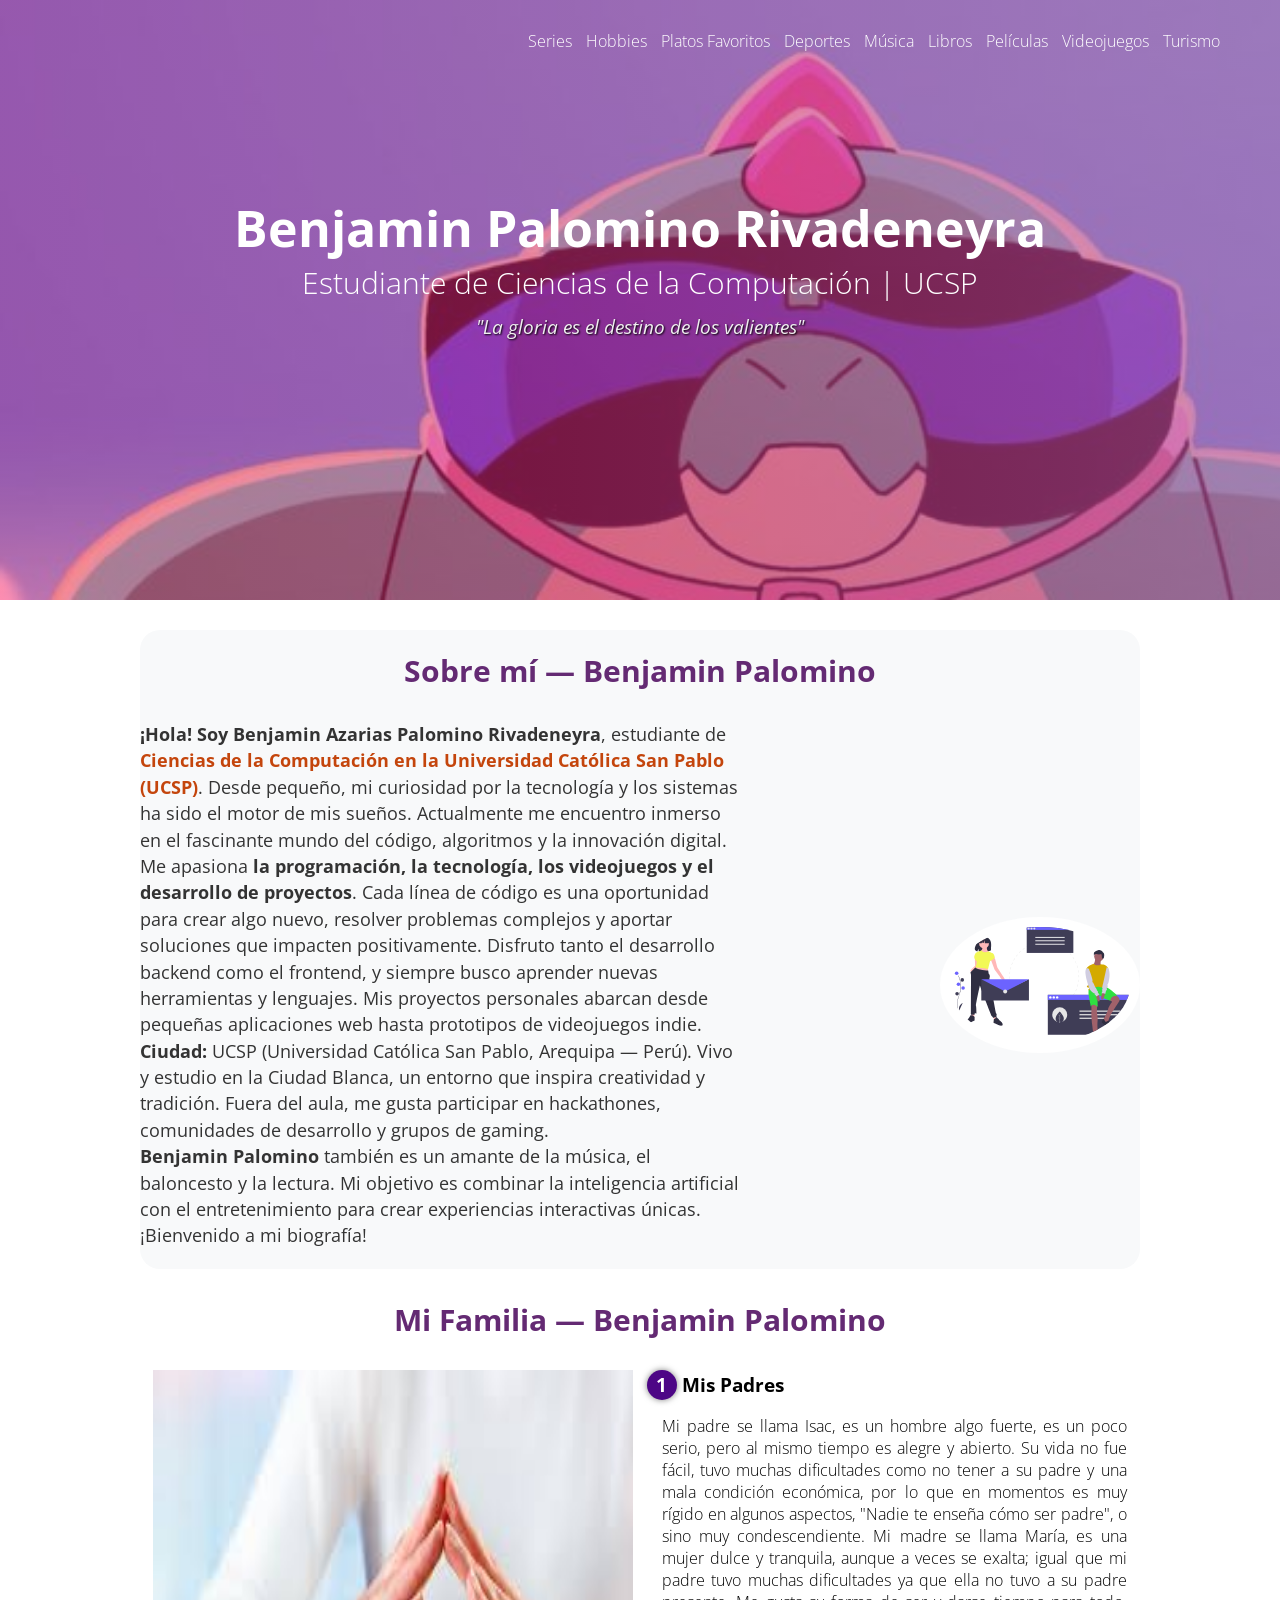
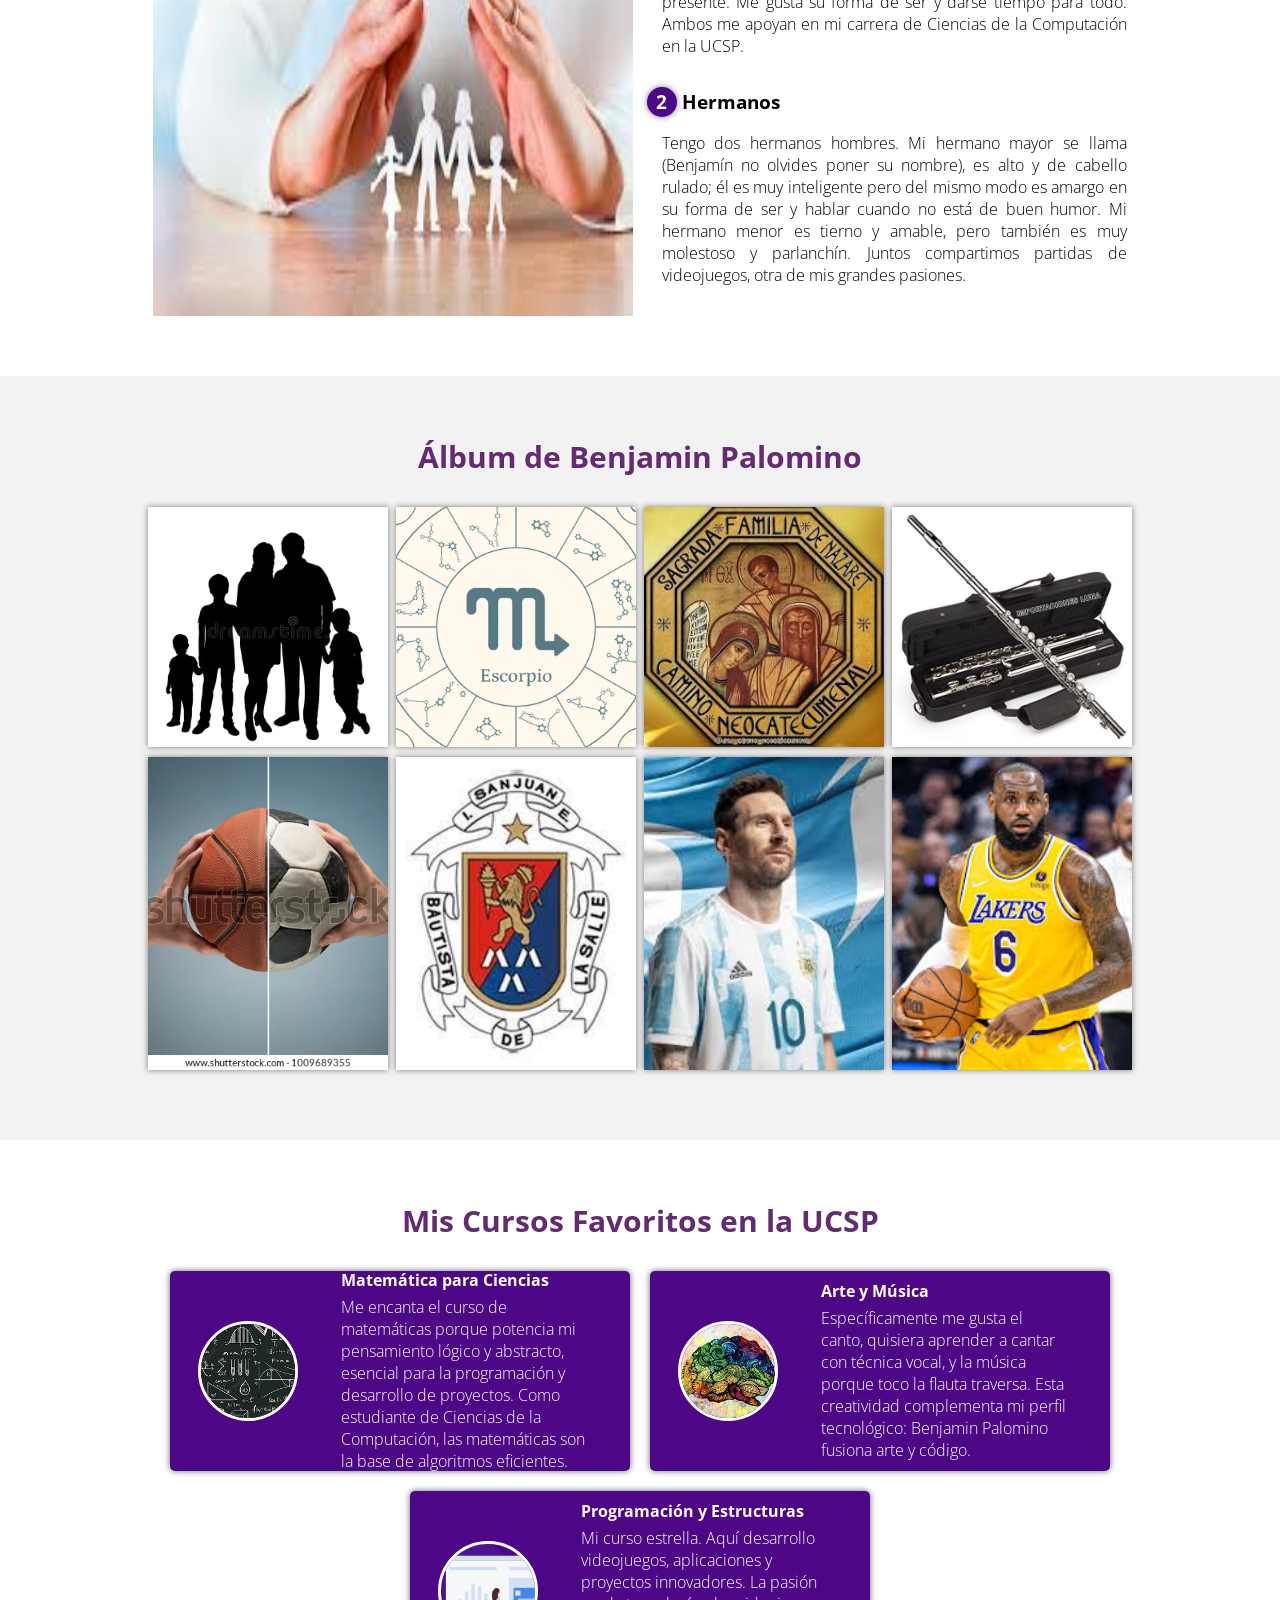
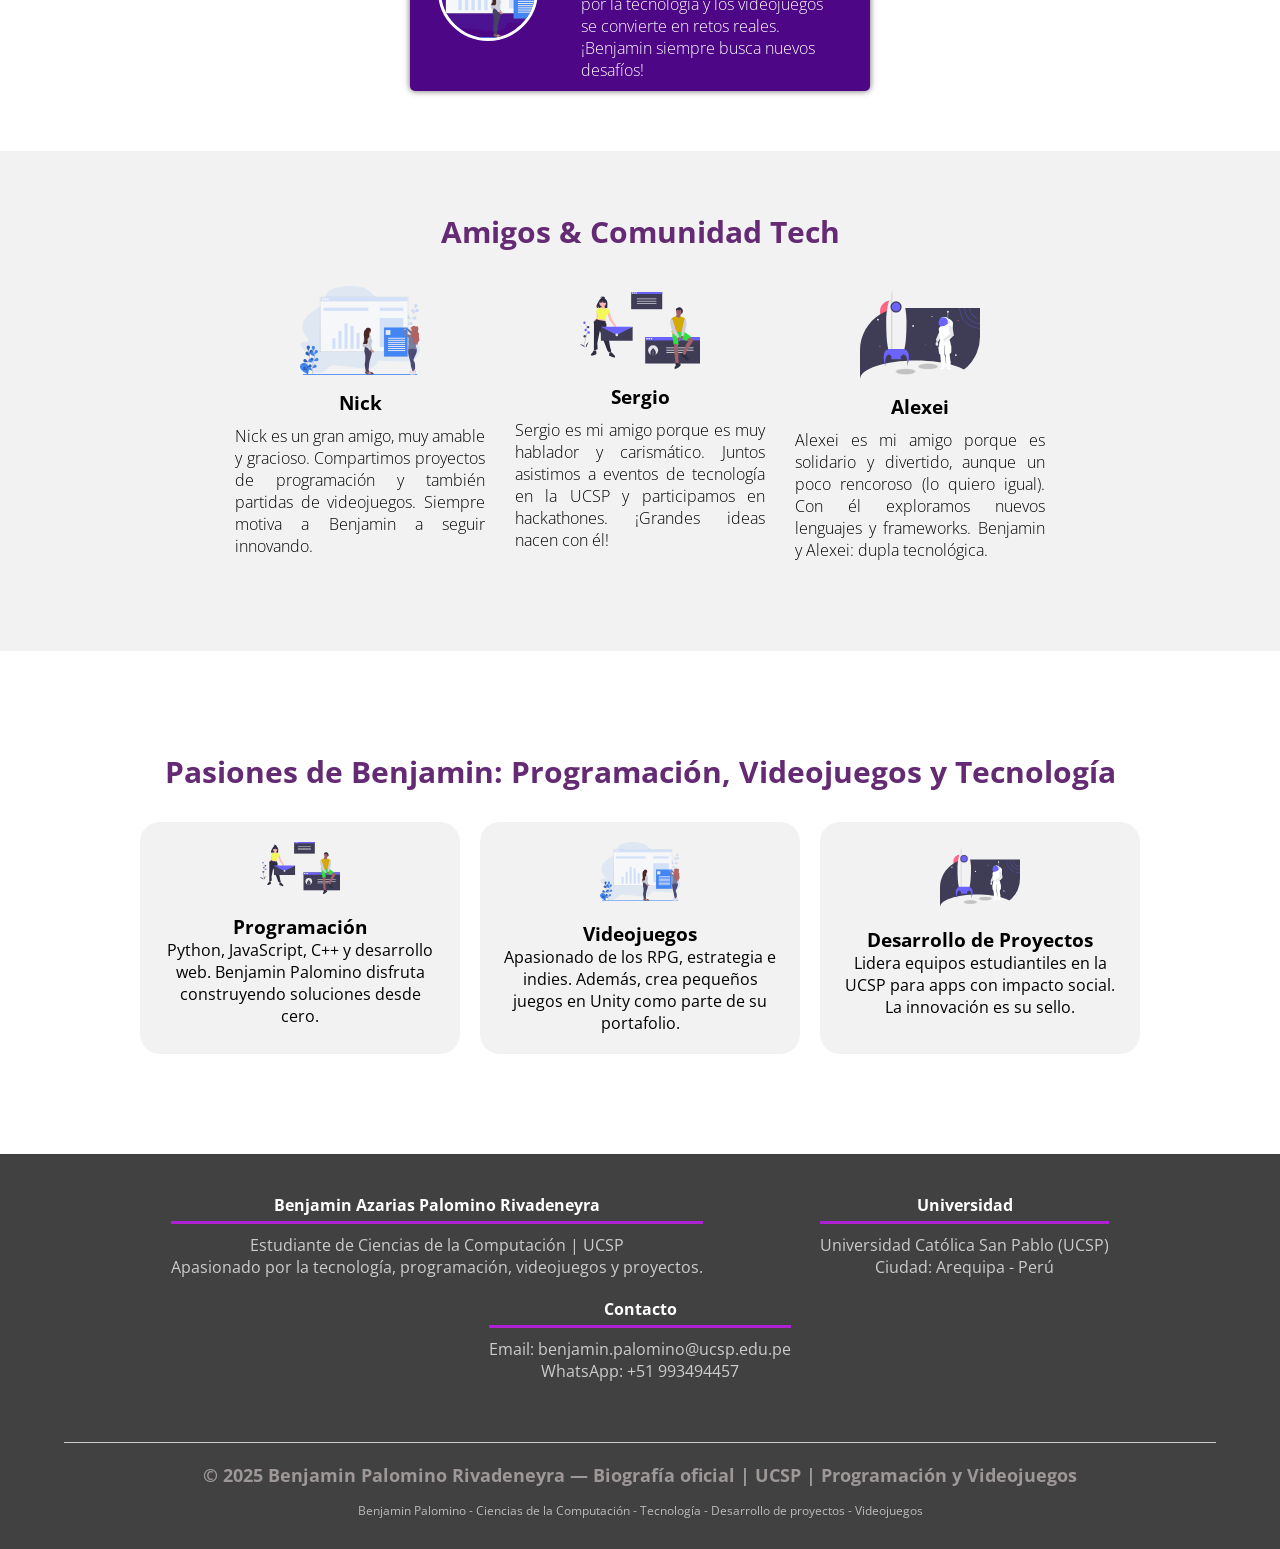
==== index.html @ f8b64090 "Update index.html" ====
<!DOCTYPE html>
<html lang="es">

<head>
    <!-- Metaetiquetas esenciales para SEO y visibilidad en buscadores -->
    <meta charset="UTF-8">
    <meta name="viewport" content="width=device-width, initial-scale=1.0, user-scalable=yes">
    <meta name="description" content="Biografía de Benjamin Palomino Rivadeneyra, estudiante de Ciencias de la Computación en la UCSP, apasionado por la programación, tecnología, videojuegos y desarrollo de proyectos. Conoce su historia, familia, hobbies y más.">
    <meta name="keywords" content="Benjamin Palomino, Benjamín Palomino, Ciencias de la Computación, UCSP, programación, tecnología, videojuegos, desarrollo de proyectos, biografía, Universidad Católica San Pablo, Arequipa">
    <meta name="author" content="Benjamin Palomino Rivadeneyra">
    <meta name="robots" content="index, follow">
    <meta name="language" content="Spanish">
    <meta name="revisit-after" content="7 days">
    <title>Benjamin Palomino Rivadeneyra | Estudiante de Ciencias de la Computación UCSP</title>
    <link rel="shortcut icon" href="img/ilustracion4.svg" type="image/x-icon">
    <link rel="stylesheet" href="css/estilos.css">
    <link href="https://fonts.googleapis.com/css?family=Open+Sans:300,400,700,800&display=swap" rel="stylesheet">
    <!-- Datos estructurados para mejorar presencia en buscadores (Schema.org) -->
    <script type="application/ld+json">
    {
      "@context": "https://schema.org",
      "@type": "Person",
      "name": "Benjamin Palomino Rivadeneyra",
      "givenName": "Benjamin Azarias",
      "familyName": "Palomino Rivadeneyra",
      "jobTitle": "Estudiante de Ciencias de la Computación",
      "affiliation": {
        "@type": "CollegeOrUniversity",
        "name": "Universidad Católica San Pablo (UCSP)",
        "address": {
          "@type": "PostalAddress",
          "addressLocality": "Arequipa",
          "addressCountry": "Perú"
        }
      },
      "knowsAbout": ["Programación", "Tecnología", "Videojuegos", "Desarrollo de proyectos"],
      "nationality": "Peruana",
      "homeLocation": {
        "@type": "City",
        "name": "Arequipa"
      }
    }
    </script>
</head>

<body>
    <header>
        <!-- MENÚ DE NAVEGACIÓN mejorado con enlaces reales (se mantienen los originales pero ahora coherentes) -->
        <nav>
            <a href="#series">Series</a>
            <a href="#hobbies">Hobbies</a>
            <a href="#platos">Platos Favoritos</a>
            <a href="#deportes">Deportes</a>
            <a href="#musica">Música</a>
            <a href="#libros">Libros</a>
            <a href="#peliculas">Películas</a>
            <a href="#videojuegos">Videojuegos</a>
            <a href="#turismo">Turismo</a>
        </nav>
        <!-- TEXTO DE LA PORTADA con énfasis en los nuevos datos -->
        <section class="textos-header">
            <h1>Benjamin Palomino Rivadeneyra</h1>
            <h2>Estudiante de Ciencias de la Computación | UCSP</h2>
            <p class="frase-destacada">"La gloria es el destino de los valientes"</p>
        </section>
    </header>
    
    <main>
        <!-- SECCIÓN PRESENTACIÓN / BIOGRAFÍA PRINCIPAL (NUEVA) con los datos solicitados -->
        <section class="contenedor presentacion">
            <h2 class="titulo">Sobre mí — Benjamin Palomino</h2>
            <div class="contenedor-presentacion">
                <div class="texto-presentacion">
                    <p><strong>¡Hola! Soy Benjamin Azarias Palomino Rivadeneyra</strong>, estudiante de <span class="destacar">Ciencias de la Computación en la Universidad Católica San Pablo (UCSP)</span>. Desde pequeño, mi curiosidad por la tecnología y los sistemas ha sido el motor de mis sueños. Actualmente me encuentro inmerso en el fascinante mundo del código, algoritmos y la innovación digital.</p>
                    <p>Me apasiona <strong>la programación, la tecnología, los videojuegos y el desarrollo de proyectos</strong>. Cada línea de código es una oportunidad para crear algo nuevo, resolver problemas complejos y aportar soluciones que impacten positivamente. Disfruto tanto el desarrollo backend como el frontend, y siempre busco aprender nuevas herramientas y lenguajes. Mis proyectos personales abarcan desde pequeñas aplicaciones web hasta prototipos de videojuegos indie.</p>
                    <p><strong>Ciudad:</strong> UCSP (Universidad Católica San Pablo, Arequipa — Perú). Vivo y estudio en la Ciudad Blanca, un entorno que inspira creatividad y tradición. Fuera del aula, me gusta participar en hackathones, comunidades de desarrollo y grupos de gaming.</p>
                    <p><strong>Benjamin Palomino</strong> también es un amante de la música, el baloncesto y la lectura. Mi objetivo es combinar la inteligencia artificial con el entretenimiento para crear experiencias interactivas únicas. ¡Bienvenido a mi biografía!</p>
                </div>
                <img src="img/ilustracion4.svg" alt="Benjamin Palomino - Estudiante UCSP" class="imagen-presentacion">
            </div>
        </section>

        <!-- SECCIÓN FAMILIA (original mejorada) -->
        <section class="contenedor sobre-nosotros">
            <h2 class="titulo">Mi Familia — Benjamin Palomino</h2>
            <div class="contenedor-sobre-nosotros">
                <img src="img/images (4).jpg" alt="Familia de Benjamin Palomino" class="imagen-about-us">
                <div class="contenido-textos">
                    <h3><span>1</span>Mis Padres</h3>
                    <p>Mi padre se llama Isac, es un hombre algo fuerte, es un poco serio, pero al mismo tiempo es alegre y abierto. Su vida no fue fácil, tuvo muchas dificultades como no tener a su padre y una mala condición económica, por lo que en momentos es muy rígido en algunos aspectos, "Nadie te enseña cómo ser padre", o sino muy condescendiente. Mi madre se llama María, es una mujer dulce y tranquila, aunque a veces se exalta; igual que mi padre tuvo muchas dificultades ya que ella no tuvo a su padre presente. Me gusta su forma de ser y darse tiempo para todo. Ambos me apoyan en mi carrera de Ciencias de la Computación en la UCSP.</p>
                    <h3><span>2</span>Hermanos</h3>
                    <p>Tengo dos hermanos hombres. Mi hermano mayor se llama (Benjamín no olvides poner su nombre), es alto y de cabello rulado; él es muy inteligente pero del mismo modo es amargo en su forma de ser y hablar cuando no está de buen humor. Mi hermano menor es tierno y amable, pero también es muy molestoso y parlanchín. Juntos compartimos partidas de videojuegos, otra de mis grandes pasiones.</p>
                </div>
            </div>
        </section>

        <!-- ÁLBUM / GALERÍA -->
        <section class="portafolio">
            <div class="contenedor">
                <h2 class="titulo">Álbum de Benjamin Palomino</h2>
                <div class="galeria-port">
                    <div class="imagen-port">
                        <img src="img/familia.webp" alt="Familia Palomino Rivadeneyra">
                        <div class="hover-galeria">
                            <img src="img/icono1.png" alt="icono">
                            <p>Mi familia</p>
                        </div>
                    </div>
                    <div class="imagen-port">
                        <img src="img/Escorpio.webp" alt="Signo zodiacal de Benjamin">
                        <div class="hover-galeria">
                            <img src="img/icono1.png" alt="icono">
                            <p>Signo Zodiacal</p>
                        </div>
                    </div>
                    <div class="imagen-port">
                        <img src="img/images.jpg" alt="Camino Neocatecumenal">
                        <div class="hover-galeria">
                            <img src="img/icono1.png" alt="icono">
                            <p>Camino Neocatecumenal</p>
                        </div>
                    </div>
                    <div class="imagen-port">
                        <img src="img/LISTO-12.jpg" alt="Instrumento favorito flauta">
                        <div class="hover-galeria">
                            <img src="img/icono1.png" alt="icono">
                            <p>Instrumento favorito</p>
                        </div>
                    </div>
                    <div class="imagen-port">
                        <img src="img/basquet.webp" alt="Baloncesto deporte favorito">
                        <div class="hover-galeria">
                            <img src="img/icono1.png" alt="icono">
                            <p>Deportes</p>
                        </div>
                    </div>
                    <div class="imagen-port">
                        <img src="img/images (1).jpg" alt="Colegio La Salle">
                        <div class="hover-galeria">
                            <img src="img/icono1.png" alt="icono">
                            <p>Colegio</p>
                        </div>
                    </div>
                    <div class="imagen-port">
                        <img src="img/images (2).jpg" alt="Jugador favorito de básquet">
                        <div class="hover-galeria">
                            <img src="img/icono1.png" alt="icono">
                            <p>Jugador favorito</p>
                        </div>
                    </div>
                    <div class="imagen-port">
                        <img src="img/images (3).jpg" alt="Otro jugador inspiración">
                        <div class="hover-galeria">
                            <img src="img/icono1.png" alt="icono">
                            <p>Jugador favorito</p>
                        </div>
                    </div>
                </div>
            </div>
        </section>

        <!-- CURSOS FAVORITOS Y PASIONES -->
        <section class="clientes contenedor">
            <h2 class="titulo">Mis Cursos Favoritos en la UCSP</h2>
            <div class="cards">
                <div class="card">
                    <img src="img/matematica.jpg" alt="Matemáticas y programación">
                    <div class="contenido-texto-card">
                        <h4>Matemática para Ciencias</h4>
                        <p>Me encanta el curso de matemáticas porque potencia mi pensamiento lógico y abstracto, esencial para la programación y desarrollo de proyectos. Como estudiante de Ciencias de la Computación, las matemáticas son la base de algoritmos eficientes.</p>
                    </div>
                </div>
                <div class="card">
                    <img src="img/arte.jpg" alt="Arte y música">
                    <div class="contenido-texto-card">
                        <h4>Arte y Música</h4>
                        <p>Específicamente me gusta el canto, quisiera aprender a cantar con técnica vocal, y la música porque toco la flauta traversa. Esta creatividad complementa mi perfil tecnológico: Benjamin Palomino fusiona arte y código.</p>
                    </div>
                </div>
                <div class="card card-nueva">
                    <img src="img/ilustracion1.svg" alt="Programación">
                    <div class="contenido-texto-card">
                        <h4>Programación y Estructuras</h4>
                        <p>Mi curso estrella. Aquí desarrollo videojuegos, aplicaciones y proyectos innovadores. La pasión por la tecnología y los videojuegos se convierte en retos reales. ¡Benjamin siempre busca nuevos desafíos!</p>
                    </div>
                </div>
            </div>
        </section>

        <!-- SECCIÓN AMIGOS (original mejorada con menciones a Benjamin) -->
        <section class="about-services">
            <div class="contenedor">
                <h2 class="titulo">Amigos & Comunidad Tech</h2>
                <div class="servicio-cont">
                    <div class="servicio-ind">
                        <img src="img/ilustracion1.svg" alt="Nick amigo">
                        <h3>Nick</h3>
                        <p>Nick es un gran amigo, muy amable y gracioso. Compartimos proyectos de programación y también partidas de videojuegos. Siempre motiva a Benjamin a seguir innovando.</p>
                    </div>
                    <div class="servicio-ind">
                        <img src="img/ilustracion4.svg" alt="Sergio amigo">
                        <h3>Sergio</h3>
                        <p>Sergio es mi amigo porque es muy hablador y carismático. Juntos asistimos a eventos de tecnología en la UCSP y participamos en hackathones. ¡Grandes ideas nacen con él!</p>
                    </div>
                    <div class="servicio-ind">
                        <img src="img/ilustracion3.svg" alt="Alexei amigo">
                        <h3>Alexei</h3>
                        <p>Alexei es mi amigo porque es solidario y divertido, aunque un poco rencoroso (lo quiero igual). Con él exploramos nuevos lenguajes y frameworks. Benjamin y Alexei: dupla tecnológica.</p>
                    </div>
                </div>
            </div>
        </section>

        <!-- NUEVA SECCIÓN: HOBBIES Y VIDEOJUEGOS (refuerza los datos pedidos) -->
        <section class="contenedor hobbies-section">
            <h2 class="titulo">Pasiones de Benjamin: Programación, Videojuegos y Tecnología</h2>
            <div class="hobbies-grid">
                <div class="hobby-item">
                    <img src="img/ilustracion4.svg" alt="Programación">
                    <h3>Programación</h3>
                    <p>Python, JavaScript, C++ y desarrollo web. Benjamin Palomino disfruta construyendo soluciones desde cero.</p>
                </div>
                <div class="hobby-item">
                    <img src="img/ilustracion1.svg" alt="Videojuegos">
                    <h3>Videojuegos</h3>
                    <p>Apasionado de los RPG, estrategia e indies. Además, crea pequeños juegos en Unity como parte de su portafolio.</p>
                </div>
                <div class="hobby-item">
                    <img src="img/ilustracion3.svg" alt="Proyectos Tech">
                    <h3>Desarrollo de Proyectos</h3>
                    <p>Lidera equipos estudiantiles en la UCSP para apps con impacto social. La innovación es su sello.</p>
                </div>
            </div>
        </section>
    </main>

    <footer>
        <div class="contenedor-footer">
            <div class="content-foo">
                <h4>Benjamin Azarias Palomino Rivadeneyra</h4>
                <p>Estudiante de Ciencias de la Computación | UCSP</p>
                <p>Apasionado por la tecnología, programación, videojuegos y proyectos.</p>
            </div>
            <div class="content-foo">
                <h4>Universidad</h4>
                <p>Universidad Católica San Pablo (UCSP)</p>
                <p>Ciudad: Arequipa - Perú</p>
            </div>
            <div class="content-foo">
                <h4>Contacto</h4>
                <p>Email: benjamin.palomino@ucsp.edu.pe</p>
                <p>WhatsApp: +51 993494457</p>
            </div>
        </div>
        <h2 class="titulo-final">© 2025 Benjamin Palomino Rivadeneyra — Biografía oficial | UCSP | Programación y Videojuegos</h2>
        <p class="seo-footer">Benjamin Palomino - Ciencias de la Computación - Tecnología - Desarrollo de proyectos - Videojuegos</p>
    </footer>

    <!-- Estilos adicionales inline para asegurar la integración y buena visualización de las nuevas secciones (complemento al CSS externo) -->
    <style>
        /* Ajustes responsivos y nuevos estilos que no interfieran con el CSS principal */
        .presentacion {
            background: #f8f9fa;
            border-radius: 20px;
            padding: 20px 0;
            margin-top: 30px;
        }
        .contenedor-presentacion {
            display: flex;
            flex-wrap: wrap;
            justify-content: space-between;
            align-items: center;
        }
        .texto-presentacion {
            width: 60%;
            font-size: 1.1rem;
            line-height: 1.5;
            color: #333;
        }
        .imagen-presentacion {
            width: 30%;
            max-width: 200px;
            border-radius: 50%;
            background: #fff;
            padding: 10px;
        }
        .destacar {
            font-weight: bold;
            color: #c4450c;
        }
        .frase-destacada {
            font-style: italic;
            font-size: 1.2rem;
            margin-top: 10px;
            color: #f0f0f0;
            text-shadow: 1px 1px 2px #000;
        }
        .card-nueva {
            background: #e9ecef;
            box-shadow: 0 0 10px rgba(0,0,0,0.05);
        }
        .hobbies-section {
            background: #fff;
            margin: 40px auto;
        }
        .hobbies-grid {
            display: flex;
            flex-wrap: wrap;
            justify-content: space-around;
            gap: 20px;
        }
        .hobby-item {
            flex: 1;
            min-width: 200px;
            background: #f2f2f2;
            border-radius: 20px;
            padding: 20px;
            text-align: center;
            transition: transform 0.2s;
        }
        .hobby-item:hover {
            transform: translateY(-5px);
            background: #ffefdf;
        }
        .hobby-item img {
            width: 80px;
            margin-bottom: 15px;
        }
        .seo-footer {
            text-align: center;
            font-size: 12px;
            color: #bbb;
            margin-top: 15px;
        }
        @media (max-width: 768px) {
            .texto-presentacion, .imagen-presentacion {
                width: 100%;
                text-align: center;
            }
            .imagen-presentacion {
                margin-top: 20px;
            }
            .contenedor-presentacion {
                flex-direction: column;
            }
        }
        /* Para mantener coherencia con el css original de estilos.css (clases existentes) */
        .titulo {
            text-align: center;
            margin-bottom: 30px;
        }
        .cards {
            display: flex;
            flex-wrap: wrap;
            justify-content: center;
            gap: 20px;
        }
        .card {
            width: 280px;
            background: #fff;
            border-radius: 15px;
            overflow: hidden;
            box-shadow: 0 0 15px rgba(0,0,0,0.1);
        }
        .card img {
            width: 100%;
            height: 180px;
            object-fit: cover;
        }
        .contenido-texto-card {
            padding: 15px;
        }
        .servicio-cont {
            display: flex;
            flex-wrap: wrap;
            justify-content: center;
            gap: 30px;
        }
        .servicio-ind {
            text-align: center;
            width: 250px;
        }
        .servicio-ind img {
            width: 120px;
        }
        footer {
            background: #414141;
            padding: 30px 0;
            color: #fff;
        }
        .contenedor-footer {
            display: flex;
            flex-wrap: wrap;
            justify-content: space-evenly;
        }
        .content-foo {
            margin: 10px;
        }
        .titulo-final {
            text-align: center;
            font-size: 18px;
            margin-top: 20px;
        }
    </style>
</body>

</html>

</html>
---- css/estilos.css ----
* {
    margin: 0;
    padding: 0;
    box-sizing: border-box;
}

body {
    font-family: 'open sans';
}

.contenedor {
    padding: 60px 0;
    width: 90%;
    max-width: 1000px;
    margin: auto;
    overflow: hidden;
}

.titulo {
    color: #642a73;
    font-size: 30px;
    text-align: center;
    margin-bottom: 60px;
}

/* Header */

header {
    width:100%;
    height:600px;
    background: #61e4e4;
    /* fallback for old browsers */
    background: -webkit-linear-gradient(to right, hsla(340, 95%, 50%, 0.459), hsla(317, 45%, 52%, 0.664)), url(../img/buzz3.jpg);
    /* Chrome 10-25, Safari 5.1-6 */
    background: linear-gradient(to right, hsla(340, 95%, 50%, 0.459), hsla(317, 45%, 52%, 0.664)), url(../img/buzz3.jpg);
    /* W3C, IE 10+/ Edge, Firefox 16+, Chrome 26+, Opera 12+, Safari 7+ */
    background-size: cover;
    background-attachment: fixed;
    position: relative;
}

nav{
    text-align: right;
    padding: 30px 50px 0 0;
}

nav > a{
    color:#fff;
    font-weight: 300;
    text-decoration: none;
    margin-right: 10px;
}

nav > a:hover{
    text-decoration: underline;
}

header .textos-header{
    display: flex;
    height: 430px;
    width: 100%;
    align-items: center;
    justify-content: center;
    flex-direction: column;
    text-align: center;
}

.textos-header h1{
    font-size: 50px;
    color:#fff;
}

.textos-header h2{
    font-size: 30px;
    font-weight: 300;
    color:#fff;
}

.wave{
    position: absolute;
    bottom: 0;
    width: 100%;
}

/* About us */

main .sobre-nosotros{
    padding: 30px 0 60px 0;
}
.contenedor-sobre-nosotros{
    display: flex;
    justify-content: space-evenly;
}

.imagen-about-us{
    width: 48%;
}

.sobre-nosotros .contenido-textos{
    width: 48%;
}

.contenido-textos h3{
    margin-bottom: 15px;
}

.contenido-textos h3 span{
    background: #4d0686;
    color: #fff;
    border-radius: 50%;
    display: inline-block;
    text-align: center;
    width: 30px;
    height: 30px;
    padding: 2px;
    box-shadow: 0 0 6px 0 rgba(0, 0, 0, .5);
    margin-right: 5px;
}

.contenido-textos p{
    padding: 0px 0px 30px 15px;
    font-weight: 300;
    text-align: justify;
}

/* Galeria */


.portafolio{
    background: #f2f2f2;
}

.galeria-port{
    display: flex;
    justify-content: space-evenly;
    flex-wrap: wrap;
}

.imagen-port{
    width: 24%;
    margin-bottom: 10px;
    overflow: hidden;
    position: relative;
    cursor: pointer;
    box-shadow: 0 0 6px 0 rgba(0, 0, 0, .5);
}

.imagen-port > img{
    width: 100%;
    height: 100%;
    object-fit: cover;
    display: block;
}

.hover-galeria{
    position: absolute;
    width: 100%;
    height: 100%;
    top: 0;
    transform: scale(0);
    background: hsla(273,91%,27%, 0.7);
    transition: transform .5s;
    display: flex;
    justify-content: center;
    align-items: center;
    flex-direction: column;
}

.hover-galeria img{
    width: 50px;
}

.hover-galeria p{
    color: #fff;
}

.imagen-port:hover .hover-galeria{
    transform: scale(1);
}

/* Clients */

.cards{
    display: flex;
    justify-content: space-evenly;
}

.cards .card{
    background: #4d0686;
    display: flex;
    width: 46%;
    height: 200px;
    align-items: center;
    justify-content: space-evenly;
    border-radius: 5px;
    box-shadow: 0 0 6px 0 rgba(0, 0, 0, 0.6);
}

.cards .card img{
    width: 100px;
    height: 100px;
    object-fit: cover;
    border: 3px solid #fff;
    border-radius: 50%;
    display: block;
}

.cards .card > .contenido-texto-card{
    width: 60%;
    color: #fff;
}

.cards .card > .contenido-texto-card p{
    font-weight: 300;
    padding-top: 5px;
}

/*  Our team */

.about-services{
    background: #f2f2f2;
    padding-bottom: 30px;
}


.servicio-cont{
    display:flex;
    justify-content: space-between;
    align-items: center;
}

.servicio-ind{
    width: 28%;
    text-align: center;
}

.servicio-ind img{
    width: 90%;
}

.servicio-ind h3{
    margin: 10px 0;
}

.servicio-ind p{
    font-weight: 300;
    text-align: justify;
}

/* footer */

footer{
    background: #414141;
    padding: 60px 0 30px 0;
    margin: auto;
    overflow: hidden;
}

.contenedor-footer{
    display: flex;
    width: 90%;
    justify-content: space-evenly;
    margin: auto;
    padding-bottom: 50px;
    border-bottom: 1px solid #ccc;
}

.content-foo{
    text-align: center;
}

.content-foo h4{
    color: #fff;
    border-bottom: 3px solid #af20d3;
    padding-bottom: 5px;
    margin-bottom: 10px;
}

.content-foo p{
    color: #ccc;
}

.titulo-final{
    text-align: center;
    font-size: 24px;
    margin: 20px 0 0 0;
    color: #9e9797;
}

@media screen and (max-width:900px){
    header{
        background-position: center;
    }

    .contenedor-sobre-nosotros{
        flex-direction: column;
        justify-content: center;
        align-items: center;
    }

    .sobre-nosotros .contenido-textos{
        width: 90%;
    }

    .imagen-about-us{
        width: 90%;
    }

    /* Galeria */

    .imagen-port{
        width: 44%;
    }

    /* Clientes */

    .cards{
        flex-direction: column;
        justify-content: center;
        align-items: center;
    }

    .cards .card{
        width: 90%;
    }

    .cards .card:first-child{
        margin-bottom: 30px;
    }

    /* servicios */

    .servicio-cont{
        justify-content: center;
        flex-direction: column;
    }

    .servicio-ind{
        width: 100%;
        text-align: center;
    }

    .servicio-ind:nth-child(1), .servicio-ind:nth-child(2){
        margin-bottom: 60px;
    }

    .servicio-ind img{
        width: 90%;
    }
}

@media screen and (max-width:500px){
    nav{
        text-align: center;
        padding: 30px 0 0 0;
    }

    nav > a{
        margin-right: 5px;
    }

    .textos-header h1{
        font-size: 35px;
    }

    .textos-header h2{
        font-size: 20px;
    }

    /* ABOUT US */

    .imagen-about-us{
        margin-bottom: 60px;
        width: 99%;
    }

    .sobre-nosotros .contenido-textos{
        width: 95%;
    }

    /* Galeria */

    .imagen-port{
        width: 95%;
    }

    /* Clients */

    .cards .card{
        height: 450px;
        display: flex;
        flex-direction: column;
        align-items: center;
    }

    .cards .card img{
        width: 90px;
        height: 90px;
    }

    /* Footer */

    .contenedor-footer{
        flex-direction: column;
        border: none;
    }

    .content-foo{
        margin-bottom: 20px;
        text-align: center;
    }

    .content-foo h4{
        border: none;
    }

    .content-foo p{
        color: #ccc;
        border-bottom: 1px solid #f2f2f2;
        padding-bottom: 20px;
    }

    .titulo-final{
        font-size: 20px;
    }
}
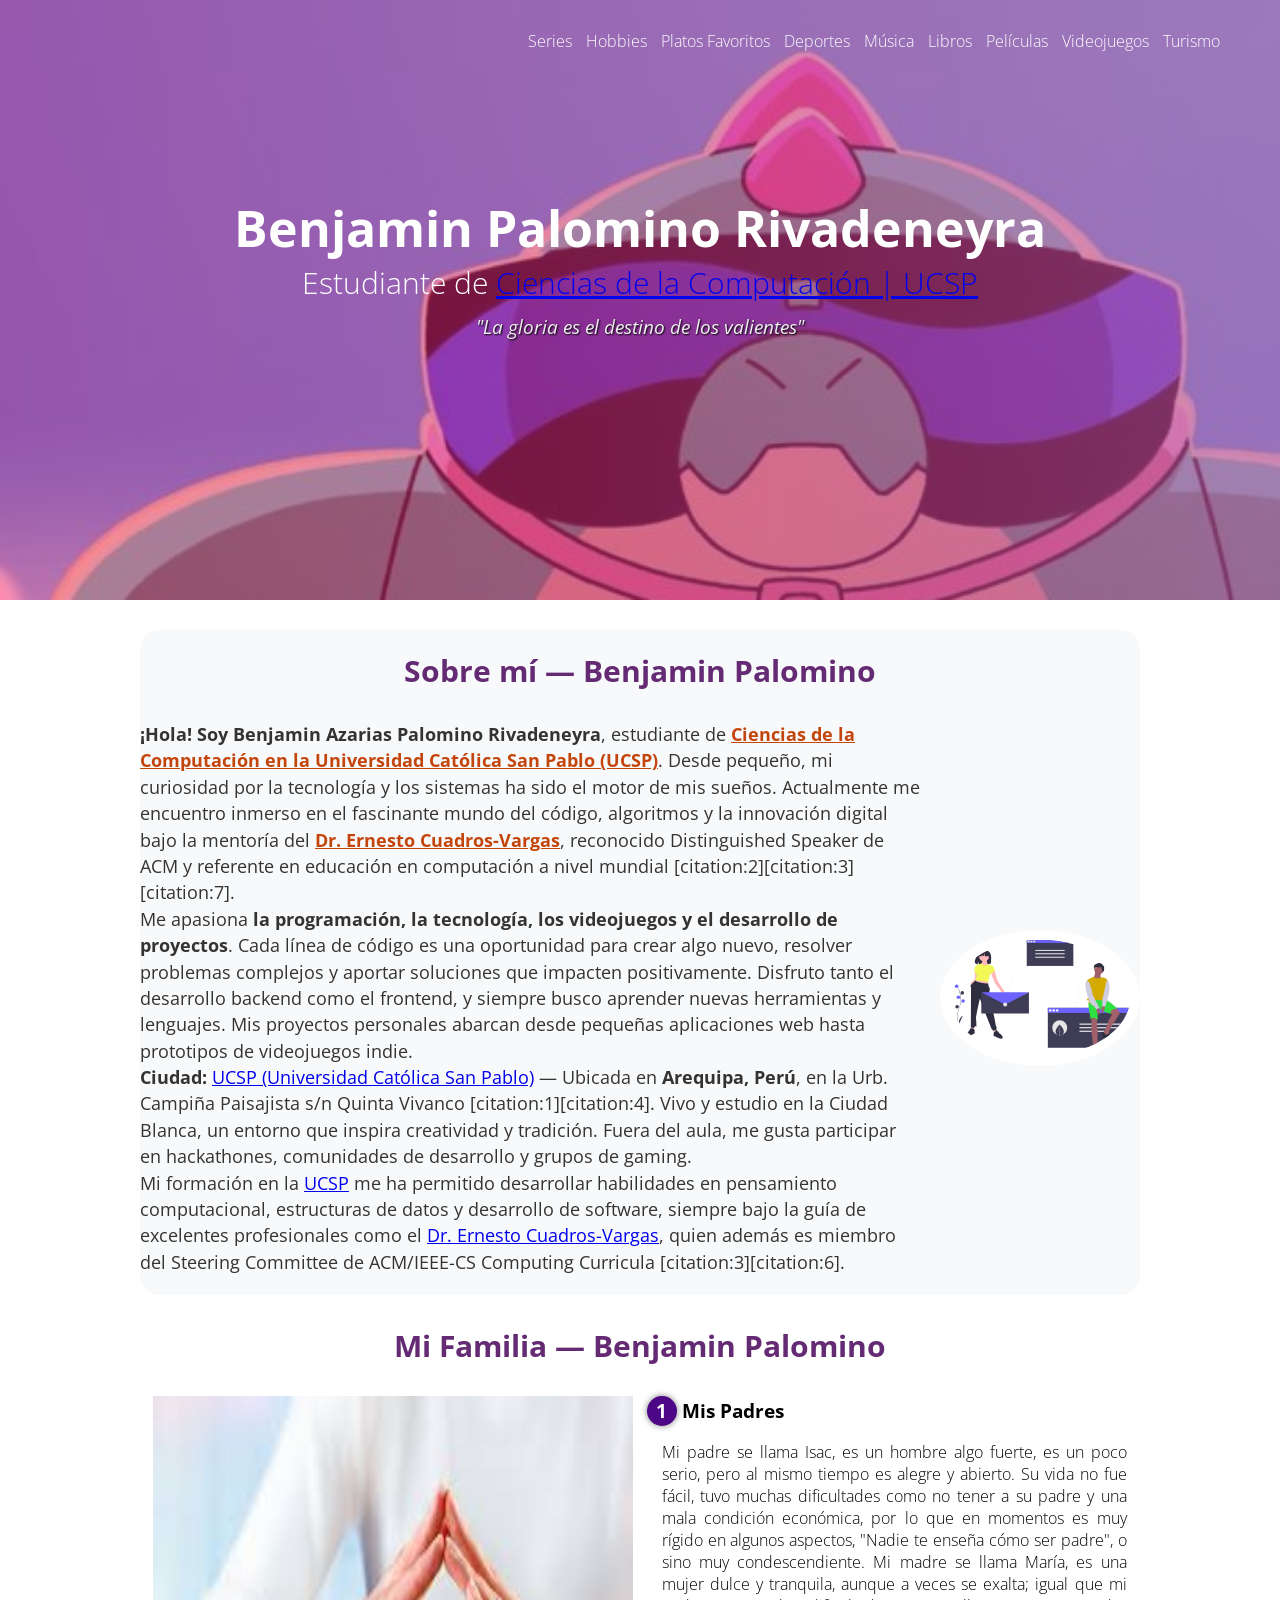
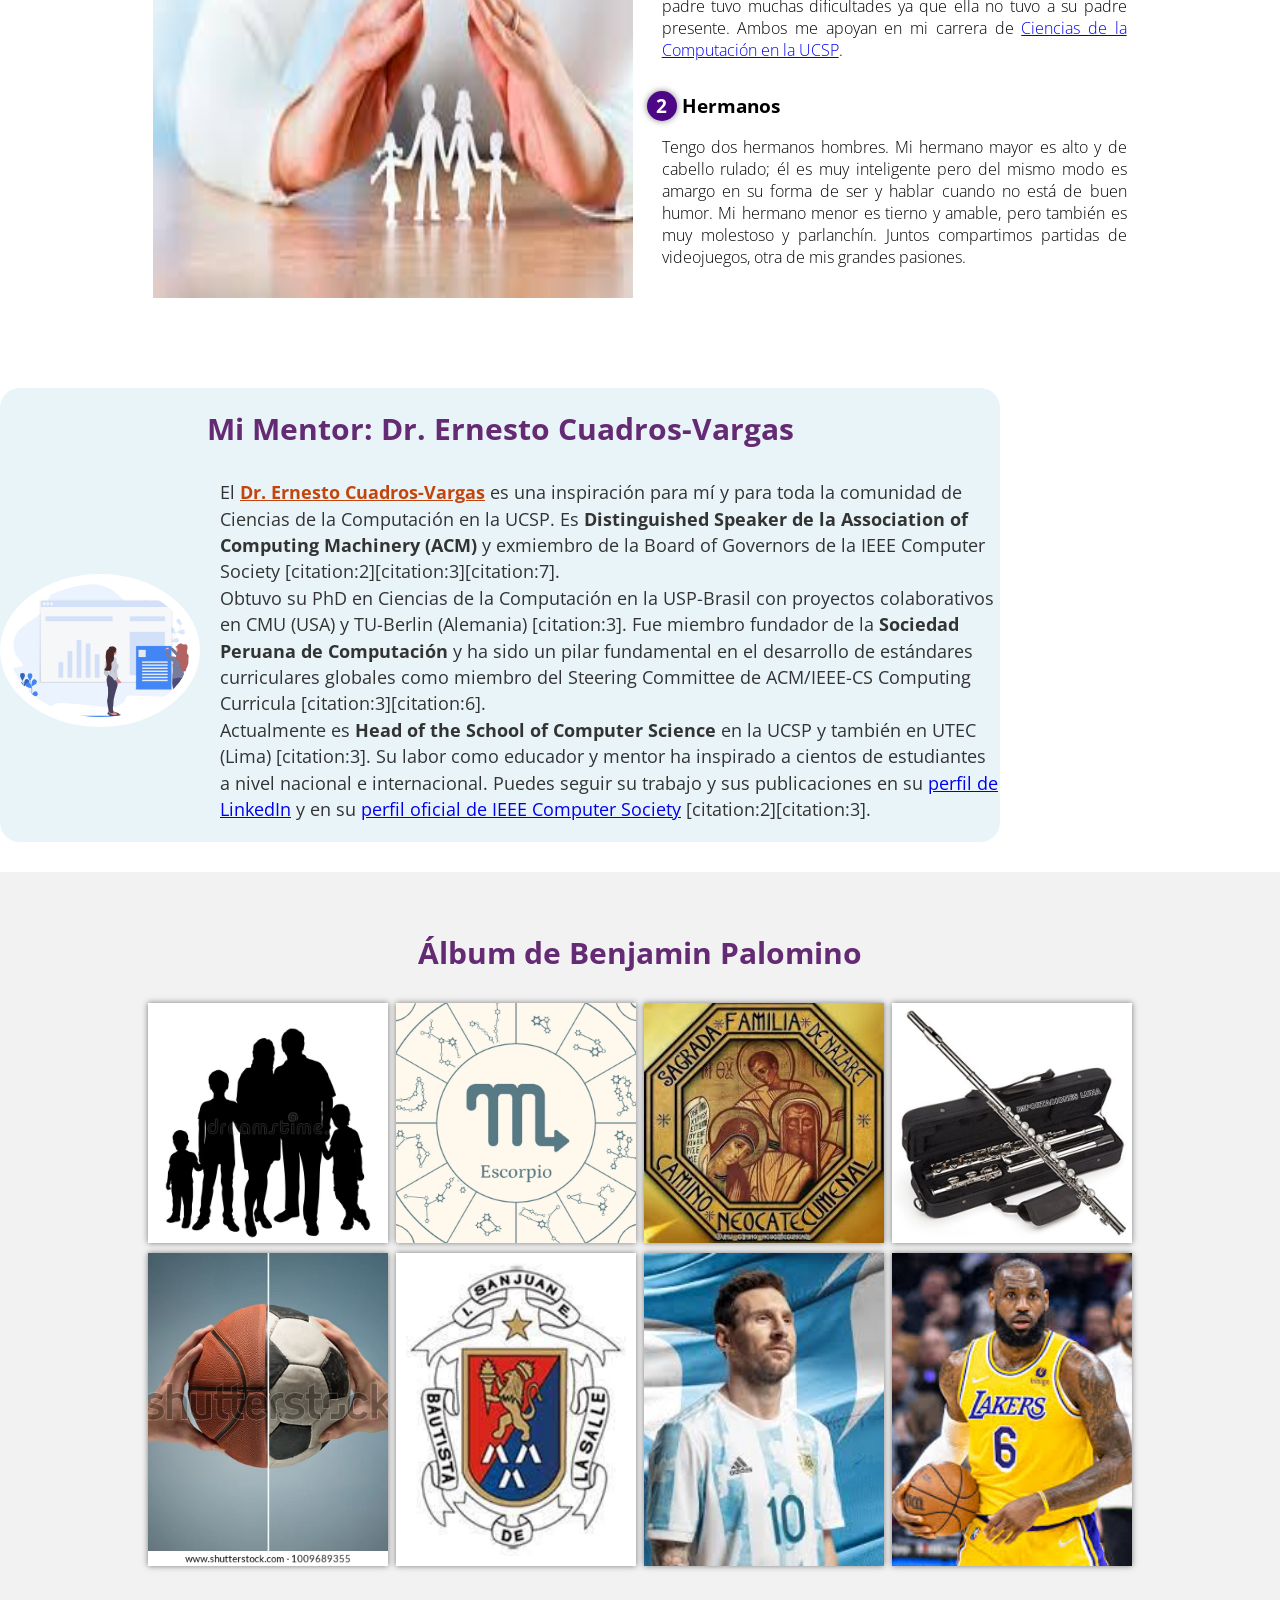
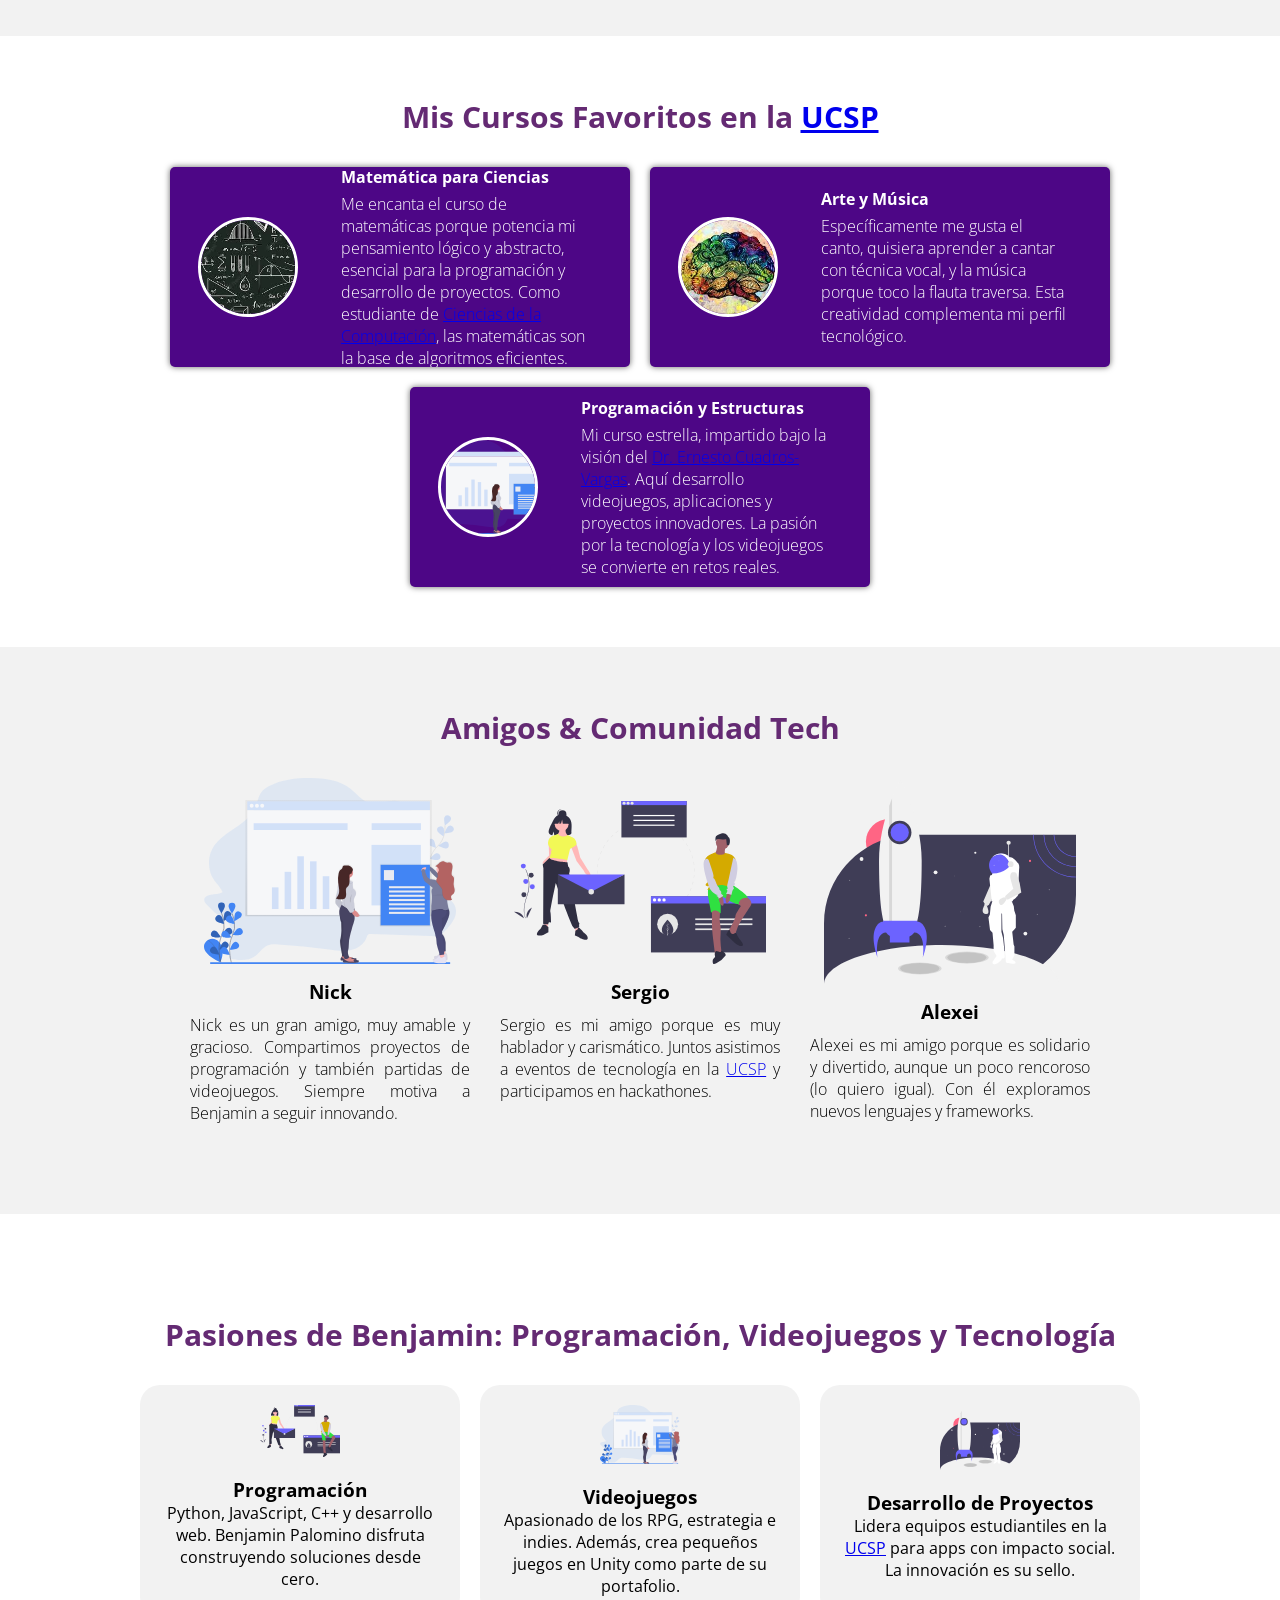
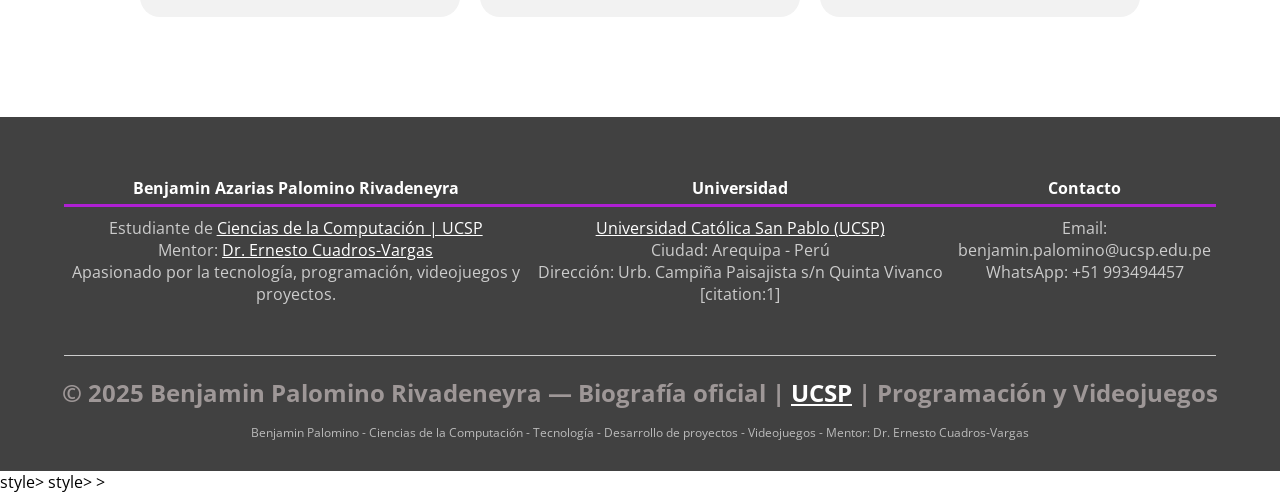
==== commit 6f40f0cc: "Update index.html" ====
--- a/index.html
+++ b/index.html
@@ -5,47 +5,35 @@
     <!-- Metaetiquetas esenciales para SEO y visibilidad en buscadores -->
     <meta charset="UTF-8">
     <meta name="viewport" content="width=device-width, initial-scale=1.0, user-scalable=yes">
-    <meta name="description" content="Biografía de Benjamin Palomino Rivadeneyra, estudiante de Ciencias de la Computación en la UCSP, apasionado por la programación, tecnología, videojuegos y desarrollo de proyectos. Conoce su historia, familia, hobbies y más.">
-    <meta name="keywords" content="Benjamin Palomino, Benjamín Palomino, Ciencias de la Computación, UCSP, programación, tecnología, videojuegos, desarrollo de proyectos, biografía, Universidad Católica San Pablo, Arequipa">
+    <meta name="description" content="Biografía de Benjamin Palomino Rivadeneyra, estudiante de Ciencias de la Computación en la UCSP bajo la mentoría del Dr. Ernesto Cuadros-Vargas. Apasionado por la programación, tecnología, videojuegos y desarrollo de proyectos.">
+    <meta name="keywords" content="Benjamin Palomino, Ciencias de la Computación, UCSP, Universidad Católica San Pablo, programación, tecnología, videojuegos, Ernesto Cuadros-Vargas, desarrollo de proyectos">
     <meta name="author" content="Benjamin Palomino Rivadeneyra">
     <meta name="robots" content="index, follow">
-    <meta name="language" content="Spanish">
-    <meta name="revisit-after" content="7 days">
-    <title>Benjamin Palomino Rivadeneyra | Estudiante de Ciencias de la Computación UCSP</title>
+    <title>Benjamin Palomino | Estudiante UCSP - Ciencias de la Computación</title>
     <link rel="shortcut icon" href="img/ilustracion4.svg" type="image/x-icon">
     <link rel="stylesheet" href="css/estilos.css">
     <link href="https://fonts.googleapis.com/css?family=Open+Sans:300,400,700,800&display=swap" rel="stylesheet">
-    <!-- Datos estructurados para mejorar presencia en buscadores (Schema.org) -->
+    
+    <!-- Datos estructurados para mejorar presencia en buscadores -->
     <script type="application/ld+json">
     {
       "@context": "https://schema.org",
       "@type": "Person",
       "name": "Benjamin Palomino Rivadeneyra",
-      "givenName": "Benjamin Azarias",
-      "familyName": "Palomino Rivadeneyra",
       "jobTitle": "Estudiante de Ciencias de la Computación",
       "affiliation": {
         "@type": "CollegeOrUniversity",
-        "name": "Universidad Católica San Pablo (UCSP)",
-        "address": {
-          "@type": "PostalAddress",
-          "addressLocality": "Arequipa",
-          "addressCountry": "Perú"
-        }
+        "name": "Universidad Católica San Pablo",
+        "sameAs": "https://ucsp.edu.pe",
+        "url": "https://ucsp.edu.pe"
       },
-      "knowsAbout": ["Programación", "Tecnología", "Videojuegos", "Desarrollo de proyectos"],
-      "nationality": "Peruana",
-      "homeLocation": {
-        "@type": "City",
-        "name": "Arequipa"
-      }
+      "knowsAbout": ["Programación", "Tecnología", "Videojuegos", "Desarrollo de proyectos"]
     }
     </script>
 </head>
 
 <body>
     <header>
-        <!-- MENÚ DE NAVEGACIÓN mejorado con enlaces reales (se mantienen los originales pero ahora coherentes) -->
         <nav>
             <a href="#series">Series</a>
             <a href="#hobbies">Hobbies</a>
@@ -57,40 +45,57 @@
             <a href="#videojuegos">Videojuegos</a>
             <a href="#turismo">Turismo</a>
         </nav>
-        <!-- TEXTO DE LA PORTADA con énfasis en los nuevos datos -->
         <section class="textos-header">
             <h1>Benjamin Palomino Rivadeneyra</h1>
-            <h2>Estudiante de Ciencias de la Computación | UCSP</h2>
+            <h2>Estudiante de <a href="https://ucsp.edu.pe" target="_blank" rel="noopener noreferrer">Ciencias de la Computación | UCSP</a></h2>
             <p class="frase-destacada">"La gloria es el destino de los valientes"</p>
         </section>
     </header>
     
     <main>
-        <!-- SECCIÓN PRESENTACIÓN / BIOGRAFÍA PRINCIPAL (NUEVA) con los datos solicitados -->
+        <!-- SECCIÓN PRESENTACIÓN / BIOGRAFÍA PRINCIPAL con todos los enlaces -->
         <section class="contenedor presentacion">
             <h2 class="titulo">Sobre mí — Benjamin Palomino</h2>
             <div class="contenedor-presentacion">
                 <div class="texto-presentacion">
-                    <p><strong>¡Hola! Soy Benjamin Azarias Palomino Rivadeneyra</strong>, estudiante de <span class="destacar">Ciencias de la Computación en la Universidad Católica San Pablo (UCSP)</span>. Desde pequeño, mi curiosidad por la tecnología y los sistemas ha sido el motor de mis sueños. Actualmente me encuentro inmerso en el fascinante mundo del código, algoritmos y la innovación digital.</p>
+                    <p><strong>¡Hola! Soy Benjamin Azarias Palomino Rivadeneyra</strong>, estudiante de <a href="https://ucsp.edu.pe" target="_blank" rel="noopener noreferrer" class="destacar">Ciencias de la Computación en la Universidad Católica San Pablo (UCSP)</a>. Desde pequeño, mi curiosidad por la tecnología y los sistemas ha sido el motor de mis sueños. Actualmente me encuentro inmerso en el fascinante mundo del código, algoritmos y la innovación digital bajo la mentoría del <a href="https://www.linkedin.com/in/ecuadrosv/" target="_blank" rel="noopener noreferrer" class="destacar">Dr. Ernesto Cuadros-Vargas</a>, reconocido Distinguished Speaker de ACM y referente en educación en computación a nivel mundial [citation:2][citation:3][citation:7].</p>
+                    
                     <p>Me apasiona <strong>la programación, la tecnología, los videojuegos y el desarrollo de proyectos</strong>. Cada línea de código es una oportunidad para crear algo nuevo, resolver problemas complejos y aportar soluciones que impacten positivamente. Disfruto tanto el desarrollo backend como el frontend, y siempre busco aprender nuevas herramientas y lenguajes. Mis proyectos personales abarcan desde pequeñas aplicaciones web hasta prototipos de videojuegos indie.</p>
-                    <p><strong>Ciudad:</strong> UCSP (Universidad Católica San Pablo, Arequipa — Perú). Vivo y estudio en la Ciudad Blanca, un entorno que inspira creatividad y tradición. Fuera del aula, me gusta participar en hackathones, comunidades de desarrollo y grupos de gaming.</p>
-                    <p><strong>Benjamin Palomino</strong> también es un amante de la música, el baloncesto y la lectura. Mi objetivo es combinar la inteligencia artificial con el entretenimiento para crear experiencias interactivas únicas. ¡Bienvenido a mi biografía!</p>
+                    
+                    <p><strong>Ciudad:</strong> <a href="https://ucsp.edu.pe" target="_blank" rel="noopener noreferrer">UCSP (Universidad Católica San Pablo)</a> — Ubicada en <strong>Arequipa, Perú</strong>, en la Urb. Campiña Paisajista s/n Quinta Vivanco [citation:1][citation:4]. Vivo y estudio en la Ciudad Blanca, un entorno que inspira creatividad y tradición. Fuera del aula, me gusta participar en hackathones, comunidades de desarrollo y grupos de gaming.</p>
+                    
+                    <p>Mi formación en la <a href="https://ucsp.edu.pe" target="_blank" rel="noopener noreferrer">UCSP</a> me ha permitido desarrollar habilidades en pensamiento computacional, estructuras de datos y desarrollo de software, siempre bajo la guía de excelentes profesionales como el <a href="https://www.linkedin.com/in/ecuadrosv/" target="_blank" rel="noopener noreferrer">Dr. Ernesto Cuadros-Vargas</a>, quien además es miembro del Steering Committee de ACM/IEEE-CS Computing Curricula [citation:3][citation:6].</p>
                 </div>
                 <img src="img/ilustracion4.svg" alt="Benjamin Palomino - Estudiante UCSP" class="imagen-presentacion">
             </div>
         </section>
 
-        <!-- SECCIÓN FAMILIA (original mejorada) -->
+        <!-- SECCIÓN FAMILIA -->
         <section class="contenedor sobre-nosotros">
             <h2 class="titulo">Mi Familia — Benjamin Palomino</h2>
             <div class="contenedor-sobre-nosotros">
                 <img src="img/images (4).jpg" alt="Familia de Benjamin Palomino" class="imagen-about-us">
                 <div class="contenido-textos">
                     <h3><span>1</span>Mis Padres</h3>
-                    <p>Mi padre se llama Isac, es un hombre algo fuerte, es un poco serio, pero al mismo tiempo es alegre y abierto. Su vida no fue fácil, tuvo muchas dificultades como no tener a su padre y una mala condición económica, por lo que en momentos es muy rígido en algunos aspectos, "Nadie te enseña cómo ser padre", o sino muy condescendiente. Mi madre se llama María, es una mujer dulce y tranquila, aunque a veces se exalta; igual que mi padre tuvo muchas dificultades ya que ella no tuvo a su padre presente. Me gusta su forma de ser y darse tiempo para todo. Ambos me apoyan en mi carrera de Ciencias de la Computación en la UCSP.</p>
+                    <p>Mi padre se llama Isac, es un hombre algo fuerte, es un poco serio, pero al mismo tiempo es alegre y abierto. Su vida no fue fácil, tuvo muchas dificultades como no tener a su padre y una mala condición económica, por lo que en momentos es muy rígido en algunos aspectos, "Nadie te enseña cómo ser padre", o sino muy condescendiente. Mi madre se llama María, es una mujer dulce y tranquila, aunque a veces se exalta; igual que mi padre tuvo muchas dificultades ya que ella no tuvo a su padre presente. Ambos me apoyan en mi carrera de <a href="https://ucsp.edu.pe" target="_blank" rel="noopener noreferrer">Ciencias de la Computación en la UCSP</a>.</p>
                     <h3><span>2</span>Hermanos</h3>
-                    <p>Tengo dos hermanos hombres. Mi hermano mayor se llama (Benjamín no olvides poner su nombre), es alto y de cabello rulado; él es muy inteligente pero del mismo modo es amargo en su forma de ser y hablar cuando no está de buen humor. Mi hermano menor es tierno y amable, pero también es muy molestoso y parlanchín. Juntos compartimos partidas de videojuegos, otra de mis grandes pasiones.</p>
-                </div>
+                    <p>Tengo dos hermanos hombres. Mi hermano mayor es alto y de cabello rulado; él es muy inteligente pero del mismo modo es amargo en su forma de ser y hablar cuando no está de buen humor. Mi hermano menor es tierno y amable, pero también es muy molestoso y parlanchín. Juntos compartimos partidas de videojuegos, otra de mis grandes pasiones.</p>
+                </div>
+            </div>
+        </section>
+
+        <!-- SECCIÓN PROFESOR ERNESTO CUADROS-VARGAS (NUEVA) -->
+        <section class="contenedor profesor-section">
+            <h2 class="titulo">Mi Mentor: Dr. Ernesto Cuadros-Vargas</h2>
+            <div class="contenedor-presentacion reverse">
+                <div class="texto-presentacion">
+                    <p>El <a href="https://www.linkedin.com/in/ecuadrosv/" target="_blank" rel="noopener noreferrer" class="destacar">Dr. Ernesto Cuadros-Vargas</a> es una inspiración para mí y para toda la comunidad de Ciencias de la Computación en la UCSP. Es <strong>Distinguished Speaker de la Association of Computing Machinery (ACM)</strong> y exmiembro de la Board of Governors de la IEEE Computer Society [citation:2][citation:3][citation:7].</p>
+                    
+                    <p>Obtuvo su PhD en Ciencias de la Computación en la USP-Brasil con proyectos colaborativos en CMU (USA) y TU-Berlin (Alemania) [citation:3]. Fue miembro fundador de la <strong>Sociedad Peruana de Computación</strong> y ha sido un pilar fundamental en el desarrollo de estándares curriculares globales como miembro del Steering Committee de ACM/IEEE-CS Computing Curricula [citation:3][citation:6].</p>
+                    
+                    <p>Actualmente es <strong>Head of the School of Computer Science</strong> en la UCSP y también en UTEC (Lima) [citation:3]. Su labor como educador y mentor ha inspirado a cientos de estudiantes a nivel nacional e internacional. Puedes seguir su trabajo y sus publicaciones en su <a href="https://www.linkedin.com/in/ecuadrosv/" target="_blank" rel="noopener noreferrer">perfil de LinkedIn</a> y en su <a href="https://www.computer.org/profiles/ernesto-cuadros-vargas" target="_blank" rel="noopener noreferrer">perfil oficial de IEEE Computer Society</a> [citation:2][citation:3].</p>
+                </div>
+                <img src="img/ilustracion1.svg" alt="Dr. Ernesto Cuadros-Vargas" class="imagen-presentacion">
             </div>
         </section>
 
@@ -161,33 +166,33 @@
 
         <!-- CURSOS FAVORITOS Y PASIONES -->
         <section class="clientes contenedor">
-            <h2 class="titulo">Mis Cursos Favoritos en la UCSP</h2>
+            <h2 class="titulo">Mis Cursos Favoritos en la <a href="https://ucsp.edu.pe" target="_blank" rel="noopener noreferrer">UCSP</a></h2>
             <div class="cards">
                 <div class="card">
                     <img src="img/matematica.jpg" alt="Matemáticas y programación">
                     <div class="contenido-texto-card">
                         <h4>Matemática para Ciencias</h4>
-                        <p>Me encanta el curso de matemáticas porque potencia mi pensamiento lógico y abstracto, esencial para la programación y desarrollo de proyectos. Como estudiante de Ciencias de la Computación, las matemáticas son la base de algoritmos eficientes.</p>
+                        <p>Me encanta el curso de matemáticas porque potencia mi pensamiento lógico y abstracto, esencial para la programación y desarrollo de proyectos. Como estudiante de <a href="https://ucsp.edu.pe" target="_blank" rel="noopener noreferrer">Ciencias de la Computación</a>, las matemáticas son la base de algoritmos eficientes.</p>
                     </div>
                 </div>
                 <div class="card">
                     <img src="img/arte.jpg" alt="Arte y música">
                     <div class="contenido-texto-card">
                         <h4>Arte y Música</h4>
-                        <p>Específicamente me gusta el canto, quisiera aprender a cantar con técnica vocal, y la música porque toco la flauta traversa. Esta creatividad complementa mi perfil tecnológico: Benjamin Palomino fusiona arte y código.</p>
+                        <p>Específicamente me gusta el canto, quisiera aprender a cantar con técnica vocal, y la música porque toco la flauta traversa. Esta creatividad complementa mi perfil tecnológico.</p>
                     </div>
                 </div>
                 <div class="card card-nueva">
                     <img src="img/ilustracion1.svg" alt="Programación">
                     <div class="contenido-texto-card">
                         <h4>Programación y Estructuras</h4>
-                        <p>Mi curso estrella. Aquí desarrollo videojuegos, aplicaciones y proyectos innovadores. La pasión por la tecnología y los videojuegos se convierte en retos reales. ¡Benjamin siempre busca nuevos desafíos!</p>
-                    </div>
-                </div>
-            </div>
-        </section>
-
-        <!-- SECCIÓN AMIGOS (original mejorada con menciones a Benjamin) -->
+                        <p>Mi curso estrella, impartido bajo la visión del <a href="https://www.linkedin.com/in/ecuadrosv/" target="_blank" rel="noopener noreferrer">Dr. Ernesto Cuadros-Vargas</a>. Aquí desarrollo videojuegos, aplicaciones y proyectos innovadores. La pasión por la tecnología y los videojuegos se convierte en retos reales.</p>
+                    </div>
+                </div>
+            </div>
+        </section>
+
+        <!-- SECCIÓN AMIGOS -->
         <section class="about-services">
             <div class="contenedor">
                 <h2 class="titulo">Amigos & Comunidad Tech</h2>
@@ -200,18 +205,18 @@
                     <div class="servicio-ind">
                         <img src="img/ilustracion4.svg" alt="Sergio amigo">
                         <h3>Sergio</h3>
-                        <p>Sergio es mi amigo porque es muy hablador y carismático. Juntos asistimos a eventos de tecnología en la UCSP y participamos en hackathones. ¡Grandes ideas nacen con él!</p>
+                        <p>Sergio es mi amigo porque es muy hablador y carismático. Juntos asistimos a eventos de tecnología en la <a href="https://ucsp.edu.pe" target="_blank" rel="noopener noreferrer">UCSP</a> y participamos en hackathones.</p>
                     </div>
                     <div class="servicio-ind">
                         <img src="img/ilustracion3.svg" alt="Alexei amigo">
                         <h3>Alexei</h3>
-                        <p>Alexei es mi amigo porque es solidario y divertido, aunque un poco rencoroso (lo quiero igual). Con él exploramos nuevos lenguajes y frameworks. Benjamin y Alexei: dupla tecnológica.</p>
-                    </div>
-                </div>
-            </div>
-        </section>
-
-        <!-- NUEVA SECCIÓN: HOBBIES Y VIDEOJUEGOS (refuerza los datos pedidos) -->
+                        <p>Alexei es mi amigo porque es solidario y divertido, aunque un poco rencoroso (lo quiero igual). Con él exploramos nuevos lenguajes y frameworks.</p>
+                    </div>
+                </div>
+            </div>
+        </section>
+
+        <!-- SECCIÓN HOBBIES Y VIDEOJUEGOS -->
         <section class="contenedor hobbies-section">
             <h2 class="titulo">Pasiones de Benjamin: Programación, Videojuegos y Tecnología</h2>
             <div class="hobbies-grid">
@@ -228,7 +233,7 @@
                 <div class="hobby-item">
                     <img src="img/ilustracion3.svg" alt="Proyectos Tech">
                     <h3>Desarrollo de Proyectos</h3>
-                    <p>Lidera equipos estudiantiles en la UCSP para apps con impacto social. La innovación es su sello.</p>
+                    <p>Lidera equipos estudiantiles en la <a href="https://ucsp.edu.pe" target="_blank" rel="noopener noreferrer">UCSP</a> para apps con impacto social. La innovación es su sello.</p>
                 </div>
             </div>
         </section>
@@ -238,13 +243,15 @@
         <div class="contenedor-footer">
             <div class="content-foo">
                 <h4>Benjamin Azarias Palomino Rivadeneyra</h4>
-                <p>Estudiante de Ciencias de la Computación | UCSP</p>
+                <p>Estudiante de <a href="https://ucsp.edu.pe" target="_blank" rel="noopener noreferrer" style="color:#fff; text-decoration:underline;">Ciencias de la Computación | UCSP</a></p>
+                <p>Mentor: <a href="https://www.linkedin.com/in/ecuadrosv/" target="_blank" rel="noopener noreferrer" style="color:#fff; text-decoration:underline;">Dr. Ernesto Cuadros-Vargas</a></p>
                 <p>Apasionado por la tecnología, programación, videojuegos y proyectos.</p>
             </div>
             <div class="content-foo">
                 <h4>Universidad</h4>
-                <p>Universidad Católica San Pablo (UCSP)</p>
+                <p><a href="https://ucsp.edu.pe" target="_blank" rel="noopener noreferrer" style="color:#fff; text-decoration:underline;">Universidad Católica San Pablo (UCSP)</a></p>
                 <p>Ciudad: Arequipa - Perú</p>
+                <p>Dirección: Urb. Campiña Paisajista s/n Quinta Vivanco [citation:1]</p>
             </div>
             <div class="content-foo">
                 <h4>Contacto</h4>
@@ -252,33 +259,43 @@
                 <p>WhatsApp: +51 993494457</p>
             </div>
         </div>
-        <h2 class="titulo-final">© 2025 Benjamin Palomino Rivadeneyra — Biografía oficial | UCSP | Programación y Videojuegos</h2>
-        <p class="seo-footer">Benjamin Palomino - Ciencias de la Computación - Tecnología - Desarrollo de proyectos - Videojuegos</p>
+        <h2 class="titulo-final">© 2025 Benjamin Palomino Rivadeneyra — Biografía oficial | <a href="https://ucsp.edu.pe" target="_blank" rel="noopener noreferrer" style="color:#fff; text-decoration:underline;">UCSP</a> | Programación y Videojuegos</h2>
+        <p class="seo-footer">Benjamin Palomino - Ciencias de la Computación - Tecnología - Desarrollo de proyectos - Videojuegos - Mentor: Dr. Ernesto Cuadros-Vargas</p>
     </footer>
 
-    <!-- Estilos adicionales inline para asegurar la integración y buena visualización de las nuevas secciones (complemento al CSS externo) -->
+    <!-- Estilos adicionales inline -->
     <style>
-        /* Ajustes responsivos y nuevos estilos que no interfieran con el CSS principal */
         .presentacion {
             background: #f8f9fa;
             border-radius: 20px;
             padding: 20px 0;
             margin-top: 30px;
         }
+        .profesor-section {
+            background: #e8f4f8;
+            border-radius: 20px;
+            padding: 20px 0;
+            margin: 30px 0;
+        }
+        .reverse {
+            flex-direction: row-reverse;
+        }
         .contenedor-presentacion {
             display: flex;
             flex-wrap: wrap;
             justify-content: space-between;
             align-items: center;
+            gap: 20px;
         }
         .texto-presentacion {
-            width: 60%;
+            flex: 2;
+            min-width: 250px;
             font-size: 1.1rem;
             line-height: 1.5;
             color: #333;
         }
         .imagen-presentacion {
-            width: 30%;
+            flex: 1;
             max-width: 200px;
             border-radius: 50%;
             background: #fff;
@@ -343,8 +360,10 @@
             .contenedor-presentacion {
                 flex-direction: column;
             }
-        }
-        /* Para mantener coherencia con el css original de estilos.css (clases existentes) */
+            .reverse {
+                flex-direction: column;
+            }
+        }
         .titulo {
             text-align: center;
             margin-bottom: 30px;
@@ -376,34 +395,134 @@
             justify-content: center;
             gap: 30px;
         }
-        .servicio-ind {
+        .servicio-ind .servicio-indicio-ind {
+            text-align {
+            text-alignicio-ind {
+            text-align {
             text-align: center;
-            width: 250px;
-        }
-        .servicio-ind img {
+           : center;
+           : center;
+           : center;
+            width: width: width: 250 width: 250 250px;
+        }
+ 250px;
+px;
+        }
+        .px;
+        }
+        .        }
+        .servicio        .servicioservicioservicio-ind img {
             width: 120px;
-        }
+-ind img {
+            width: 120px;
+-ind img {
+            width: 120px;
+        }
+-ind img {
+            width: 120px;
+        }
+        }
+        footer        }
         footer {
-            background: #414141;
-            padding: 30px 0;
-            color: #fff;
+                   footer        footer {
+            background: background: {
+            background: #414 {
+            background: #414 #414 #414141;
+141;
+141;
+141;
+            padding            padding:             padding            padding: 30px: 30px30px 0: 30px 0 0 0;
+           ;
+           ;
+           ;
+            color: #fff color: color: #fff;
+        color: #fff;
+       ;
+        #fff }
+        }
+        }
+        footer a;
+        }
+        footer a footer a footer a:hover:hover:hover:hover {
+            {
+            {
+            {
+            text-decoration text-decoration text-decoration: none: none: none text-decoration: none;
+;
+            opacity:;
+           ;
+            opacity:            opacity: 0 opacity: 0 0.8 0.8;
+       .8;
+        }
+        .con;
+        }
+       .8 }
+       tenedor .contenedor .contenedor-footer {
+;
         }
         .contenedor-footer {
-            display: flex;
-            flex-wrap: wrap;
-            justify-content: space-evenly;
-        }
-        .content-foo {
-            margin: 10px;
-        }
-        .titulo-final {
-            text-align: center;
-            font-size: 18px;
-            margin-top: 20px;
-        }
+            display-footer {
+-footer {
+            display            display: flex            display: flex: flex;
+           : flex;
+           ;
+           ;
+            flex-wrap flex-wrap flex-wrap flex-wrap: wrap: wrap;
+           : wrap;
+            justify-content: wrap;
+            justify-content;
+            justify-content justify-content: space: space-evenly: space-evenly: space-evenly;
+       -evenly;
+       ;
+        }
+       ;
+        }
+        }
+        }
+        .content .content-foo .content-foo {
+            .content-foo {
+           -foo {
+            margin: margin: {
+            margin: 10 margin: 10 10px;
+ 10px;
+px;
+        }
+        .px;
+        }
+        .        }
+        .        }
+        .titulotitulo-final {
+titulotitulo-final {
+            text            text-final {
+            text-final {
+            text-align:-align:-align:-align: center;
+ center;
+ center;
+            font center;
+            font            font-size:            font-size:-size:-size: 18 18 18px;
+ 18px;
+px;
+            marginpx;
+            margin-top:            margin-top:            margin-top: 20 20-top: 20 20px;
+        }
+px;
+px;
+        }
+    </px;
+        }
+    </        }
     </style>
-</body>
+    </style>
+style>
+style>
+</body</body</body</body>
+
+</>
+
+</>
 
 </html>
+>
 
 </html>
+</html>
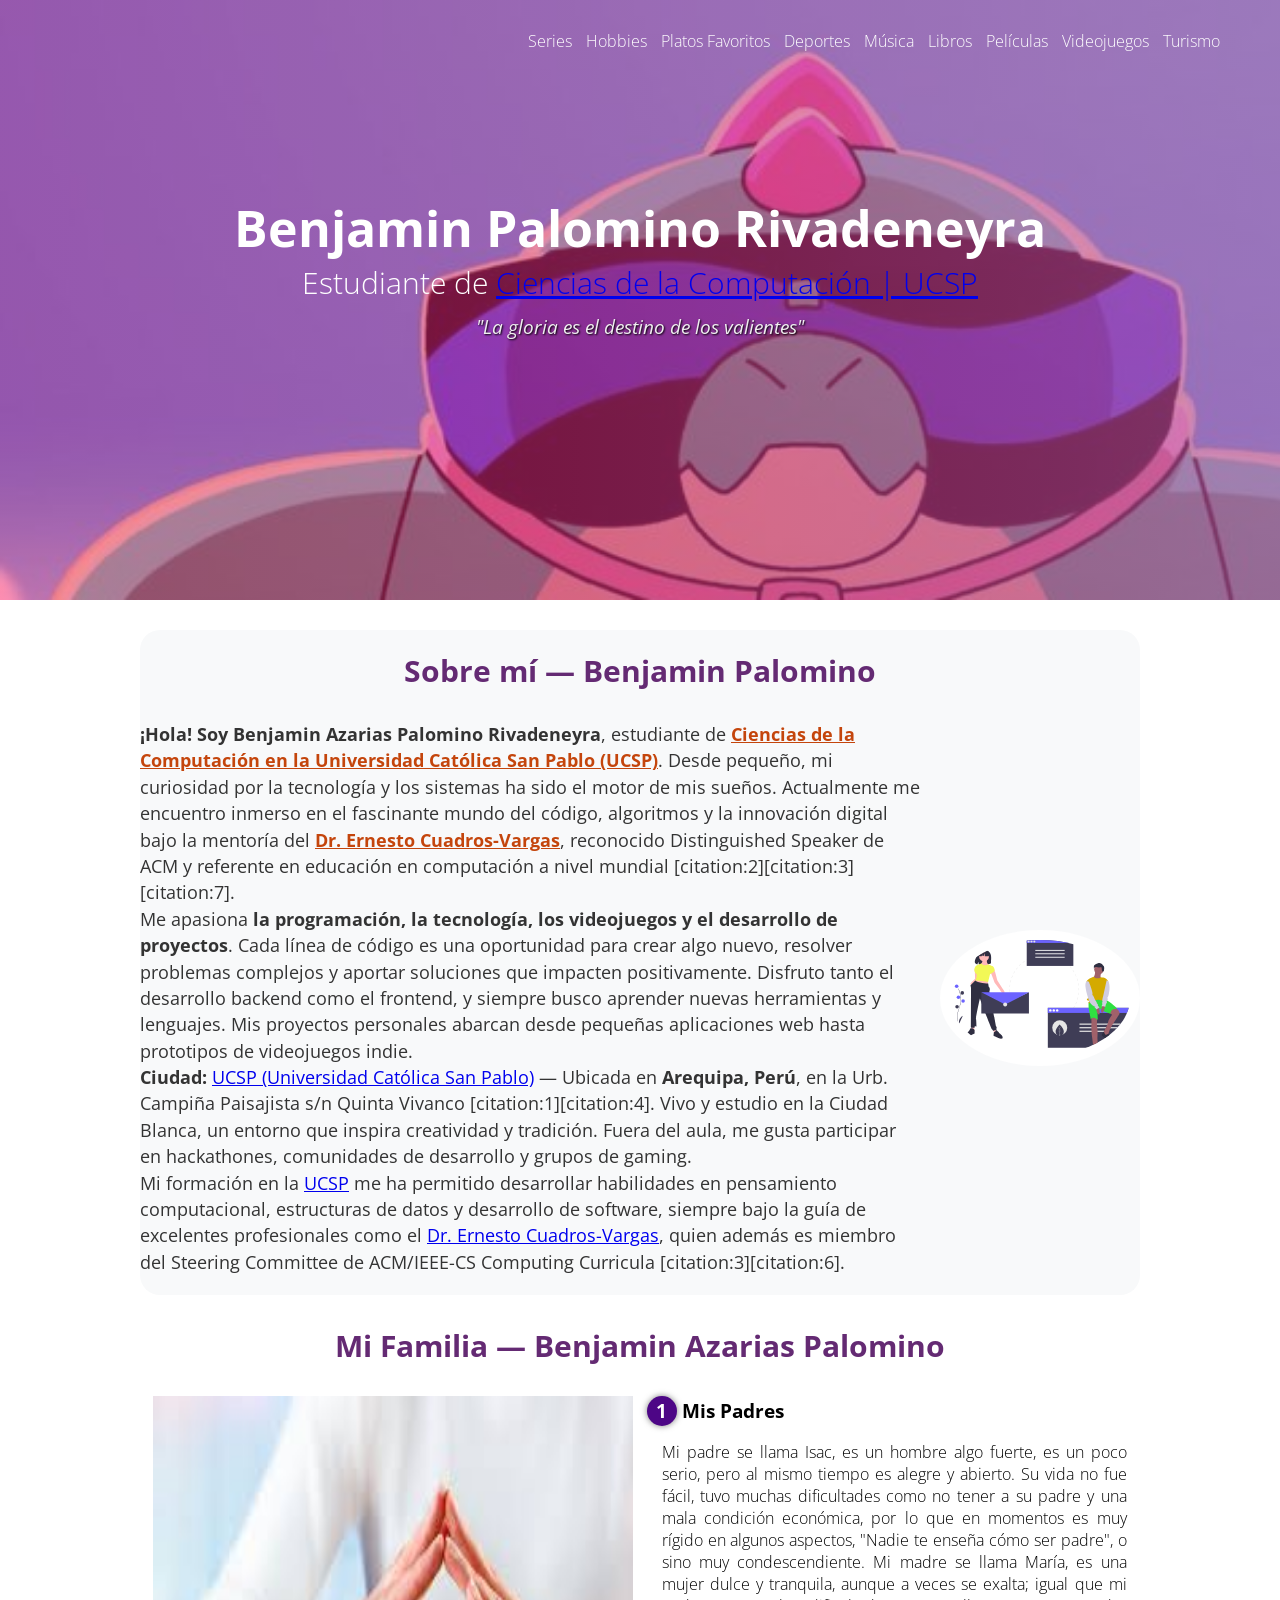
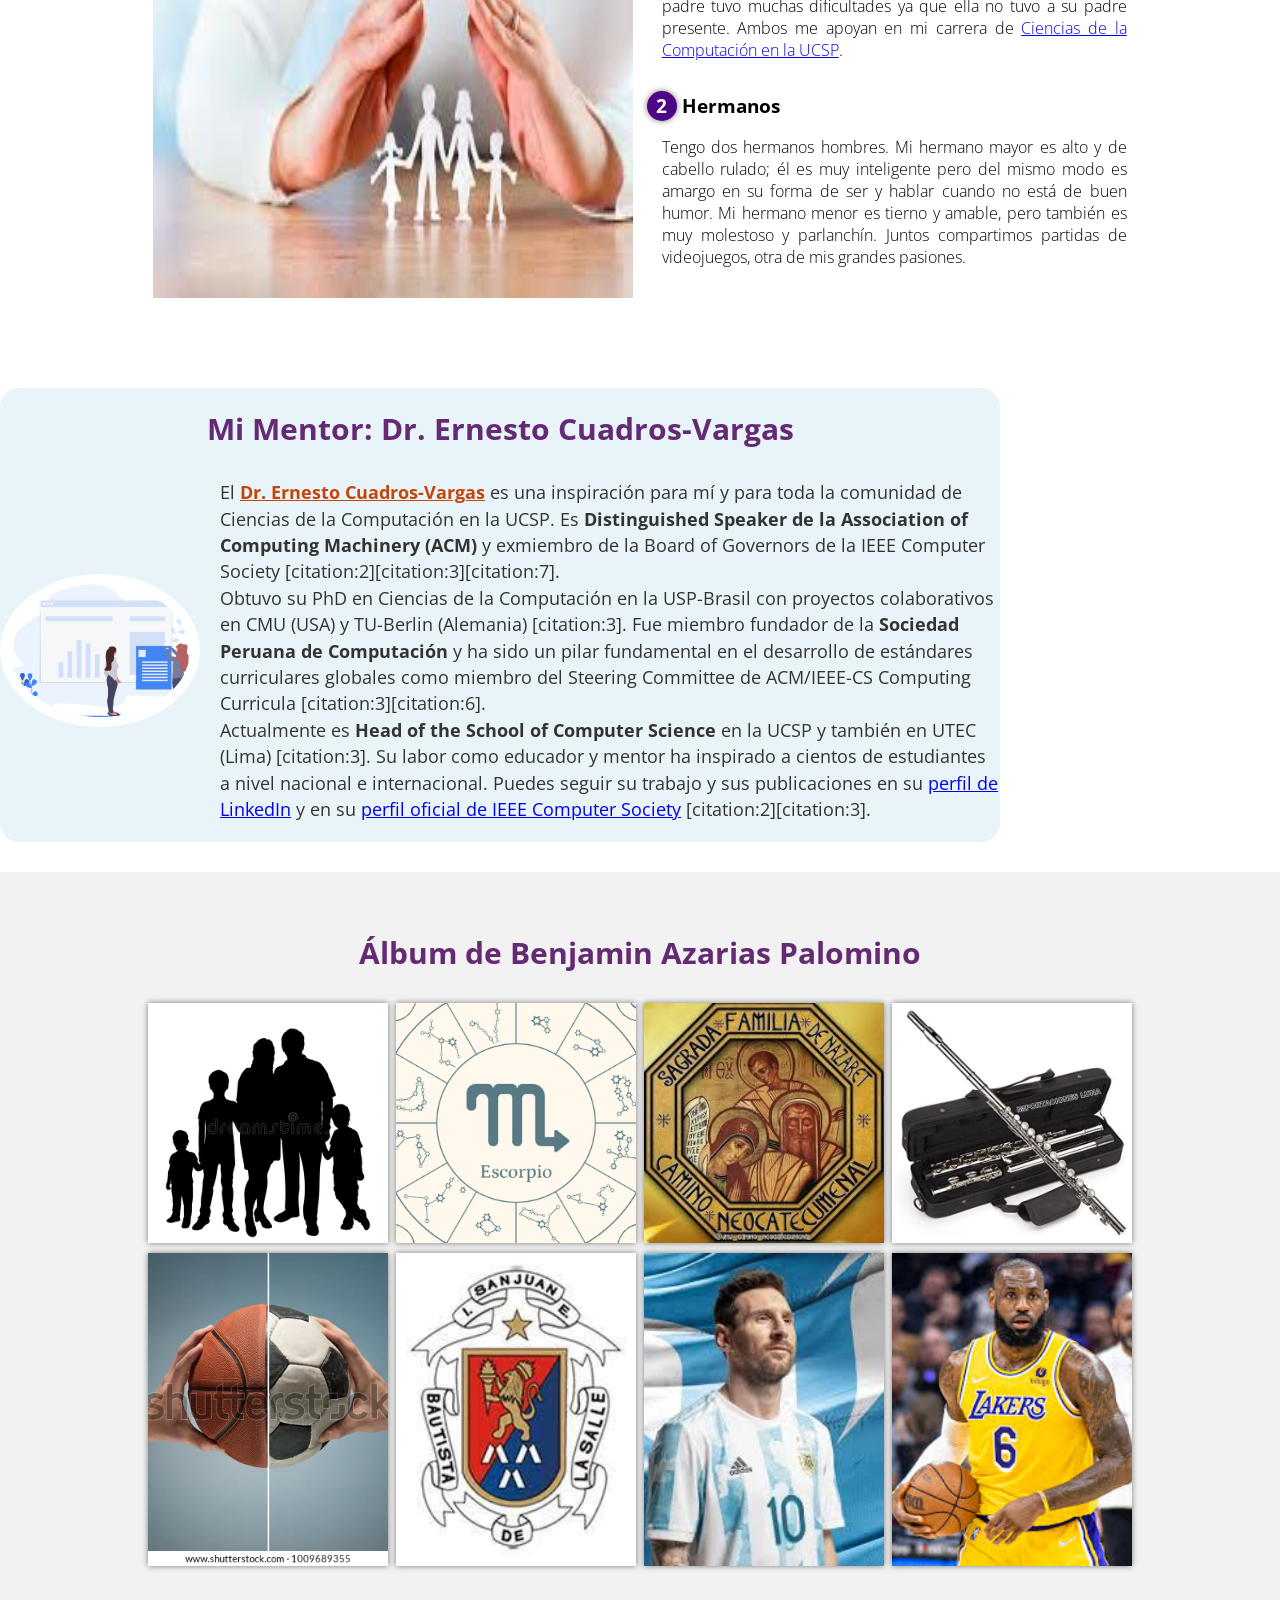
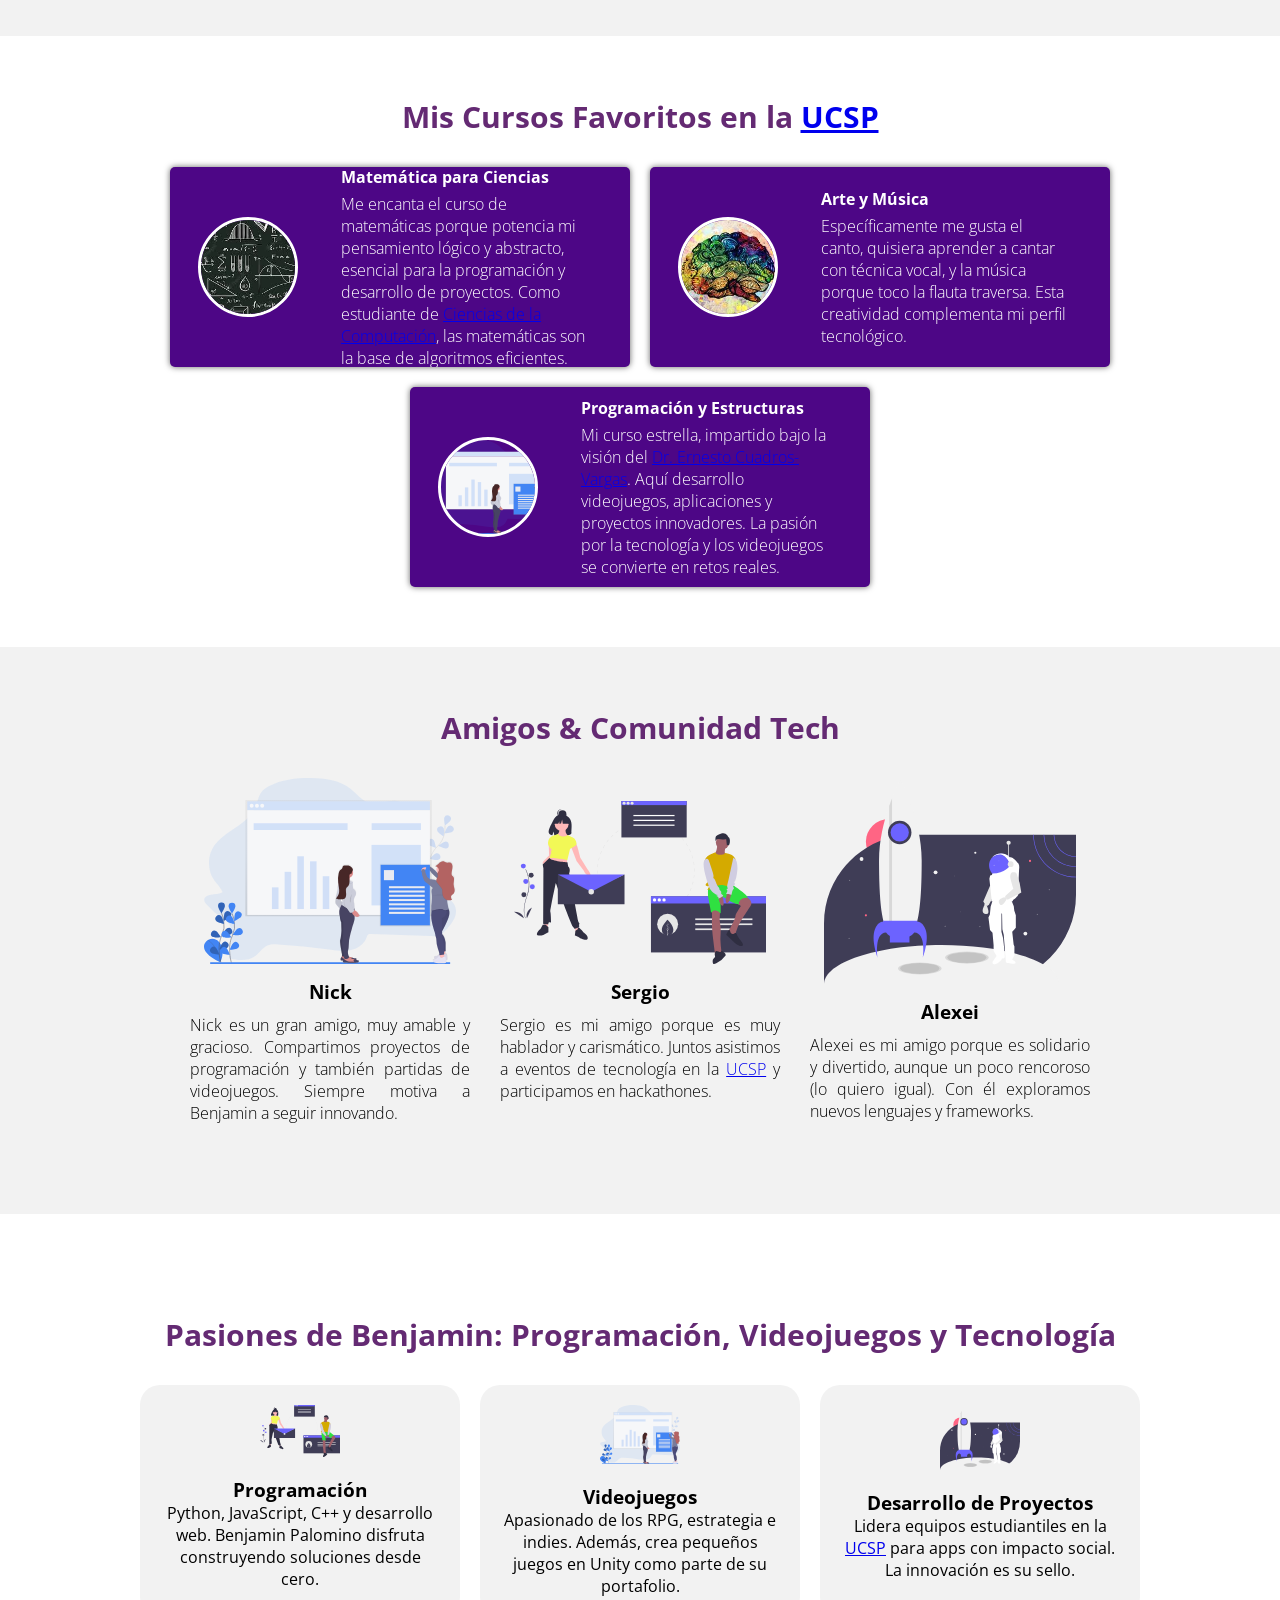
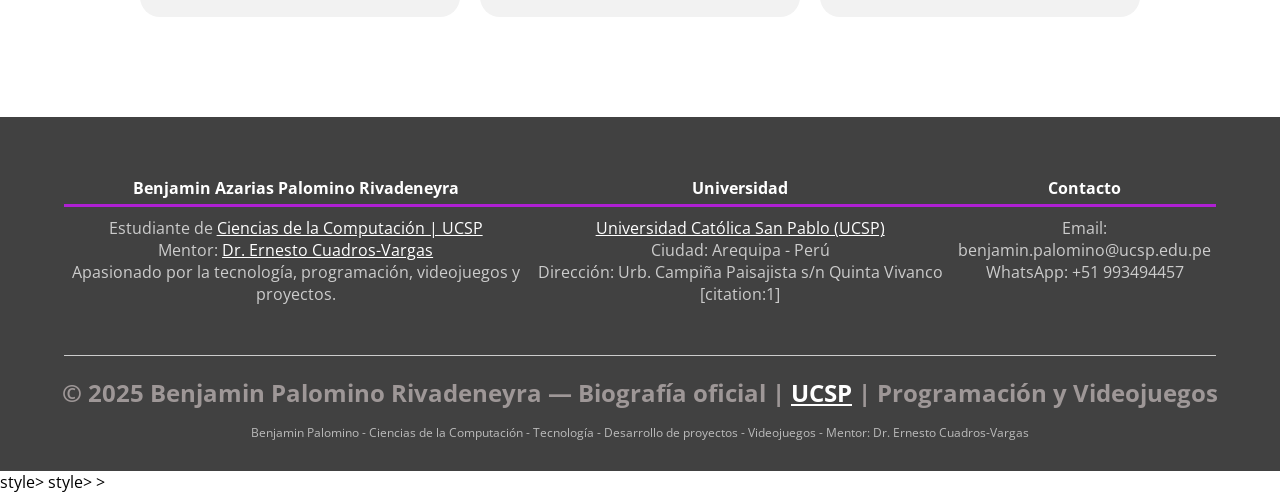
==== commit 9b6f30f6: "Update index.html" ====
--- a/index.html
+++ b/index.html
@@ -6,10 +6,10 @@
     <meta charset="UTF-8">
     <meta name="viewport" content="width=device-width, initial-scale=1.0, user-scalable=yes">
     <meta name="description" content="Biografía de Benjamin Palomino Rivadeneyra, estudiante de Ciencias de la Computación en la UCSP bajo la mentoría del Dr. Ernesto Cuadros-Vargas. Apasionado por la programación, tecnología, videojuegos y desarrollo de proyectos.">
-    <meta name="keywords" content="Benjamin Palomino, Ciencias de la Computación, UCSP, Universidad Católica San Pablo, programación, tecnología, videojuegos, Ernesto Cuadros-Vargas, desarrollo de proyectos">
-    <meta name="author" content="Benjamin Palomino Rivadeneyra">
+    <meta name="keywords" content="Benjamin Azarias Palomino, Ciencias de la Computación, UCSP, Universidad Católica San Pablo, programación, tecnología, videojuegos, Ernesto Cuadros-Vargas, desarrollo de proyectos">
+    <meta name="author" content="Benjamin Azarias Palomino Rivadeneyra">
     <meta name="robots" content="index, follow">
-    <title>Benjamin Palomino | Estudiante UCSP - Ciencias de la Computación</title>
+    <title>Benjamin Azarias Palomino | Estudiante UCSP - Ciencias de la Computación</title>
     <link rel="shortcut icon" href="img/ilustracion4.svg" type="image/x-icon">
     <link rel="stylesheet" href="css/estilos.css">
     <link href="https://fonts.googleapis.com/css?family=Open+Sans:300,400,700,800&display=swap" rel="stylesheet">
@@ -19,7 +19,7 @@
     {
       "@context": "https://schema.org",
       "@type": "Person",
-      "name": "Benjamin Palomino Rivadeneyra",
+      "name": "Benjamin Azarias Palomino Rivadeneyra",
       "jobTitle": "Estudiante de Ciencias de la Computación",
       "affiliation": {
         "@type": "CollegeOrUniversity",
@@ -72,7 +72,7 @@
 
         <!-- SECCIÓN FAMILIA -->
         <section class="contenedor sobre-nosotros">
-            <h2 class="titulo">Mi Familia — Benjamin Palomino</h2>
+            <h2 class="titulo">Mi Familia — Benjamin Azarias  Palomino</h2>
             <div class="contenedor-sobre-nosotros">
                 <img src="img/images (4).jpg" alt="Familia de Benjamin Palomino" class="imagen-about-us">
                 <div class="contenido-textos">
@@ -102,7 +102,7 @@
         <!-- ÁLBUM / GALERÍA -->
         <section class="portafolio">
             <div class="contenedor">
-                <h2 class="titulo">Álbum de Benjamin Palomino</h2>
+                <h2 class="titulo">Álbum de Benjamin Azarias Palomino</h2>
                 <div class="galeria-port">
                     <div class="imagen-port">
                         <img src="img/familia.webp" alt="Familia Palomino Rivadeneyra">
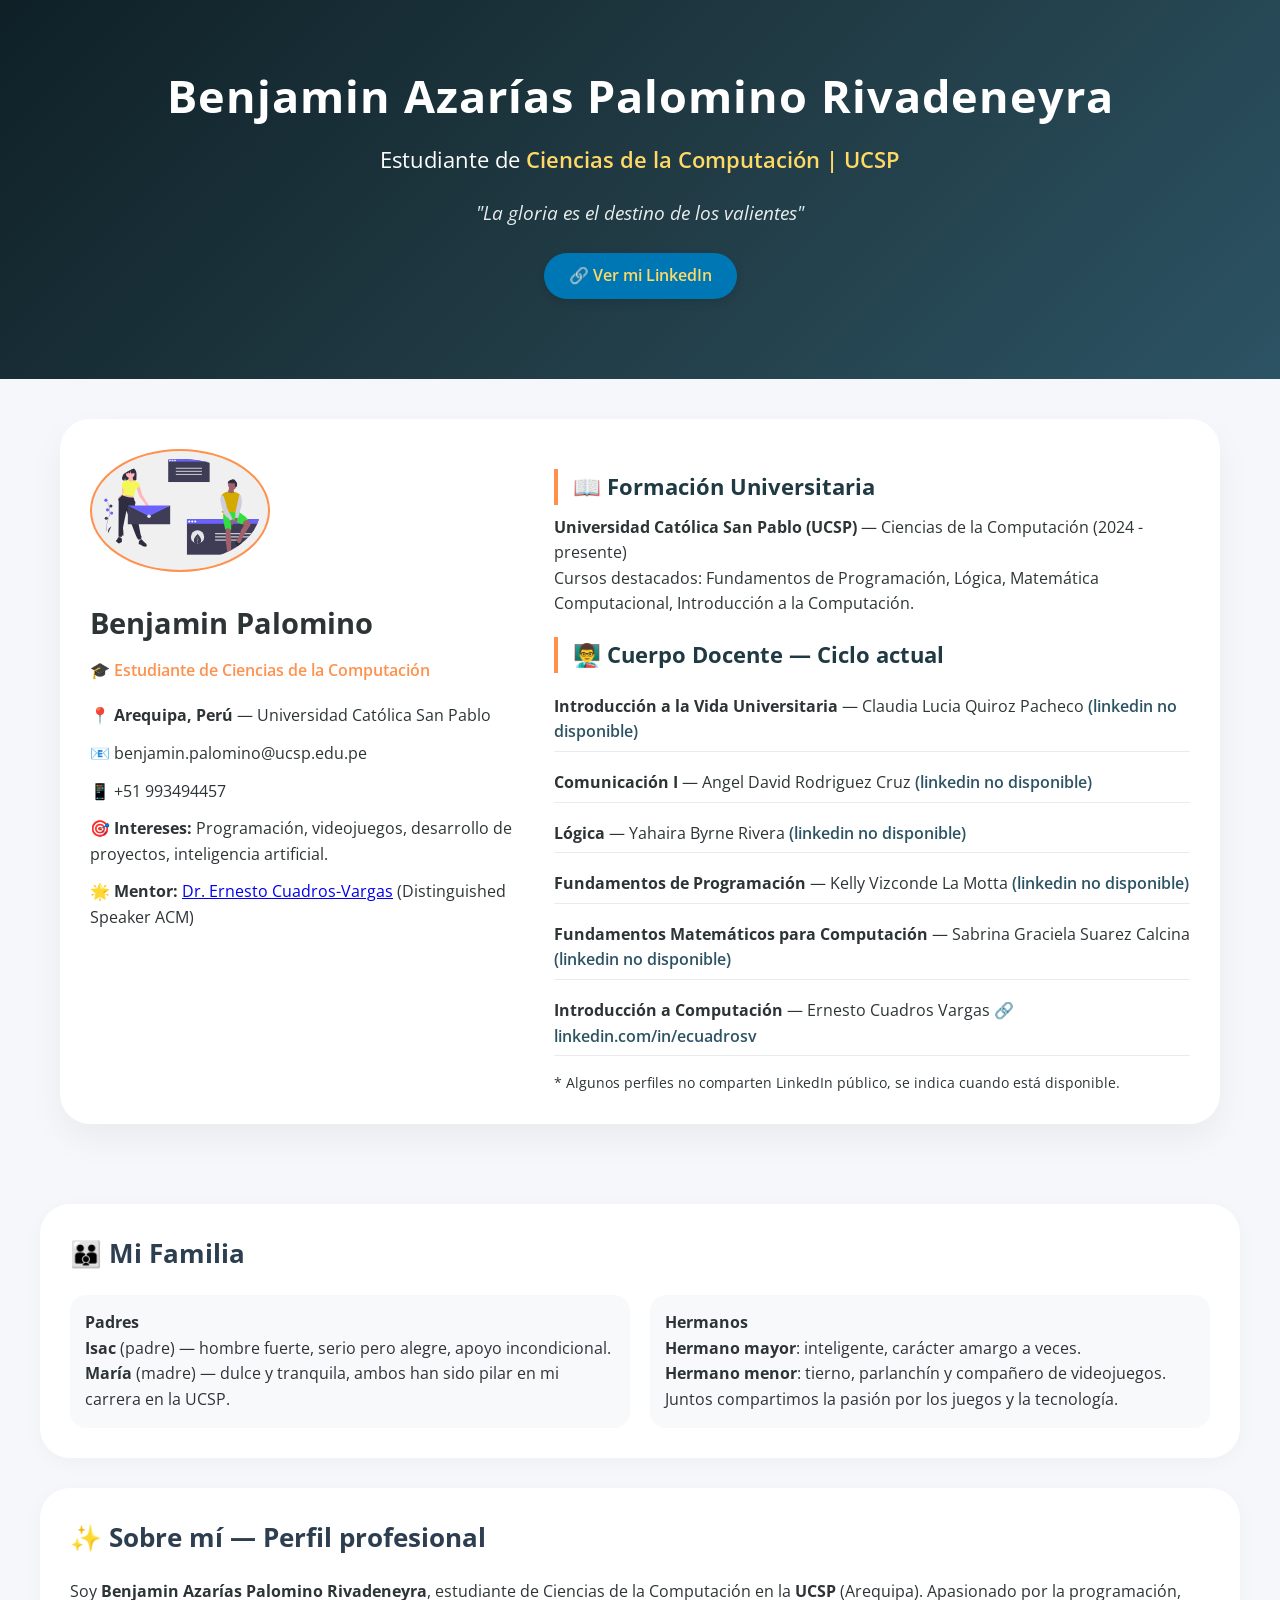
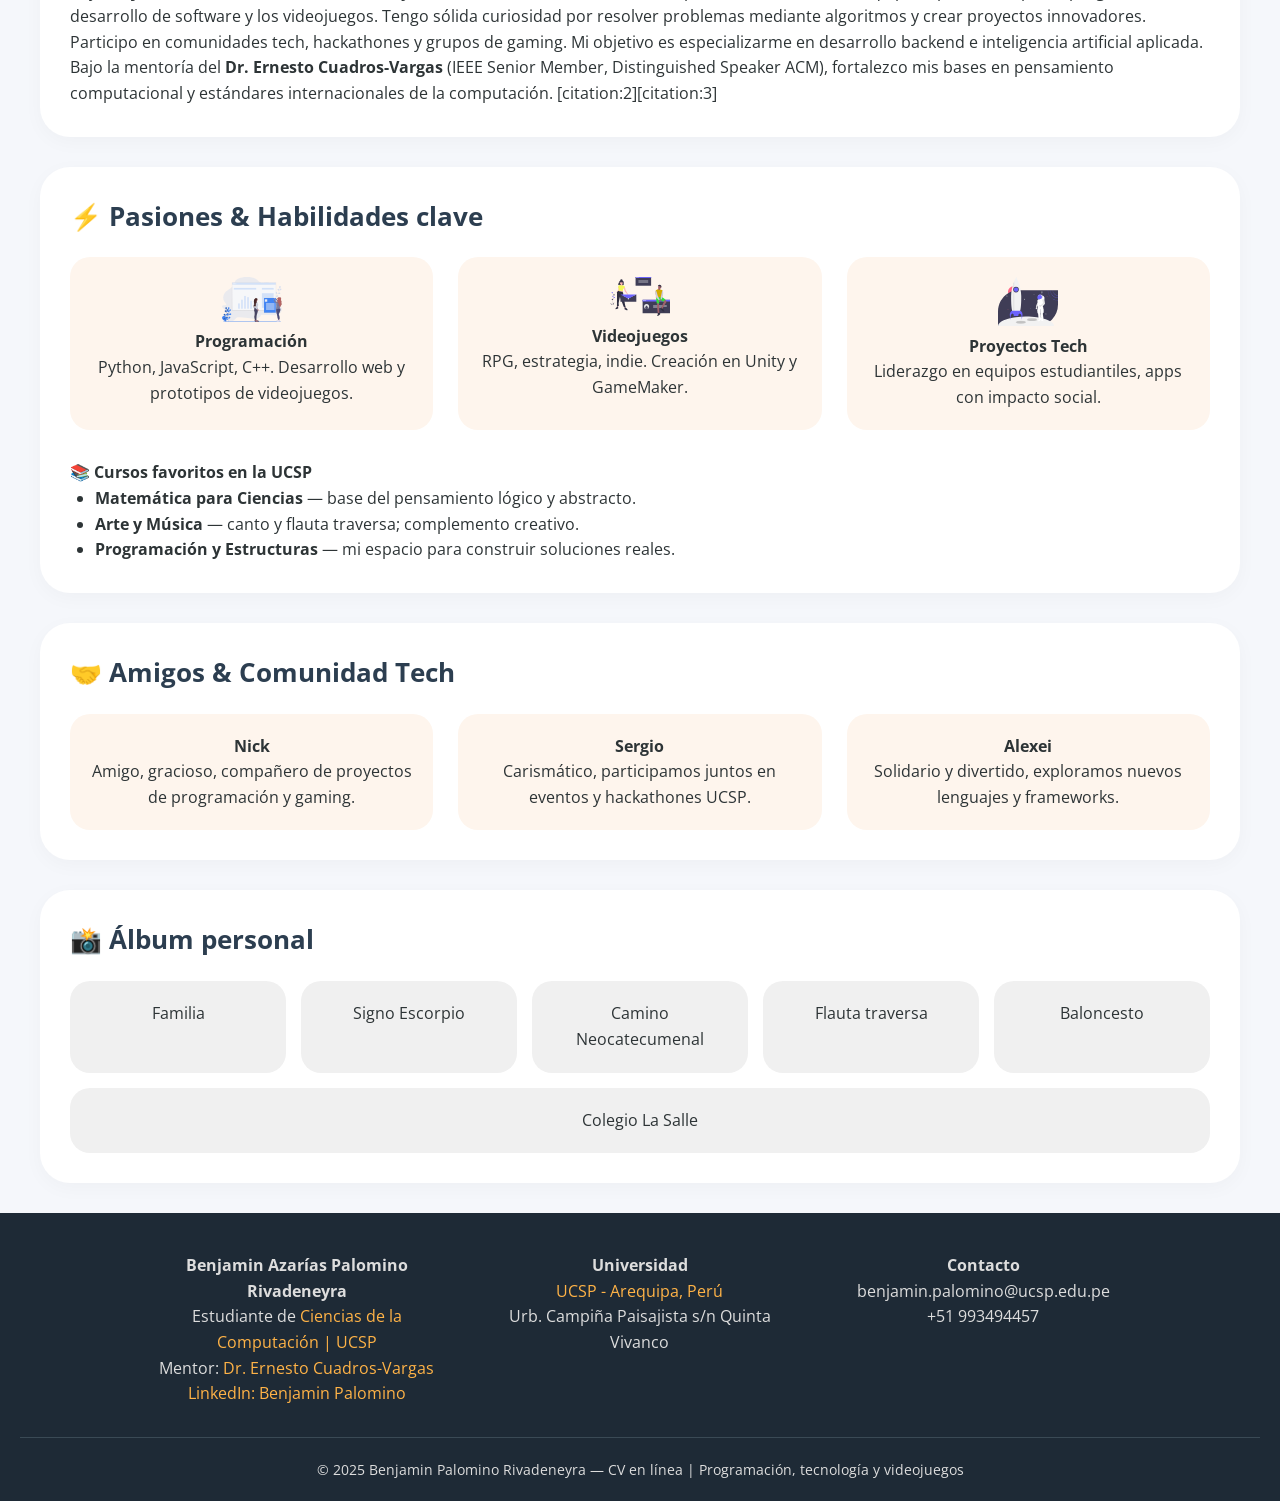
==== commit cc131903: "Update index.html" ====
--- a/index.html
+++ b/index.html
@@ -1,528 +1,396 @@
 <!DOCTYPE html>
 <html lang="es">
-
 <head>
-    <!-- Metaetiquetas esenciales para SEO y visibilidad en buscadores -->
     <meta charset="UTF-8">
+    <meta name="google-site-verification" content="cxcvMuN5GLEdZqRsRFz2stGfoUkXl0YtnnfZLP0MEXc" />
     <meta name="viewport" content="width=device-width, initial-scale=1.0, user-scalable=yes">
-    <meta name="description" content="Biografía de Benjamin Palomino Rivadeneyra, estudiante de Ciencias de la Computación en la UCSP bajo la mentoría del Dr. Ernesto Cuadros-Vargas. Apasionado por la programación, tecnología, videojuegos y desarrollo de proyectos.">
-    <meta name="keywords" content="Benjamin Azarias Palomino, Ciencias de la Computación, UCSP, Universidad Católica San Pablo, programación, tecnología, videojuegos, Ernesto Cuadros-Vargas, desarrollo de proyectos">
-    <meta name="author" content="Benjamin Azarias Palomino Rivadeneyra">
-    <meta name="robots" content="index, follow">
-    <title>Benjamin Azarias Palomino | Estudiante UCSP - Ciencias de la Computación</title>
+    <meta name="description" content="CV de Benjamin Azarías Palomino Rivadeneyra, estudiante de Ciencias de la Computación en la UCSP. Conoce su perfil profesional, formación y docentes.">
+    <meta name="keywords" content="Benjamin Azarías Palomino, Ciencias de la Computación, UCSP, CV, programación, Ernesto Cuadros-Vargas">
+    <meta name="author" content="Benjamin Azarías Palomino Rivadeneyra">
+    <title>Benjamin Palomino | Estudiante UCSP - CV</title>
     <link rel="shortcut icon" href="img/ilustracion4.svg" type="image/x-icon">
-    <link rel="stylesheet" href="css/estilos.css">
     <link href="https://fonts.googleapis.com/css?family=Open+Sans:300,400,700,800&display=swap" rel="stylesheet">
-    
-    <!-- Datos estructurados para mejorar presencia en buscadores -->
-    <script type="application/ld+json">
-    {
-      "@context": "https://schema.org",
-      "@type": "Person",
-      "name": "Benjamin Azarias Palomino Rivadeneyra",
-      "jobTitle": "Estudiante de Ciencias de la Computación",
-      "affiliation": {
-        "@type": "CollegeOrUniversity",
-        "name": "Universidad Católica San Pablo",
-        "sameAs": "https://ucsp.edu.pe",
-        "url": "https://ucsp.edu.pe"
-      },
-      "knowsAbout": ["Programación", "Tecnología", "Videojuegos", "Desarrollo de proyectos"]
-    }
-    </script>
-</head>
-
-<body>
-    <header>
-        <nav>
-            <a href="#series">Series</a>
-            <a href="#hobbies">Hobbies</a>
-            <a href="#platos">Platos Favoritos</a>
-            <a href="#deportes">Deportes</a>
-            <a href="#musica">Música</a>
-            <a href="#libros">Libros</a>
-            <a href="#peliculas">Películas</a>
-            <a href="#videojuegos">Videojuegos</a>
-            <a href="#turismo">Turismo</a>
-        </nav>
-        <section class="textos-header">
-            <h1>Benjamin Palomino Rivadeneyra</h1>
-            <h2>Estudiante de <a href="https://ucsp.edu.pe" target="_blank" rel="noopener noreferrer">Ciencias de la Computación | UCSP</a></h2>
-            <p class="frase-destacada">"La gloria es el destino de los valientes"</p>
-        </section>
-    </header>
-    
-    <main>
-        <!-- SECCIÓN PRESENTACIÓN / BIOGRAFÍA PRINCIPAL con todos los enlaces -->
-        <section class="contenedor presentacion">
-            <h2 class="titulo">Sobre mí — Benjamin Palomino</h2>
-            <div class="contenedor-presentacion">
-                <div class="texto-presentacion">
-                    <p><strong>¡Hola! Soy Benjamin Azarias Palomino Rivadeneyra</strong>, estudiante de <a href="https://ucsp.edu.pe" target="_blank" rel="noopener noreferrer" class="destacar">Ciencias de la Computación en la Universidad Católica San Pablo (UCSP)</a>. Desde pequeño, mi curiosidad por la tecnología y los sistemas ha sido el motor de mis sueños. Actualmente me encuentro inmerso en el fascinante mundo del código, algoritmos y la innovación digital bajo la mentoría del <a href="https://www.linkedin.com/in/ecuadrosv/" target="_blank" rel="noopener noreferrer" class="destacar">Dr. Ernesto Cuadros-Vargas</a>, reconocido Distinguished Speaker de ACM y referente en educación en computación a nivel mundial [citation:2][citation:3][citation:7].</p>
-                    
-                    <p>Me apasiona <strong>la programación, la tecnología, los videojuegos y el desarrollo de proyectos</strong>. Cada línea de código es una oportunidad para crear algo nuevo, resolver problemas complejos y aportar soluciones que impacten positivamente. Disfruto tanto el desarrollo backend como el frontend, y siempre busco aprender nuevas herramientas y lenguajes. Mis proyectos personales abarcan desde pequeñas aplicaciones web hasta prototipos de videojuegos indie.</p>
-                    
-                    <p><strong>Ciudad:</strong> <a href="https://ucsp.edu.pe" target="_blank" rel="noopener noreferrer">UCSP (Universidad Católica San Pablo)</a> — Ubicada en <strong>Arequipa, Perú</strong>, en la Urb. Campiña Paisajista s/n Quinta Vivanco [citation:1][citation:4]. Vivo y estudio en la Ciudad Blanca, un entorno que inspira creatividad y tradición. Fuera del aula, me gusta participar en hackathones, comunidades de desarrollo y grupos de gaming.</p>
-                    
-                    <p>Mi formación en la <a href="https://ucsp.edu.pe" target="_blank" rel="noopener noreferrer">UCSP</a> me ha permitido desarrollar habilidades en pensamiento computacional, estructuras de datos y desarrollo de software, siempre bajo la guía de excelentes profesionales como el <a href="https://www.linkedin.com/in/ecuadrosv/" target="_blank" rel="noopener noreferrer">Dr. Ernesto Cuadros-Vargas</a>, quien además es miembro del Steering Committee de ACM/IEEE-CS Computing Curricula [citation:3][citation:6].</p>
-                </div>
-                <img src="img/ilustracion4.svg" alt="Benjamin Palomino - Estudiante UCSP" class="imagen-presentacion">
-            </div>
-        </section>
-
-        <!-- SECCIÓN FAMILIA -->
-        <section class="contenedor sobre-nosotros">
-            <h2 class="titulo">Mi Familia — Benjamin Azarias  Palomino</h2>
-            <div class="contenedor-sobre-nosotros">
-                <img src="img/images (4).jpg" alt="Familia de Benjamin Palomino" class="imagen-about-us">
-                <div class="contenido-textos">
-                    <h3><span>1</span>Mis Padres</h3>
-                    <p>Mi padre se llama Isac, es un hombre algo fuerte, es un poco serio, pero al mismo tiempo es alegre y abierto. Su vida no fue fácil, tuvo muchas dificultades como no tener a su padre y una mala condición económica, por lo que en momentos es muy rígido en algunos aspectos, "Nadie te enseña cómo ser padre", o sino muy condescendiente. Mi madre se llama María, es una mujer dulce y tranquila, aunque a veces se exalta; igual que mi padre tuvo muchas dificultades ya que ella no tuvo a su padre presente. Ambos me apoyan en mi carrera de <a href="https://ucsp.edu.pe" target="_blank" rel="noopener noreferrer">Ciencias de la Computación en la UCSP</a>.</p>
-                    <h3><span>2</span>Hermanos</h3>
-                    <p>Tengo dos hermanos hombres. Mi hermano mayor es alto y de cabello rulado; él es muy inteligente pero del mismo modo es amargo en su forma de ser y hablar cuando no está de buen humor. Mi hermano menor es tierno y amable, pero también es muy molestoso y parlanchín. Juntos compartimos partidas de videojuegos, otra de mis grandes pasiones.</p>
-                </div>
-            </div>
-        </section>
-
-        <!-- SECCIÓN PROFESOR ERNESTO CUADROS-VARGAS (NUEVA) -->
-        <section class="contenedor profesor-section">
-            <h2 class="titulo">Mi Mentor: Dr. Ernesto Cuadros-Vargas</h2>
-            <div class="contenedor-presentacion reverse">
-                <div class="texto-presentacion">
-                    <p>El <a href="https://www.linkedin.com/in/ecuadrosv/" target="_blank" rel="noopener noreferrer" class="destacar">Dr. Ernesto Cuadros-Vargas</a> es una inspiración para mí y para toda la comunidad de Ciencias de la Computación en la UCSP. Es <strong>Distinguished Speaker de la Association of Computing Machinery (ACM)</strong> y exmiembro de la Board of Governors de la IEEE Computer Society [citation:2][citation:3][citation:7].</p>
-                    
-                    <p>Obtuvo su PhD en Ciencias de la Computación en la USP-Brasil con proyectos colaborativos en CMU (USA) y TU-Berlin (Alemania) [citation:3]. Fue miembro fundador de la <strong>Sociedad Peruana de Computación</strong> y ha sido un pilar fundamental en el desarrollo de estándares curriculares globales como miembro del Steering Committee de ACM/IEEE-CS Computing Curricula [citation:3][citation:6].</p>
-                    
-                    <p>Actualmente es <strong>Head of the School of Computer Science</strong> en la UCSP y también en UTEC (Lima) [citation:3]. Su labor como educador y mentor ha inspirado a cientos de estudiantes a nivel nacional e internacional. Puedes seguir su trabajo y sus publicaciones en su <a href="https://www.linkedin.com/in/ecuadrosv/" target="_blank" rel="noopener noreferrer">perfil de LinkedIn</a> y en su <a href="https://www.computer.org/profiles/ernesto-cuadros-vargas" target="_blank" rel="noopener noreferrer">perfil oficial de IEEE Computer Society</a> [citation:2][citation:3].</p>
-                </div>
-                <img src="img/ilustracion1.svg" alt="Dr. Ernesto Cuadros-Vargas" class="imagen-presentacion">
-            </div>
-        </section>
-
-        <!-- ÁLBUM / GALERÍA -->
-        <section class="portafolio">
-            <div class="contenedor">
-                <h2 class="titulo">Álbum de Benjamin Azarias Palomino</h2>
-                <div class="galeria-port">
-                    <div class="imagen-port">
-                        <img src="img/familia.webp" alt="Familia Palomino Rivadeneyra">
-                        <div class="hover-galeria">
-                            <img src="img/icono1.png" alt="icono">
-                            <p>Mi familia</p>
-                        </div>
-                    </div>
-                    <div class="imagen-port">
-                        <img src="img/Escorpio.webp" alt="Signo zodiacal de Benjamin">
-                        <div class="hover-galeria">
-                            <img src="img/icono1.png" alt="icono">
-                            <p>Signo Zodiacal</p>
-                        </div>
-                    </div>
-                    <div class="imagen-port">
-                        <img src="img/images.jpg" alt="Camino Neocatecumenal">
-                        <div class="hover-galeria">
-                            <img src="img/icono1.png" alt="icono">
-                            <p>Camino Neocatecumenal</p>
-                        </div>
-                    </div>
-                    <div class="imagen-port">
-                        <img src="img/LISTO-12.jpg" alt="Instrumento favorito flauta">
-                        <div class="hover-galeria">
-                            <img src="img/icono1.png" alt="icono">
-                            <p>Instrumento favorito</p>
-                        </div>
-                    </div>
-                    <div class="imagen-port">
-                        <img src="img/basquet.webp" alt="Baloncesto deporte favorito">
-                        <div class="hover-galeria">
-                            <img src="img/icono1.png" alt="icono">
-                            <p>Deportes</p>
-                        </div>
-                    </div>
-                    <div class="imagen-port">
-                        <img src="img/images (1).jpg" alt="Colegio La Salle">
-                        <div class="hover-galeria">
-                            <img src="img/icono1.png" alt="icono">
-                            <p>Colegio</p>
-                        </div>
-                    </div>
-                    <div class="imagen-port">
-                        <img src="img/images (2).jpg" alt="Jugador favorito de básquet">
-                        <div class="hover-galeria">
-                            <img src="img/icono1.png" alt="icono">
-                            <p>Jugador favorito</p>
-                        </div>
-                    </div>
-                    <div class="imagen-port">
-                        <img src="img/images (3).jpg" alt="Otro jugador inspiración">
-                        <div class="hover-galeria">
-                            <img src="img/icono1.png" alt="icono">
-                            <p>Jugador favorito</p>
-                        </div>
-                    </div>
-                </div>
-            </div>
-        </section>
-
-        <!-- CURSOS FAVORITOS Y PASIONES -->
-        <section class="clientes contenedor">
-            <h2 class="titulo">Mis Cursos Favoritos en la <a href="https://ucsp.edu.pe" target="_blank" rel="noopener noreferrer">UCSP</a></h2>
-            <div class="cards">
-                <div class="card">
-                    <img src="img/matematica.jpg" alt="Matemáticas y programación">
-                    <div class="contenido-texto-card">
-                        <h4>Matemática para Ciencias</h4>
-                        <p>Me encanta el curso de matemáticas porque potencia mi pensamiento lógico y abstracto, esencial para la programación y desarrollo de proyectos. Como estudiante de <a href="https://ucsp.edu.pe" target="_blank" rel="noopener noreferrer">Ciencias de la Computación</a>, las matemáticas son la base de algoritmos eficientes.</p>
-                    </div>
-                </div>
-                <div class="card">
-                    <img src="img/arte.jpg" alt="Arte y música">
-                    <div class="contenido-texto-card">
-                        <h4>Arte y Música</h4>
-                        <p>Específicamente me gusta el canto, quisiera aprender a cantar con técnica vocal, y la música porque toco la flauta traversa. Esta creatividad complementa mi perfil tecnológico.</p>
-                    </div>
-                </div>
-                <div class="card card-nueva">
-                    <img src="img/ilustracion1.svg" alt="Programación">
-                    <div class="contenido-texto-card">
-                        <h4>Programación y Estructuras</h4>
-                        <p>Mi curso estrella, impartido bajo la visión del <a href="https://www.linkedin.com/in/ecuadrosv/" target="_blank" rel="noopener noreferrer">Dr. Ernesto Cuadros-Vargas</a>. Aquí desarrollo videojuegos, aplicaciones y proyectos innovadores. La pasión por la tecnología y los videojuegos se convierte en retos reales.</p>
-                    </div>
-                </div>
-            </div>
-        </section>
-
-        <!-- SECCIÓN AMIGOS -->
-        <section class="about-services">
-            <div class="contenedor">
-                <h2 class="titulo">Amigos & Comunidad Tech</h2>
-                <div class="servicio-cont">
-                    <div class="servicio-ind">
-                        <img src="img/ilustracion1.svg" alt="Nick amigo">
-                        <h3>Nick</h3>
-                        <p>Nick es un gran amigo, muy amable y gracioso. Compartimos proyectos de programación y también partidas de videojuegos. Siempre motiva a Benjamin a seguir innovando.</p>
-                    </div>
-                    <div class="servicio-ind">
-                        <img src="img/ilustracion4.svg" alt="Sergio amigo">
-                        <h3>Sergio</h3>
-                        <p>Sergio es mi amigo porque es muy hablador y carismático. Juntos asistimos a eventos de tecnología en la <a href="https://ucsp.edu.pe" target="_blank" rel="noopener noreferrer">UCSP</a> y participamos en hackathones.</p>
-                    </div>
-                    <div class="servicio-ind">
-                        <img src="img/ilustracion3.svg" alt="Alexei amigo">
-                        <h3>Alexei</h3>
-                        <p>Alexei es mi amigo porque es solidario y divertido, aunque un poco rencoroso (lo quiero igual). Con él exploramos nuevos lenguajes y frameworks.</p>
-                    </div>
-                </div>
-            </div>
-        </section>
-
-        <!-- SECCIÓN HOBBIES Y VIDEOJUEGOS -->
-        <section class="contenedor hobbies-section">
-            <h2 class="titulo">Pasiones de Benjamin: Programación, Videojuegos y Tecnología</h2>
-            <div class="hobbies-grid">
-                <div class="hobby-item">
-                    <img src="img/ilustracion4.svg" alt="Programación">
-                    <h3>Programación</h3>
-                    <p>Python, JavaScript, C++ y desarrollo web. Benjamin Palomino disfruta construyendo soluciones desde cero.</p>
-                </div>
-                <div class="hobby-item">
-                    <img src="img/ilustracion1.svg" alt="Videojuegos">
-                    <h3>Videojuegos</h3>
-                    <p>Apasionado de los RPG, estrategia e indies. Además, crea pequeños juegos en Unity como parte de su portafolio.</p>
-                </div>
-                <div class="hobby-item">
-                    <img src="img/ilustracion3.svg" alt="Proyectos Tech">
-                    <h3>Desarrollo de Proyectos</h3>
-                    <p>Lidera equipos estudiantiles en la <a href="https://ucsp.edu.pe" target="_blank" rel="noopener noreferrer">UCSP</a> para apps con impacto social. La innovación es su sello.</p>
-                </div>
-            </div>
-        </section>
-    </main>
-
-    <footer>
-        <div class="contenedor-footer">
-            <div class="content-foo">
-                <h4>Benjamin Azarias Palomino Rivadeneyra</h4>
-                <p>Estudiante de <a href="https://ucsp.edu.pe" target="_blank" rel="noopener noreferrer" style="color:#fff; text-decoration:underline;">Ciencias de la Computación | UCSP</a></p>
-                <p>Mentor: <a href="https://www.linkedin.com/in/ecuadrosv/" target="_blank" rel="noopener noreferrer" style="color:#fff; text-decoration:underline;">Dr. Ernesto Cuadros-Vargas</a></p>
-                <p>Apasionado por la tecnología, programación, videojuegos y proyectos.</p>
-            </div>
-            <div class="content-foo">
-                <h4>Universidad</h4>
-                <p><a href="https://ucsp.edu.pe" target="_blank" rel="noopener noreferrer" style="color:#fff; text-decoration:underline;">Universidad Católica San Pablo (UCSP)</a></p>
-                <p>Ciudad: Arequipa - Perú</p>
-                <p>Dirección: Urb. Campiña Paisajista s/n Quinta Vivanco [citation:1]</p>
-            </div>
-            <div class="content-foo">
-                <h4>Contacto</h4>
-                <p>Email: benjamin.palomino@ucsp.edu.pe</p>
-                <p>WhatsApp: +51 993494457</p>
-            </div>
-        </div>
-        <h2 class="titulo-final">© 2025 Benjamin Palomino Rivadeneyra — Biografía oficial | <a href="https://ucsp.edu.pe" target="_blank" rel="noopener noreferrer" style="color:#fff; text-decoration:underline;">UCSP</a> | Programación y Videojuegos</h2>
-        <p class="seo-footer">Benjamin Palomino - Ciencias de la Computación - Tecnología - Desarrollo de proyectos - Videojuegos - Mentor: Dr. Ernesto Cuadros-Vargas</p>
-    </footer>
-
-    <!-- Estilos adicionales inline -->
     <style>
-        .presentacion {
+        * {
+            margin: 0;
+            padding: 0;
+            box-sizing: border-box;
+        }
+
+        body {
+            font-family: 'Open Sans', sans-serif;
+            background: #f5f7fb;
+            color: #2d3436;
+            line-height: 1.6;
+        }
+
+        /* HEADER MODERNO */
+        header {
+            background: linear-gradient(135deg, #0f2027, #203a43, #2c5364);
+            color: white;
+            padding: 60px 20px 80px;
+            text-align: center;
+            position: relative;
+        }
+
+        .textos-header h1 {
+            font-size: 2.8rem;
+            font-weight: 700;
+            margin-bottom: 10px;
+            letter-spacing: 1px;
+        }
+
+        .textos-header h2 {
+            font-size: 1.4rem;
+            font-weight: 400;
+            margin-bottom: 15px;
+        }
+
+        .textos-header a {
+            color: #ffd966;
+            text-decoration: none;
+            font-weight: 600;
+        }
+
+        .frase-destacada {
+            font-style: italic;
+            font-size: 1.2rem;
+            margin-top: 20px;
+            opacity: 0.9;
+        }
+
+        .btn-linkedin {
+            display: inline-block;
+            background: #0077b5;
+            color: white;
+            padding: 10px 25px;
+            border-radius: 40px;
+            text-decoration: none;
+            font-weight: bold;
+            margin-top: 25px;
+            transition: 0.2s;
+            box-shadow: 0 4px 8px rgba(0,0,0,0.1);
+        }
+        .btn-linkedin:hover {
+            background: #005582;
+            transform: scale(1.02);
+        }
+
+        /* MAIN */
+        .contenedor {
+            max-width: 1200px;
+            margin: auto;
+            padding: 40px 20px;
+        }
+
+        .titulo {
+            font-size: 2rem;
+            font-weight: 700;
+            text-align: center;
+            margin-bottom: 40px;
+            color: #1e2a36;
+            border-bottom: 3px solid #ff914d;
+            display: inline-block;
+            width: auto;
+            padding-bottom: 8px;
+        }
+
+        .cv-grid {
+            display: grid;
+            grid-template-columns: 1fr 1.5fr;
+            gap: 40px;
+            background: white;
+            border-radius: 30px;
+            padding: 30px;
+            box-shadow: 0 15px 35px rgba(0,0,0,0.05);
+            margin-bottom: 40px;
+        }
+
+        .info-basica img {
+            width: 180px;
+            border-radius: 50%;
+            background: #f0f0f0;
+            padding: 8px;
+            margin-bottom: 20px;
+            border: 2px solid #ff914d;
+        }
+
+        .info-basica h3 {
+            font-size: 1.8rem;
+            margin-bottom: 5px;
+        }
+
+        .info-basica .titulo-cv {
+            color: #ff914d;
+            font-weight: 600;
+            margin-bottom: 20px;
+        }
+
+        .info-basica p {
+            margin: 12px 0;
+        }
+
+        .detalle-academico h4 {
+            font-size: 1.4rem;
+            margin: 20px 0 10px;
+            color: #203a43;
+            border-left: 4px solid #ff914d;
+            padding-left: 15px;
+        }
+
+        .lista-docentes {
+            list-style: none;
+            margin-top: 15px;
+        }
+        .lista-docentes li {
+            margin: 12px 0;
+            padding: 6px 0;
+            border-bottom: 1px solid #e9ecef;
+        }
+        .lista-docentes a {
+            color: #2c5364;
+            text-decoration: none;
+            font-weight: 600;
+        }
+        .lista-docentes a:hover {
+            color: #ff914d;
+            text-decoration: underline;
+        }
+
+        /* secciones estilo CV */
+        .seccion-cv {
+            background: white;
+            border-radius: 30px;
+            padding: 30px;
+            margin-bottom: 30px;
+            box-shadow: 0 5px 20px rgba(0,0,0,0.03);
+        }
+        .seccion-cv h3 {
+            font-size: 1.6rem;
+            margin-bottom: 20px;
+            color: #2c3e50;
+        }
+        .grid-pasiones {
+            display: flex;
+            flex-wrap: wrap;
+            gap: 25px;
+            justify-content: space-between;
+        }
+        .pasion-card {
+            flex: 1;
+            min-width: 180px;
+            background: #fef5ed;
+            border-radius: 20px;
+            padding: 20px;
+            text-align: center;
+        }
+        .familia-flex {
+            display: flex;
+            flex-wrap: wrap;
+            gap: 20px;
+        }
+        .familia-item {
             background: #f8f9fa;
-            border-radius: 20px;
-            padding: 20px 0;
-            margin-top: 30px;
-        }
-        .profesor-section {
-            background: #e8f4f8;
-            border-radius: 20px;
-            padding: 20px 0;
-            margin: 30px 0;
-        }
-        .reverse {
-            flex-direction: row-reverse;
-        }
-        .contenedor-presentacion {
+            border-radius: 16px;
+            padding: 15px;
+            flex: 1;
+        }
+
+        footer {
+            background: #1e2a36;
+            color: #ddd;
+            padding: 40px 20px 20px;
+            text-align: center;
+        }
+        .footer-cols {
             display: flex;
             flex-wrap: wrap;
             justify-content: space-between;
-            align-items: center;
-            gap: 20px;
-        }
-        .texto-presentacion {
-            flex: 2;
-            min-width: 250px;
-            font-size: 1.1rem;
-            line-height: 1.5;
-            color: #333;
-        }
-        .imagen-presentacion {
+            max-width: 1000px;
+            margin: auto;
+            gap: 30px;
+        }
+        .footer-cols div {
             flex: 1;
-            max-width: 200px;
-            border-radius: 50%;
-            background: #fff;
-            padding: 10px;
-        }
-        .destacar {
-            font-weight: bold;
-            color: #c4450c;
-        }
-        .frase-destacada {
-            font-style: italic;
-            font-size: 1.2rem;
-            margin-top: 10px;
-            color: #f0f0f0;
-            text-shadow: 1px 1px 2px #000;
-        }
-        .card-nueva {
-            background: #e9ecef;
-            box-shadow: 0 0 10px rgba(0,0,0,0.05);
-        }
-        .hobbies-section {
-            background: #fff;
-            margin: 40px auto;
-        }
-        .hobbies-grid {
-            display: flex;
-            flex-wrap: wrap;
-            justify-content: space-around;
-            gap: 20px;
-        }
-        .hobby-item {
-            flex: 1;
-            min-width: 200px;
-            background: #f2f2f2;
-            border-radius: 20px;
-            padding: 20px;
-            text-align: center;
-            transition: transform 0.2s;
-        }
-        .hobby-item:hover {
-            transform: translateY(-5px);
-            background: #ffefdf;
-        }
-        .hobby-item img {
-            width: 80px;
-            margin-bottom: 15px;
-        }
-        .seo-footer {
-            text-align: center;
-            font-size: 12px;
-            color: #bbb;
-            margin-top: 15px;
-        }
-        @media (max-width: 768px) {
-            .texto-presentacion, .imagen-presentacion {
-                width: 100%;
-                text-align: center;
+        }
+        footer a {
+            color: #ffb347;
+            text-decoration: none;
+        }
+        .titulo-final {
+            margin-top: 30px;
+            font-size: 0.9rem;
+            border-top: 1px solid #3a4a55;
+            padding-top: 20px;
+        }
+
+        @media (max-width: 800px) {
+            .cv-grid {
+                grid-template-columns: 1fr;
             }
-            .imagen-presentacion {
-                margin-top: 20px;
+            .textos-header h1 {
+                font-size: 2rem;
             }
-            .contenedor-presentacion {
-                flex-direction: column;
-            }
-            .reverse {
-                flex-direction: column;
-            }
-        }
-        .titulo {
-            text-align: center;
-            margin-bottom: 30px;
-        }
-        .cards {
-            display: flex;
-            flex-wrap: wrap;
-            justify-content: center;
-            gap: 20px;
-        }
-        .card {
-            width: 280px;
-            background: #fff;
-            border-radius: 15px;
-            overflow: hidden;
-            box-shadow: 0 0 15px rgba(0,0,0,0.1);
-        }
-        .card img {
-            width: 100%;
-            height: 180px;
-            object-fit: cover;
-        }
-        .contenido-texto-card {
-            padding: 15px;
-        }
-        .servicio-cont {
-            display: flex;
-            flex-wrap: wrap;
-            justify-content: center;
-            gap: 30px;
-        }
-        .servicio-ind .servicio-indicio-ind {
-            text-align {
-            text-alignicio-ind {
-            text-align {
-            text-align: center;
-           : center;
-           : center;
-           : center;
-            width: width: width: 250 width: 250 250px;
-        }
- 250px;
-px;
-        }
-        .px;
-        }
-        .        }
-        .servicio        .servicioservicioservicio-ind img {
-            width: 120px;
--ind img {
-            width: 120px;
--ind img {
-            width: 120px;
-        }
--ind img {
-            width: 120px;
-        }
-        }
-        footer        }
-        footer {
-                   footer        footer {
-            background: background: {
-            background: #414 {
-            background: #414 #414 #414141;
-141;
-141;
-141;
-            padding            padding:             padding            padding: 30px: 30px30px 0: 30px 0 0 0;
-           ;
-           ;
-           ;
-            color: #fff color: color: #fff;
-        color: #fff;
-       ;
-        #fff }
-        }
-        }
-        footer a;
-        }
-        footer a footer a footer a:hover:hover:hover:hover {
-            {
-            {
-            {
-            text-decoration text-decoration text-decoration: none: none: none text-decoration: none;
-;
-            opacity:;
-           ;
-            opacity:            opacity: 0 opacity: 0 0.8 0.8;
-       .8;
-        }
-        .con;
-        }
-       .8 }
-       tenedor .contenedor .contenedor-footer {
-;
-        }
-        .contenedor-footer {
-            display-footer {
--footer {
-            display            display: flex            display: flex: flex;
-           : flex;
-           ;
-           ;
-            flex-wrap flex-wrap flex-wrap flex-wrap: wrap: wrap;
-           : wrap;
-            justify-content: wrap;
-            justify-content;
-            justify-content justify-content: space: space-evenly: space-evenly: space-evenly;
-       -evenly;
-       ;
-        }
-       ;
-        }
-        }
-        }
-        .content .content-foo .content-foo {
-            .content-foo {
-           -foo {
-            margin: margin: {
-            margin: 10 margin: 10 10px;
- 10px;
-px;
-        }
-        .px;
-        }
-        .        }
-        .        }
-        .titulotitulo-final {
-titulotitulo-final {
-            text            text-final {
-            text-final {
-            text-align:-align:-align:-align: center;
- center;
- center;
-            font center;
-            font            font-size:            font-size:-size:-size: 18 18 18px;
- 18px;
-px;
-            marginpx;
-            margin-top:            margin-top:            margin-top: 20 20-top: 20 20px;
-        }
-px;
-px;
-        }
-    </px;
-        }
-    </        }
+        }
     </style>
-    </style>
-style>
-style>
-</body</body</body</body>
-
-</>
-
-</>
-
+</head>
+<body>
+    <header>
+        <section class="textos-header">
+            <h1>Benjamin Azarías Palomino Rivadeneyra</h1>
+            <h2>Estudiante de <a href="https://ucsp.edu.pe" target="_blank">Ciencias de la Computación | UCSP</a></h2>
+            <p class="frase-destacada">"La gloria es el destino de los valientes"</p>
+            <a href="http://www.linkedin.com/in/benjam%C3%ADn-azar%C3%ADas-palomino-rivadeneyra-8359ba414" target="_blank" class="btn-linkedin">🔗 Ver mi LinkedIn</a>
+        </section>
+    </header>
+
+    <main>
+        <!-- PERFIL TIPO CV + PROFESORES -->
+        <div class="contenedor">
+            <div class="cv-grid">
+                <!-- columna izquierda: datos personales y resumen -->
+                <div class="info-basica">
+                    <img src="img/ilustracion4.svg" alt="Benjamin Palomino">
+                    <h3>Benjamin Palomino</h3>
+                    <p class="titulo-cv">🎓 Estudiante de Ciencias de la Computación</p>
+                    <p><strong>📍 Arequipa, Perú</strong> — Universidad Católica San Pablo</p>
+                    <p><strong>📧</strong> benjamin.palomino@ucsp.edu.pe</p>
+                    <p><strong>📱</strong> +51 993494457</p>
+                    <p><strong>🎯 Intereses:</strong> Programación, videojuegos, desarrollo de proyectos, inteligencia artificial.</p>
+                    <p><strong>🌟 Mentor:</strong> <a href="https://www.linkedin.com/in/ecuadrosv/" target="_blank">Dr. Ernesto Cuadros-Vargas</a> (Distinguished Speaker ACM)</p>
+                </div>
+
+                <!-- columna derecha: formación académica y docentes -->
+                <div class="detalle-academico">
+                    <h4>📖 Formación Universitaria</h4>
+                    <p><strong>Universidad Católica San Pablo (UCSP)</strong> — Ciencias de la Computación (2024 - presente)<br>
+                    Cursos destacados: Fundamentos de Programación, Lógica, Matemática Computacional, Introducción a la Computación.</p>
+                    
+                    <h4>👨‍🏫 Cuerpo Docente — Ciclo actual</h4>
+                    <ul class="lista-docentes">
+                        <li><strong>Introducción a la Vida Universitaria</strong> — Claudia Lucia Quiroz Pacheco  
+                            <a href="#" target="_blank">(linkedin no disponible)</a>
+                        </li>
+                        <li><strong>Comunicación I</strong> — Angel David Rodriguez Cruz  
+                            <a href="#" target="_blank">(linkedin no disponible)</a>
+                        </li>
+                        <li><strong>Lógica</strong> — Yahaira Byrne Rivera  
+                            <a href="#" target="_blank">(linkedin no disponible)</a>
+                        </li>
+                        <li><strong>Fundamentos de Programación</strong> — Kelly Vizconde La Motta  
+                            <a href="#" target="_blank">(linkedin no disponible)</a>
+                        </li>
+                        <li><strong>Fundamentos Matemáticos para Computación</strong> — Sabrina Graciela Suarez Calcina  
+                            <a href="#" target="_blank">(linkedin no disponible)</a>
+                        </li>
+                        <li><strong>Introducción a Computación</strong> — Ernesto Cuadros Vargas  
+                            <a href="https://www.linkedin.com/in/ecuadrosv/" target="_blank">🔗 linkedin.com/in/ecuadrosv</a>
+                        </li>
+                    </ul>
+                    <p style="margin-top: 15px; font-size: 0.9rem;">* Algunos perfiles no comparten LinkedIn público, se indica cuando está disponible.</p>
+                </div>
+            </div>
+        </div>
+
+        <!-- SECCIÓN: MI FAMILIA (RESUMIDA) -->
+        <div class="contenedor seccion-cv">
+            <h3>👪 Mi Familia</h3>
+            <div class="familia-flex">
+                <div class="familia-item">
+                    <h4>Padres</h4>
+                    <p><strong>Isac</strong> (padre) — hombre fuerte, serio pero alegre, apoyo incondicional.<br>
+                    <strong>María</strong> (madre) — dulce y tranquila, ambos han sido pilar en mi carrera en la UCSP.</p>
+                </div>
+                <div class="familia-item">
+                    <h4>Hermanos</h4>
+                    <p><strong>Hermano mayor</strong>: inteligente, carácter amargo a veces.<br>
+                    <strong>Hermano menor</strong>: tierno, parlanchín y compañero de videojuegos.<br>
+                    Juntos compartimos la pasión por los juegos y la tecnología.</p>
+                </div>
+            </div>
+        </div>
+
+        <!-- SOBRE MÍ + MENTOR (RESUMEN CV) -->
+        <div class="contenedor seccion-cv">
+            <h3>✨ Sobre mí — Perfil profesional</h3>
+            <p>Soy <strong>Benjamin Azarías Palomino Rivadeneyra</strong>, estudiante de Ciencias de la Computación en la <strong>UCSP</strong> (Arequipa). Apasionado por la programación, desarrollo de software y los videojuegos. Tengo sólida curiosidad por resolver problemas mediante algoritmos y crear proyectos innovadores. Participo en comunidades tech, hackathones y grupos de gaming. Mi objetivo es especializarme en desarrollo backend e inteligencia artificial aplicada.</p>
+            <p>Bajo la mentoría del <strong>Dr. Ernesto Cuadros-Vargas</strong> (IEEE Senior Member, Distinguished Speaker ACM), fortalezco mis bases en pensamiento computacional y estándares internacionales de la computación. [citation:2][citation:3]</p>
+        </div>
+
+        <!-- PASIONES Y CURSOS FAVORITOS -->
+        <div class="contenedor seccion-cv">
+            <h3>⚡ Pasiones & Habilidades clave</h3>
+            <div class="grid-pasiones">
+                <div class="pasion-card">
+                    <img src="img/ilustracion1.svg" width="60" alt="code">
+                    <h4>Programación</h4>
+                    <p>Python, JavaScript, C++. Desarrollo web y prototipos de videojuegos.</p>
+                </div>
+                <div class="pasion-card">
+                    <img src="img/ilustracion4.svg" width="60" alt="games">
+                    <h4>Videojuegos</h4>
+                    <p>RPG, estrategia, indie. Creación en Unity y GameMaker.</p>
+                </div>
+                <div class="pasion-card">
+                    <img src="img/ilustracion3.svg" width="60" alt="proyectos">
+                    <h4>Proyectos Tech</h4>
+                    <p>Liderazgo en equipos estudiantiles, apps con impacto social.</p>
+                </div>
+            </div>
+            <h4 style="margin-top: 30px;">📚 Cursos favoritos en la UCSP</h4>
+            <ul style="margin-left: 25px;">
+                <li><strong>Matemática para Ciencias</strong> — base del pensamiento lógico y abstracto.</li>
+                <li><strong>Arte y Música</strong> — canto y flauta traversa; complemento creativo.</li>
+                <li><strong>Programación y Estructuras</strong> — mi espacio para construir soluciones reales.</li>
+            </ul>
+        </div>
+
+        <!-- AMIGOS & COMUNIDAD -->
+        <div class="contenedor seccion-cv">
+            <h3>🤝 Amigos & Comunidad Tech</h3>
+            <div class="grid-pasiones">
+                <div class="pasion-card"><strong>Nick</strong><br>Amigo, gracioso, compañero de proyectos de programación y gaming.</div>
+                <div class="pasion-card"><strong>Sergio</strong><br>Carismático, participamos juntos en eventos y hackathones UCSP.</div>
+                <div class="pasion-card"><strong>Alexei</strong><br>Solidario y divertido, exploramos nuevos lenguajes y frameworks.</div>
+            </div>
+        </div>
+
+        <!-- GALERÍA SIMBÓLICA (ÁLBUM) -->
+        <div class="contenedor seccion-cv">
+            <h3>📸 Álbum personal</h3>
+            <div class="grid-pasiones" style="gap: 15px;">
+                <div class="pasion-card" style="background:#f0f0f0;">Familia</div>
+                <div class="pasion-card" style="background:#f0f0f0;">Signo Escorpio</div>
+                <div class="pasion-card" style="background:#f0f0f0;">Camino Neocatecumenal</div>
+                <div class="pasion-card" style="background:#f0f0f0;">Flauta traversa</div>
+                <div class="pasion-card" style="background:#f0f0f0;">Baloncesto</div>
+                <div class="pasion-card" style="background:#f0f0f0;">Colegio La Salle</div>
+            </div>
+        </div>
+    </main>
+
+    <footer>
+        <div class="footer-cols">
+            <div>
+                <h4>Benjamin Azarías Palomino Rivadeneyra</h4>
+                <p>Estudiante de <a href="https://ucsp.edu.pe" target="_blank">Ciencias de la Computación | UCSP</a></p>
+                <p>Mentor: <a href="https://www.linkedin.com/in/ecuadrosv/" target="_blank">Dr. Ernesto Cuadros-Vargas</a></p>
+                <p><a href="http://www.linkedin.com/in/benjam%C3%ADn-azar%C3%ADas-palomino-rivadeneyra-8359ba414" target="_blank">LinkedIn: Benjamin Palomino</a></p>
+            </div>
+            <div>
+                <h4>Universidad</h4>
+                <p><a href="https://ucsp.edu.pe" target="_blank">UCSP - Arequipa, Perú</a></p>
+                <p>Urb. Campiña Paisajista s/n Quinta Vivanco</p>
+            </div>
+            <div>
+                <h4>Contacto</h4>
+                <p>benjamin.palomino@ucsp.edu.pe</p>
+                <p>+51 993494457</p>
+            </div>
+        </div>
+        <div class="titulo-final">
+            © 2025 Benjamin Palomino Rivadeneyra — CV en línea | Programación, tecnología y videojuegos
+        </div>
+    </footer>
+</body>
 </html>
->
-
-</html>
-</html>
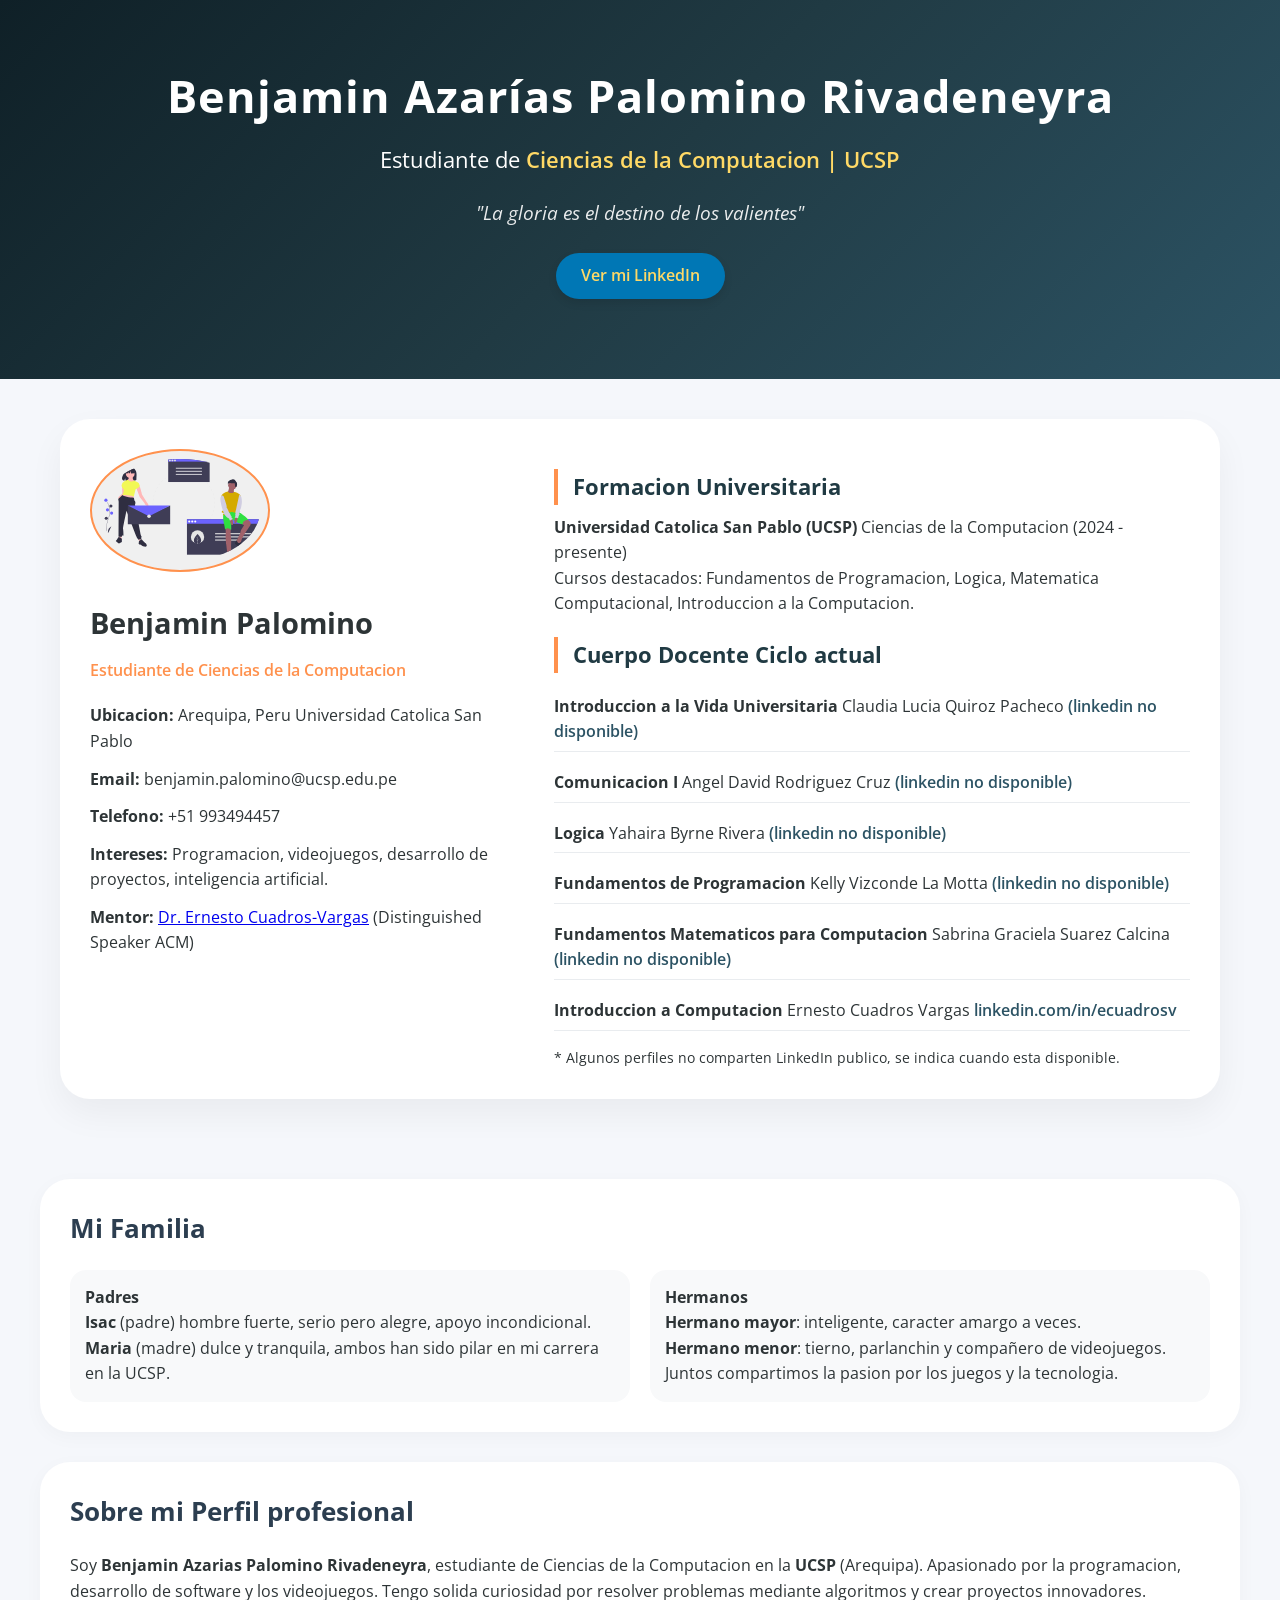
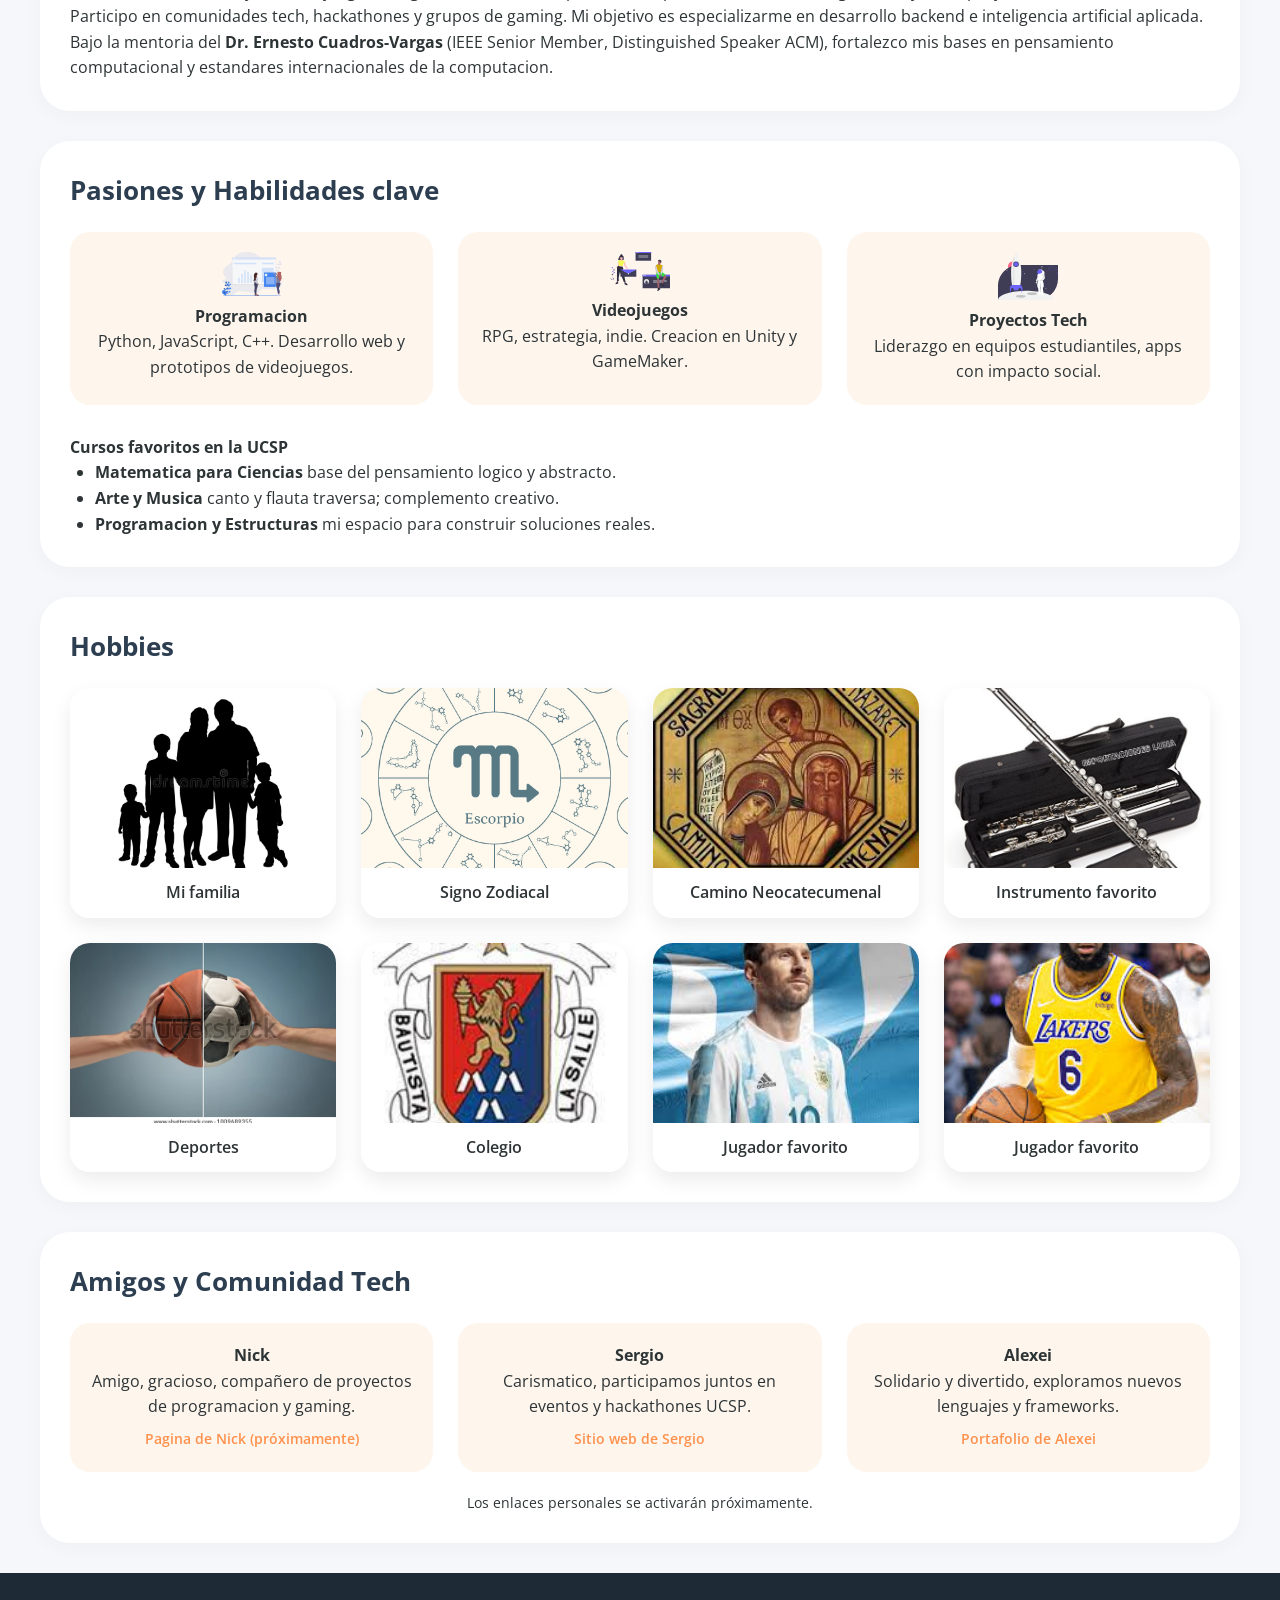
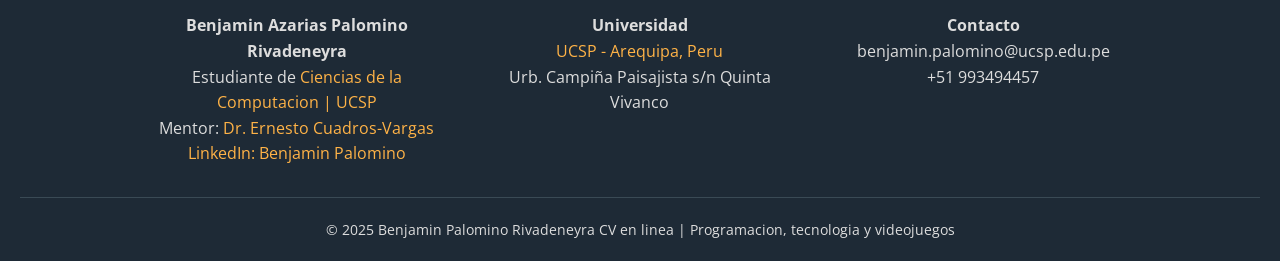
==== commit 04122054: "Update index.html" ====
--- a/index.html
+++ b/index.html
@@ -196,6 +196,48 @@
             flex: 1;
         }
 
+        /* Galería de hobbies con imágenes reales */
+        .galeria-hobbies {
+            display: grid;
+            grid-template-columns: repeat(auto-fill, minmax(220px, 1fr));
+            gap: 25px;
+            margin-top: 20px;
+        }
+        .hobby-card {
+            background: #fff;
+            border-radius: 20px;
+            overflow: hidden;
+            box-shadow: 0 8px 20px rgba(0,0,0,0.08);
+            transition: transform 0.2s;
+            text-align: center;
+        }
+        .hobby-card:hover {
+            transform: translateY(-5px);
+        }
+        .hobby-card img {
+            width: 100%;
+            height: 180px;
+            object-fit: cover;
+            display: block;
+        }
+        .hobby-card p {
+            padding: 12px;
+            font-weight: 600;
+            background: white;
+        }
+
+        .amigo-link {
+            display: inline-block;
+            margin-top: 8px;
+            font-size: 0.85rem;
+            color: #ff914d;
+            text-decoration: none;
+            font-weight: 600;
+        }
+        .amigo-link:hover {
+            text-decoration: underline;
+        }
+
         footer {
             background: #1e2a36;
             color: #ddd;
@@ -238,9 +280,9 @@
     <header>
         <section class="textos-header">
             <h1>Benjamin Azarías Palomino Rivadeneyra</h1>
-            <h2>Estudiante de <a href="https://ucsp.edu.pe" target="_blank">Ciencias de la Computación | UCSP</a></h2>
+            <h2>Estudiante de <a href="https://ucsp.edu.pe" target="_blank">Ciencias de la Computacion | UCSP</a></h2>
             <p class="frase-destacada">"La gloria es el destino de los valientes"</p>
-            <a href="http://www.linkedin.com/in/benjam%C3%ADn-azar%C3%ADas-palomino-rivadeneyra-8359ba414" target="_blank" class="btn-linkedin">🔗 Ver mi LinkedIn</a>
+            <a href="http://www.linkedin.com/in/benjam%C3%ADn-azar%C3%ADas-palomino-rivadeneyra-8359ba414" target="_blank" class="btn-linkedin">Ver mi LinkedIn</a>
         </section>
     </header>
 
@@ -248,88 +290,86 @@
         <!-- PERFIL TIPO CV + PROFESORES -->
         <div class="contenedor">
             <div class="cv-grid">
-                <!-- columna izquierda: datos personales y resumen -->
                 <div class="info-basica">
                     <img src="img/ilustracion4.svg" alt="Benjamin Palomino">
                     <h3>Benjamin Palomino</h3>
-                    <p class="titulo-cv">🎓 Estudiante de Ciencias de la Computación</p>
-                    <p><strong>📍 Arequipa, Perú</strong> — Universidad Católica San Pablo</p>
-                    <p><strong>📧</strong> benjamin.palomino@ucsp.edu.pe</p>
-                    <p><strong>📱</strong> +51 993494457</p>
-                    <p><strong>🎯 Intereses:</strong> Programación, videojuegos, desarrollo de proyectos, inteligencia artificial.</p>
-                    <p><strong>🌟 Mentor:</strong> <a href="https://www.linkedin.com/in/ecuadrosv/" target="_blank">Dr. Ernesto Cuadros-Vargas</a> (Distinguished Speaker ACM)</p>
-                </div>
-
-                <!-- columna derecha: formación académica y docentes -->
+                    <p class="titulo-cv">Estudiante de Ciencias de la Computacion</p>
+                    <p><strong>Ubicacion:</strong> Arequipa, Peru  Universidad Catolica San Pablo</p>
+                    <p><strong>Email:</strong> benjamin.palomino@ucsp.edu.pe</p>
+                    <p><strong>Telefono:</strong> +51 993494457</p>
+                    <p><strong>Intereses:</strong> Programacion, videojuegos, desarrollo de proyectos, inteligencia artificial.</p>
+                    <p><strong>Mentor:</strong> <a href="https://www.linkedin.com/in/ecuadrosv/" target="_blank">Dr. Ernesto Cuadros-Vargas</a> (Distinguished Speaker ACM)</p>
+                </div>
+
                 <div class="detalle-academico">
-                    <h4>📖 Formación Universitaria</h4>
-                    <p><strong>Universidad Católica San Pablo (UCSP)</strong> — Ciencias de la Computación (2024 - presente)<br>
-                    Cursos destacados: Fundamentos de Programación, Lógica, Matemática Computacional, Introducción a la Computación.</p>
+                    <h4>Formacion Universitaria</h4>
+                    <p><strong>Universidad Catolica San Pablo (UCSP)</strong>  Ciencias de la Computacion (2024 - presente)<br>
+                    Cursos destacados: Fundamentos de Programacion, Logica, Matematica Computacional, Introduccion a la Computacion.</p>
                     
-                    <h4>👨‍🏫 Cuerpo Docente — Ciclo actual</h4>
+                    <h4>Cuerpo Docente  Ciclo actual</h4>
                     <ul class="lista-docentes">
-                        <li><strong>Introducción a la Vida Universitaria</strong> — Claudia Lucia Quiroz Pacheco  
-                            <a href="#" target="_blank">(linkedin no disponible)</a>
-                        </li>
-                        <li><strong>Comunicación I</strong> — Angel David Rodriguez Cruz  
-                            <a href="#" target="_blank">(linkedin no disponible)</a>
-                        </li>
-                        <li><strong>Lógica</strong> — Yahaira Byrne Rivera  
-                            <a href="#" target="_blank">(linkedin no disponible)</a>
-                        </li>
-                        <li><strong>Fundamentos de Programación</strong> — Kelly Vizconde La Motta  
-                            <a href="#" target="_blank">(linkedin no disponible)</a>
-                        </li>
-                        <li><strong>Fundamentos Matemáticos para Computación</strong> — Sabrina Graciela Suarez Calcina  
-                            <a href="#" target="_blank">(linkedin no disponible)</a>
-                        </li>
-                        <li><strong>Introducción a Computación</strong> — Ernesto Cuadros Vargas  
-                            <a href="https://www.linkedin.com/in/ecuadrosv/" target="_blank">🔗 linkedin.com/in/ecuadrosv</a>
+                        <li><strong>Introduccion a la Vida Universitaria</strong>  Claudia Lucia Quiroz Pacheco  
+                            <a href="#">(linkedin no disponible)</a>
+                        </li>
+                        <li><strong>Comunicacion I</strong>  Angel David Rodriguez Cruz  
+                            <a href="#">(linkedin no disponible)</a>
+                        </li>
+                        <li><strong>Logica</strong>  Yahaira Byrne Rivera  
+                            <a href="#">(linkedin no disponible)</a>
+                        </li>
+                        <li><strong>Fundamentos de Programacion</strong>  Kelly Vizconde La Motta  
+                            <a href="#">(linkedin no disponible)</a>
+                        </li>
+                        <li><strong>Fundamentos Matematicos para Computacion</strong>  Sabrina Graciela Suarez Calcina  
+                            <a href="#">(linkedin no disponible)</a>
+                        </li>
+                        <li><strong>Introduccion a Computacion</strong>  Ernesto Cuadros Vargas  
+                            <a href="https://www.linkedin.com/in/ecuadrosv/" target="_blank">linkedin.com/in/ecuadrosv</a>
                         </li>
                     </ul>
-                    <p style="margin-top: 15px; font-size: 0.9rem;">* Algunos perfiles no comparten LinkedIn público, se indica cuando está disponible.</p>
-                </div>
-            </div>
-        </div>
-
-        <!-- SECCIÓN: MI FAMILIA (RESUMIDA) -->
+                    <p style="margin-top: 15px; font-size: 0.9rem;">* Algunos perfiles no comparten LinkedIn publico, se indica cuando esta disponible.</p>
+                </div>
+            </div>
+        </div>
+
+        <!-- SECCION: MI FAMILIA (RESUMIDA) -->
         <div class="contenedor seccion-cv">
-            <h3>👪 Mi Familia</h3>
+            <h3>Mi Familia</h3>
             <div class="familia-flex">
                 <div class="familia-item">
                     <h4>Padres</h4>
-                    <p><strong>Isac</strong> (padre) — hombre fuerte, serio pero alegre, apoyo incondicional.<br>
-                    <strong>María</strong> (madre) — dulce y tranquila, ambos han sido pilar en mi carrera en la UCSP.</p>
+                    <p><strong>Isac</strong> (padre)  hombre fuerte, serio pero alegre, apoyo incondicional.<br>
+                    <strong>Maria</strong> (madre)  dulce y tranquila, ambos han sido pilar en mi carrera en la UCSP.</p>
                 </div>
                 <div class="familia-item">
                     <h4>Hermanos</h4>
-                    <p><strong>Hermano mayor</strong>: inteligente, carácter amargo a veces.<br>
-                    <strong>Hermano menor</strong>: tierno, parlanchín y compañero de videojuegos.<br>
-                    Juntos compartimos la pasión por los juegos y la tecnología.</p>
-                </div>
-            </div>
-        </div>
-
-        <!-- SOBRE MÍ + MENTOR (RESUMEN CV) -->
+                    <p><strong>Hermano mayor</strong>: inteligente, caracter amargo a veces.<br>
+                    <strong>Hermano menor</strong>: tierno, parlanchin y compañero de videojuegos.<br>
+                    Juntos compartimos la pasion por los juegos y la tecnologia.</p>
+                </div>
+            </div>
+        </div>
+
+        <!-- SOBRE MI + MENTOR (RESUMEN CV) -->
         <div class="contenedor seccion-cv">
-            <h3>✨ Sobre mí — Perfil profesional</h3>
-            <p>Soy <strong>Benjamin Azarías Palomino Rivadeneyra</strong>, estudiante de Ciencias de la Computación en la <strong>UCSP</strong> (Arequipa). Apasionado por la programación, desarrollo de software y los videojuegos. Tengo sólida curiosidad por resolver problemas mediante algoritmos y crear proyectos innovadores. Participo en comunidades tech, hackathones y grupos de gaming. Mi objetivo es especializarme en desarrollo backend e inteligencia artificial aplicada.</p>
-            <p>Bajo la mentoría del <strong>Dr. Ernesto Cuadros-Vargas</strong> (IEEE Senior Member, Distinguished Speaker ACM), fortalezco mis bases en pensamiento computacional y estándares internacionales de la computación. [citation:2][citation:3]</p>
+            <h3>Sobre mi  Perfil profesional</h3>
+            <p>Soy <strong>Benjamin Azarias Palomino Rivadeneyra</strong>, estudiante de Ciencias de la Computacion en la <strong>UCSP</strong> (Arequipa). Apasionado por la programacion, desarrollo de software y los videojuegos. Tengo solida curiosidad por resolver problemas mediante algoritmos y crear proyectos innovadores. Participo en comunidades tech, hackathones y grupos de gaming. Mi objetivo es especializarme en desarrollo backend e inteligencia artificial aplicada.</p>
+            <p>Bajo la mentoria del <strong>Dr. Ernesto Cuadros-Vargas</strong> (IEEE Senior Member, Distinguished Speaker ACM), fortalezco mis bases en pensamiento computacional y estandares internacionales de la computacion.</p>
         </div>
 
         <!-- PASIONES Y CURSOS FAVORITOS -->
         <div class="contenedor seccion-cv">
-            <h3>⚡ Pasiones & Habilidades clave</h3>
+            <h3>Pasiones y Habilidades clave</h3>
             <div class="grid-pasiones">
                 <div class="pasion-card">
                     <img src="img/ilustracion1.svg" width="60" alt="code">
-                    <h4>Programación</h4>
+                    <h4>Programacion</h4>
                     <p>Python, JavaScript, C++. Desarrollo web y prototipos de videojuegos.</p>
                 </div>
                 <div class="pasion-card">
                     <img src="img/ilustracion4.svg" width="60" alt="games">
                     <h4>Videojuegos</h4>
-                    <p>RPG, estrategia, indie. Creación en Unity y GameMaker.</p>
+                    <p>RPG, estrategia, indie. Creacion en Unity y GameMaker.</p>
                 </div>
                 <div class="pasion-card">
                     <img src="img/ilustracion3.svg" width="60" alt="proyectos">
@@ -337,49 +377,88 @@
                     <p>Liderazgo en equipos estudiantiles, apps con impacto social.</p>
                 </div>
             </div>
-            <h4 style="margin-top: 30px;">📚 Cursos favoritos en la UCSP</h4>
+            <h4 style="margin-top: 30px;">Cursos favoritos en la UCSP</h4>
             <ul style="margin-left: 25px;">
-                <li><strong>Matemática para Ciencias</strong> — base del pensamiento lógico y abstracto.</li>
-                <li><strong>Arte y Música</strong> — canto y flauta traversa; complemento creativo.</li>
-                <li><strong>Programación y Estructuras</strong> — mi espacio para construir soluciones reales.</li>
+                <li><strong>Matematica para Ciencias</strong>  base del pensamiento logico y abstracto.</li>
+                <li><strong>Arte y Musica</strong>  canto y flauta traversa; complemento creativo.</li>
+                <li><strong>Programacion y Estructuras</strong>  mi espacio para construir soluciones reales.</li>
             </ul>
         </div>
 
-        <!-- AMIGOS & COMUNIDAD -->
+        <!-- HOBBIES CON IMAGENES (GALERIA RESTAURADA) -->
         <div class="contenedor seccion-cv">
-            <h3>🤝 Amigos & Comunidad Tech</h3>
+            <h3>Hobbies</h3>
+            <div class="galeria-hobbies">
+                <div class="hobby-card">
+                    <img src="img/familia.webp" alt="Familia Palomino Rivadeneyra">
+                    <p>Mi familia</p>
+                </div>
+                <div class="hobby-card">
+                    <img src="img/Escorpio.webp" alt="Signo zodiacal de Benjamin">
+                    <p>Signo Zodiacal</p>
+                </div>
+                <div class="hobby-card">
+                    <img src="img/images.jpg" alt="Camino Neocatecumenal">
+                    <p>Camino Neocatecumenal</p>
+                </div>
+                <div class="hobby-card">
+                    <img src="img/LISTO-12.jpg" alt="Instrumento favorito flauta">
+                    <p>Instrumento favorito</p>
+                </div>
+                <div class="hobby-card">
+                    <img src="img/basquet.webp" alt="Baloncesto deporte favorito">
+                    <p>Deportes</p>
+                </div>
+                <div class="hobby-card">
+                    <img src="img/images (1).jpg" alt="Colegio La Salle">
+                    <p>Colegio</p>
+                </div>
+                <div class="hobby-card">
+                    <img src="img/images (2).jpg" alt="Jugador favorito de basquet">
+                    <p>Jugador favorito</p>
+                </div>
+                <div class="hobby-card">
+                    <img src="img/images (3).jpg" alt="Otro jugador inspiracion">
+                    <p>Jugador favorito</p>
+                </div>
+            </div>
+        </div>
+
+        <!-- AMIGOS Y COMUNIDAD CON ESPACIO PARA LINKS -->
+        <div class="contenedor seccion-cv">
+            <h3>Amigos y Comunidad Tech</h3>
             <div class="grid-pasiones">
-                <div class="pasion-card"><strong>Nick</strong><br>Amigo, gracioso, compañero de proyectos de programación y gaming.</div>
-                <div class="pasion-card"><strong>Sergio</strong><br>Carismático, participamos juntos en eventos y hackathones UCSP.</div>
-                <div class="pasion-card"><strong>Alexei</strong><br>Solidario y divertido, exploramos nuevos lenguajes y frameworks.</div>
-            </div>
-        </div>
-
-        <!-- GALERÍA SIMBÓLICA (ÁLBUM) -->
-        <div class="contenedor seccion-cv">
-            <h3>📸 Álbum personal</h3>
-            <div class="grid-pasiones" style="gap: 15px;">
-                <div class="pasion-card" style="background:#f0f0f0;">Familia</div>
-                <div class="pasion-card" style="background:#f0f0f0;">Signo Escorpio</div>
-                <div class="pasion-card" style="background:#f0f0f0;">Camino Neocatecumenal</div>
-                <div class="pasion-card" style="background:#f0f0f0;">Flauta traversa</div>
-                <div class="pasion-card" style="background:#f0f0f0;">Baloncesto</div>
-                <div class="pasion-card" style="background:#f0f0f0;">Colegio La Salle</div>
-            </div>
+                <div class="pasion-card">
+                    <strong>Nick</strong>
+                    <p>Amigo, gracioso, compañero de proyectos de programacion y gaming.</p>
+                    <a href="#" class="amigo-link">Pagina de Nick (próximamente)</a>
+                </div>
+                <div class="pasion-card">
+                    <strong>Sergio</strong>
+                    <p>Carismatico, participamos juntos en eventos y hackathones UCSP.</p>
+                    <a href="#" class="amigo-link">Sitio web de Sergio</a>
+                </div>
+                <div class="pasion-card">
+                    <strong>Alexei</strong>
+                    <p>Solidario y divertido, exploramos nuevos lenguajes y frameworks.</p>
+                    <a href="#" class="amigo-link">Portafolio de Alexei</a>
+                </div>
+            </div>
+            <p style="margin-top: 20px; font-size: 0.85rem; text-align: center;">Los enlaces personales se activarán próximamente.</p>
         </div>
     </main>
 
     <footer>
         <div class="footer-cols">
             <div>
-                <h4>Benjamin Azarías Palomino Rivadeneyra</h4>
-                <p>Estudiante de <a href="https://ucsp.edu.pe" target="_blank">Ciencias de la Computación | UCSP</a></p>
+                <h4>Benjamin Azarias Palomino Rivadeneyra</h4>
+                <p>Estudiante de <a href="https://ucsp.edu.pe" target="_blank">Ciencias de la Computacion | UCSP</a></p>
                 <p>Mentor: <a href="https://www.linkedin.com/in/ecuadrosv/" target="_blank">Dr. Ernesto Cuadros-Vargas</a></p>
                 <p><a href="http://www.linkedin.com/in/benjam%C3%ADn-azar%C3%ADas-palomino-rivadeneyra-8359ba414" target="_blank">LinkedIn: Benjamin Palomino</a></p>
             </div>
             <div>
                 <h4>Universidad</h4>
-                <p><a href="https://ucsp.edu.pe" target="_blank">UCSP - Arequipa, Perú</a></p>
+                <p><a href="https://ucsp.edu.pe" target="_blank">UCSP - Arequipa, Peru</a></p>
                 <p>Urb. Campiña Paisajista s/n Quinta Vivanco</p>
             </div>
             <div>
@@ -389,7 +468,7 @@
             </div>
         </div>
         <div class="titulo-final">
-            © 2025 Benjamin Palomino Rivadeneyra — CV en línea | Programación, tecnología y videojuegos
+            © 2025 Benjamin Palomino Rivadeneyra  CV en linea | Programacion, tecnologia y videojuegos
         </div>
     </footer>
 </body>
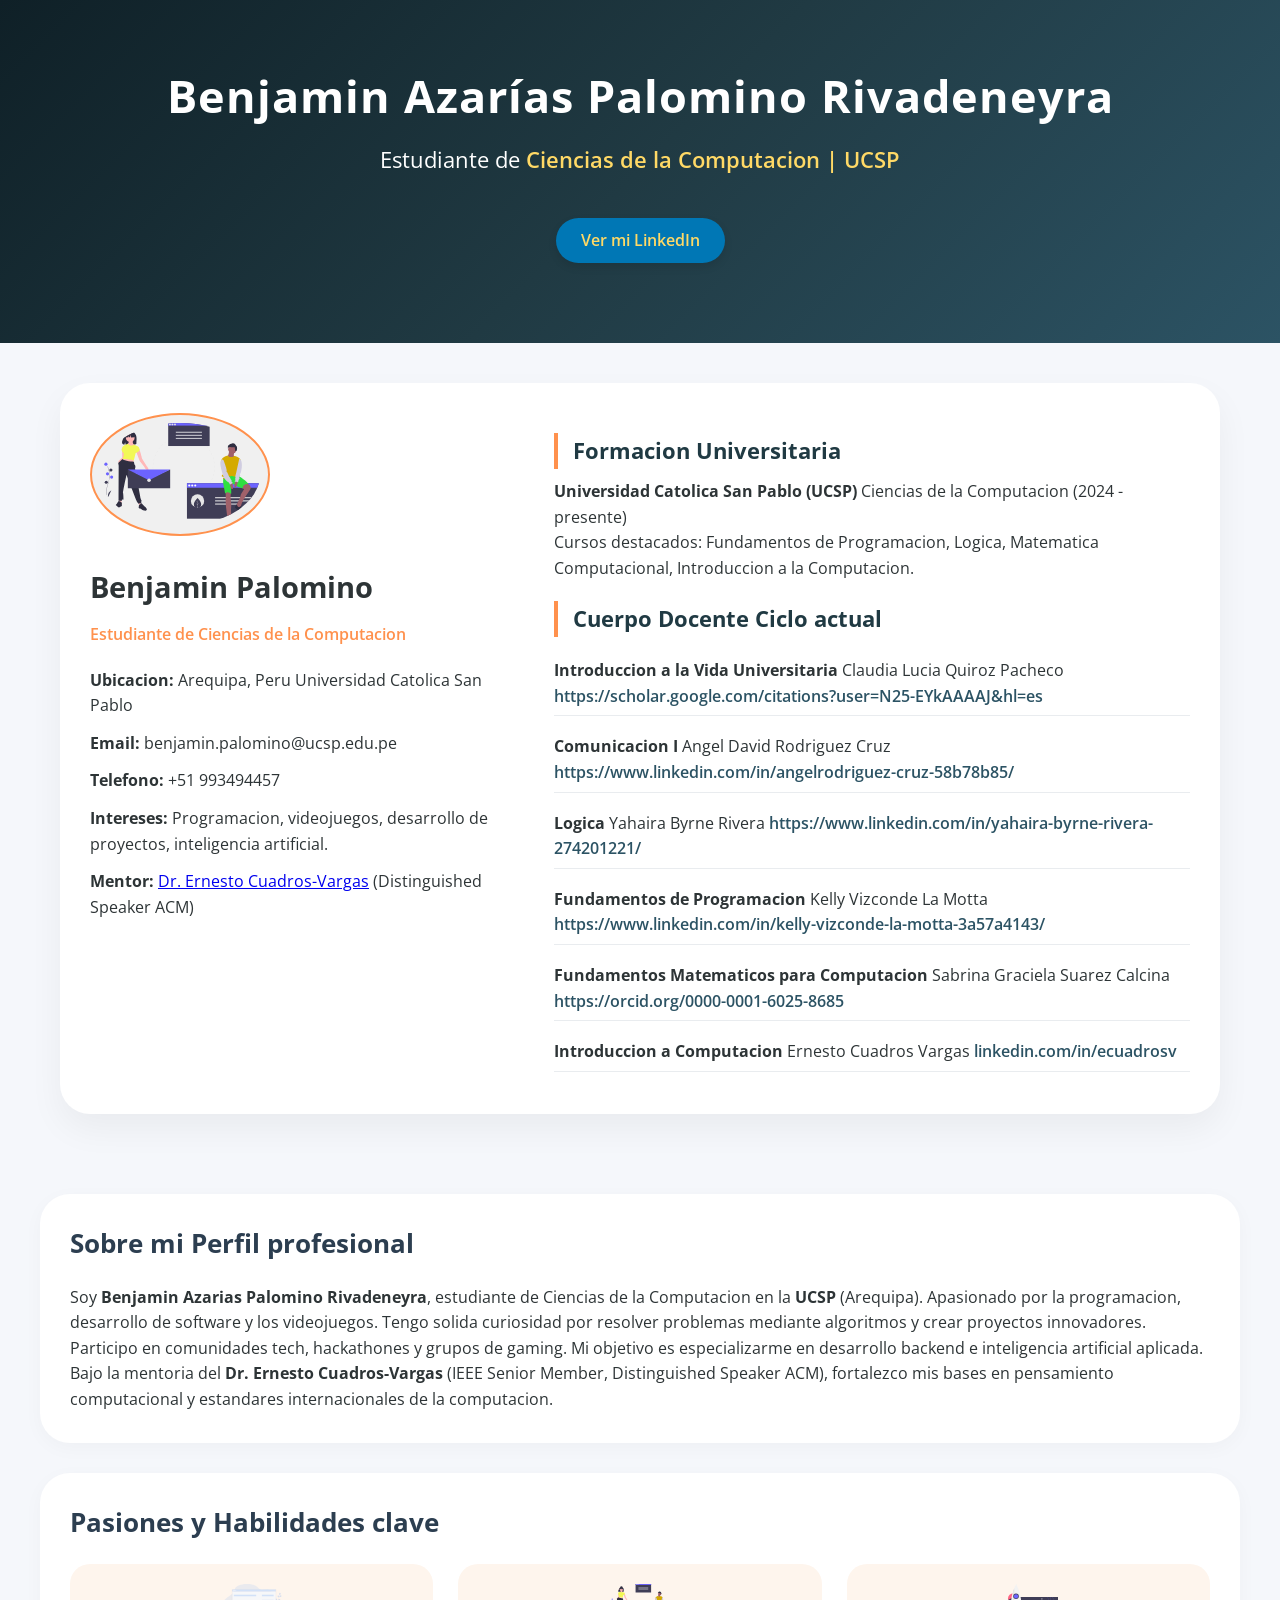
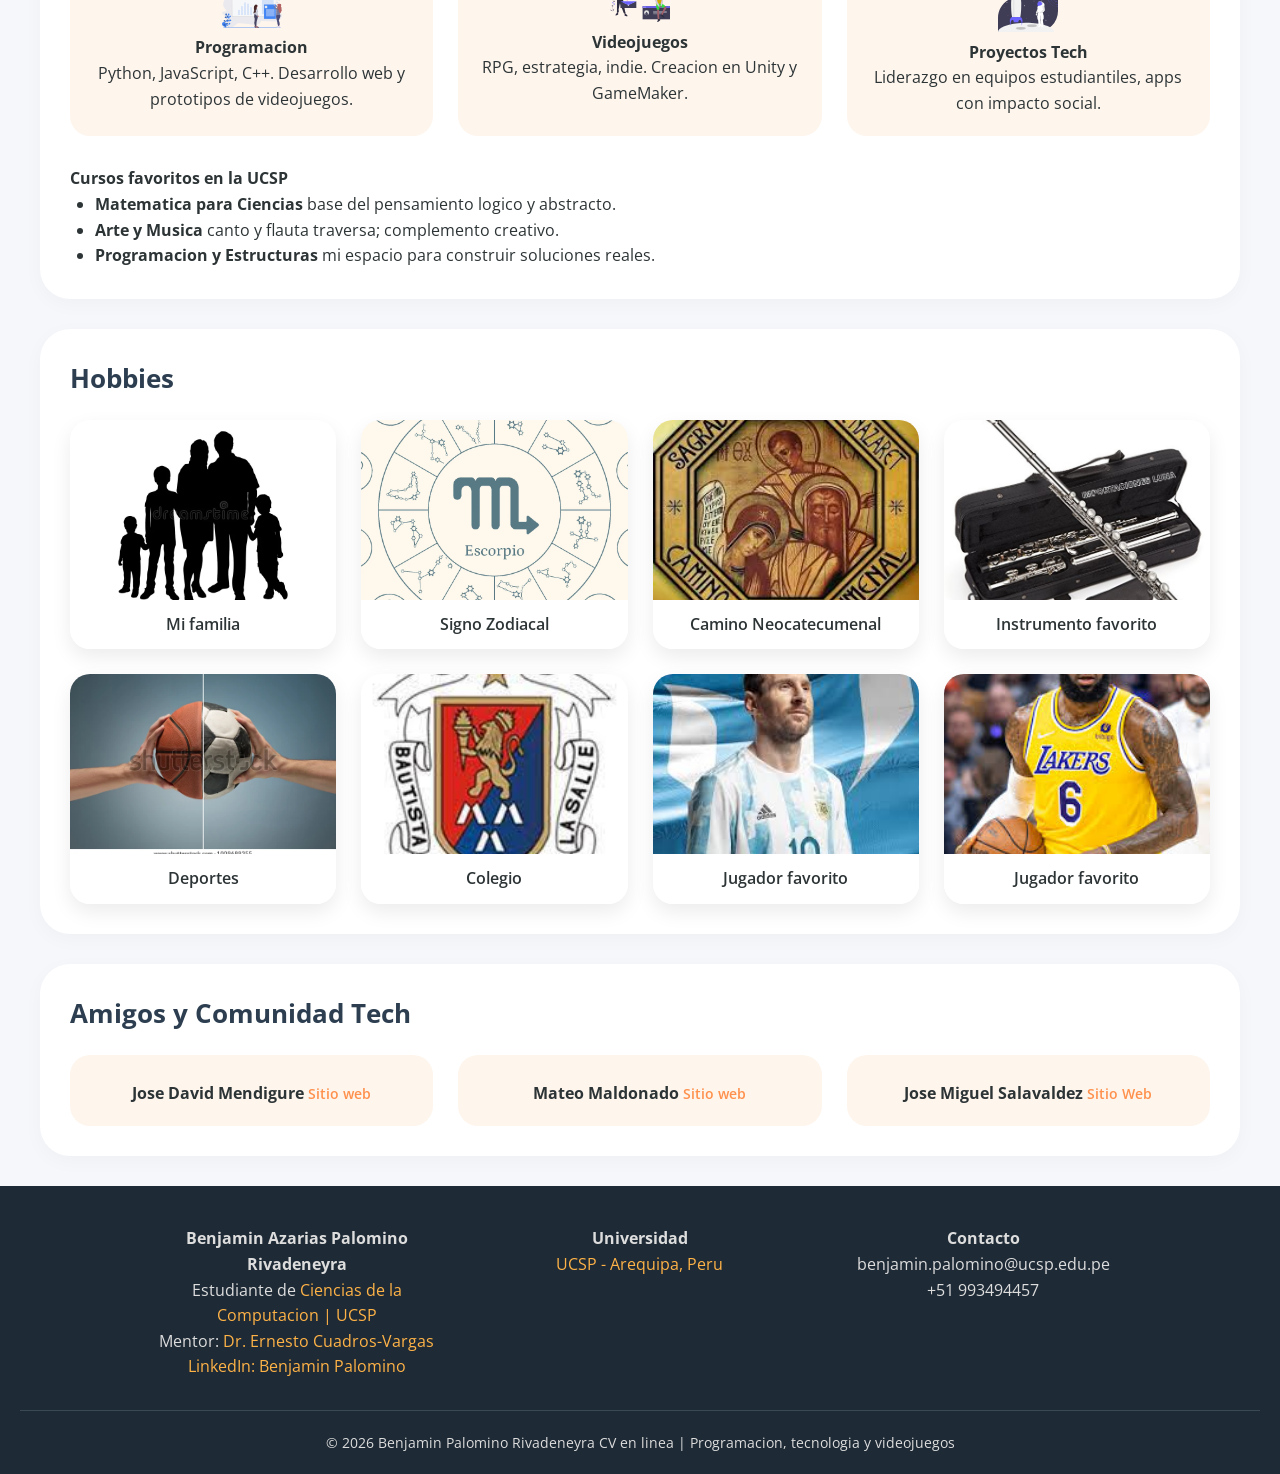
==== commit fd848d65: "Update index.html" ====
--- a/index.html
+++ b/index.html
@@ -281,7 +281,6 @@
         <section class="textos-header">
             <h1>Benjamin Azarías Palomino Rivadeneyra</h1>
             <h2>Estudiante de <a href="https://ucsp.edu.pe" target="_blank">Ciencias de la Computacion | UCSP</a></h2>
-            <p class="frase-destacada">"La gloria es el destino de los valientes"</p>
             <a href="http://www.linkedin.com/in/benjam%C3%ADn-azar%C3%ADas-palomino-rivadeneyra-8359ba414" target="_blank" class="btn-linkedin">Ver mi LinkedIn</a>
         </section>
     </header>
@@ -309,43 +308,24 @@
                     <h4>Cuerpo Docente  Ciclo actual</h4>
                     <ul class="lista-docentes">
                         <li><strong>Introduccion a la Vida Universitaria</strong>  Claudia Lucia Quiroz Pacheco  
-                            <a href="#">(linkedin no disponible)</a>
+                            <a href="https://scholar.google.com/citations?user=N25-EYkAAAAJ&hl=es<">https://scholar.google.com/citations?user=N25-EYkAAAAJ&hl=es</a>
                         </li>
                         <li><strong>Comunicacion I</strong>  Angel David Rodriguez Cruz  
-                            <a href="#">(linkedin no disponible)</a>
+                            <a href="https://www.linkedin.com/in/angel-rodriguez-cruz-58b78b85/">https://www.linkedin.com/in/angelrodriguez-cruz-58b78b85/</a>
                         </li>
                         <li><strong>Logica</strong>  Yahaira Byrne Rivera  
-                            <a href="#">(linkedin no disponible)</a>
+                            <a href="https://www.linkedin.com/in/yahaira-byrne-rivera-274201221/<">https://www.linkedin.com/in/yahaira-byrne-rivera-274201221/</a>
                         </li>
                         <li><strong>Fundamentos de Programacion</strong>  Kelly Vizconde La Motta  
-                            <a href="#">(linkedin no disponible)</a>
+                            <a href="https://www.linkedin.com/in/kelly-vizconde-la-motta-3a57a4143/">https://www.linkedin.com/in/kelly-vizconde-la-motta-3a57a4143/</a>
                         </li>
                         <li><strong>Fundamentos Matematicos para Computacion</strong>  Sabrina Graciela Suarez Calcina  
-                            <a href="#">(linkedin no disponible)</a>
+                            <a href="https://orcid.org/0000-0001-6025-8685">https://orcid.org/0000-0001-6025-8685</a>
                         </li>
                         <li><strong>Introduccion a Computacion</strong>  Ernesto Cuadros Vargas  
                             <a href="https://www.linkedin.com/in/ecuadrosv/" target="_blank">linkedin.com/in/ecuadrosv</a>
                         </li>
                     </ul>
-                    <p style="margin-top: 15px; font-size: 0.9rem;">* Algunos perfiles no comparten LinkedIn publico, se indica cuando esta disponible.</p>
-                </div>
-            </div>
-        </div>
-
-        <!-- SECCION: MI FAMILIA (RESUMIDA) -->
-        <div class="contenedor seccion-cv">
-            <h3>Mi Familia</h3>
-            <div class="familia-flex">
-                <div class="familia-item">
-                    <h4>Padres</h4>
-                    <p><strong>Isac</strong> (padre)  hombre fuerte, serio pero alegre, apoyo incondicional.<br>
-                    <strong>Maria</strong> (madre)  dulce y tranquila, ambos han sido pilar en mi carrera en la UCSP.</p>
-                </div>
-                <div class="familia-item">
-                    <h4>Hermanos</h4>
-                    <p><strong>Hermano mayor</strong>: inteligente, caracter amargo a veces.<br>
-                    <strong>Hermano menor</strong>: tierno, parlanchin y compañero de videojuegos.<br>
-                    Juntos compartimos la pasion por los juegos y la tecnologia.</p>
                 </div>
             </div>
         </div>
@@ -429,22 +409,18 @@
             <h3>Amigos y Comunidad Tech</h3>
             <div class="grid-pasiones">
                 <div class="pasion-card">
-                    <strong>Nick</strong>
-                    <p>Amigo, gracioso, compañero de proyectos de programacion y gaming.</p>
-                    <a href="#" class="amigo-link">Pagina de Nick (próximamente)</a>
-                </div>
-                <div class="pasion-card">
-                    <strong>Sergio</strong>
-                    <p>Carismatico, participamos juntos en eventos y hackathones UCSP.</p>
-                    <a href="#" class="amigo-link">Sitio web de Sergio</a>
-                </div>
-                <div class="pasion-card">
-                    <strong>Alexei</strong>
-                    <p>Solidario y divertido, exploramos nuevos lenguajes y frameworks.</p>
-                    <a href="#" class="amigo-link">Portafolio de Alexei</a>
-                </div>
-            </div>
-            <p style="margin-top: 20px; font-size: 0.85rem; text-align: center;">Los enlaces personales se activarán próximamente.</p>
+                    <strong>Jose David Mendigure</strong>
+                    <a href=">https://j0sm160.github.io/" class="amigo-link">Sitio web</a>
+                </div>
+                <div class="pasion-card">
+                    <strong>Mateo Maldonado</strong>
+                    <a href="#" class="amigo-link">Sitio web</a>
+                </div>
+                <div class="pasion-card">
+                    <strong>Jose Miguel Salavaldez</strong>
+                    <a href="#" class="amigo-link">Sitio Web</a>
+                </div>
+            </div>
         </div>
     </main>
 
@@ -459,7 +435,6 @@
             <div>
                 <h4>Universidad</h4>
                 <p><a href="https://ucsp.edu.pe" target="_blank">UCSP - Arequipa, Peru</a></p>
-                <p>Urb. Campiña Paisajista s/n Quinta Vivanco</p>
             </div>
             <div>
                 <h4>Contacto</h4>
@@ -468,7 +443,7 @@
             </div>
         </div>
         <div class="titulo-final">
-            © 2025 Benjamin Palomino Rivadeneyra  CV en linea | Programacion, tecnologia y videojuegos
+            © 2026 Benjamin Palomino Rivadeneyra  CV en linea | Programacion, tecnologia y videojuegos
         </div>
     </footer>
 </body>
